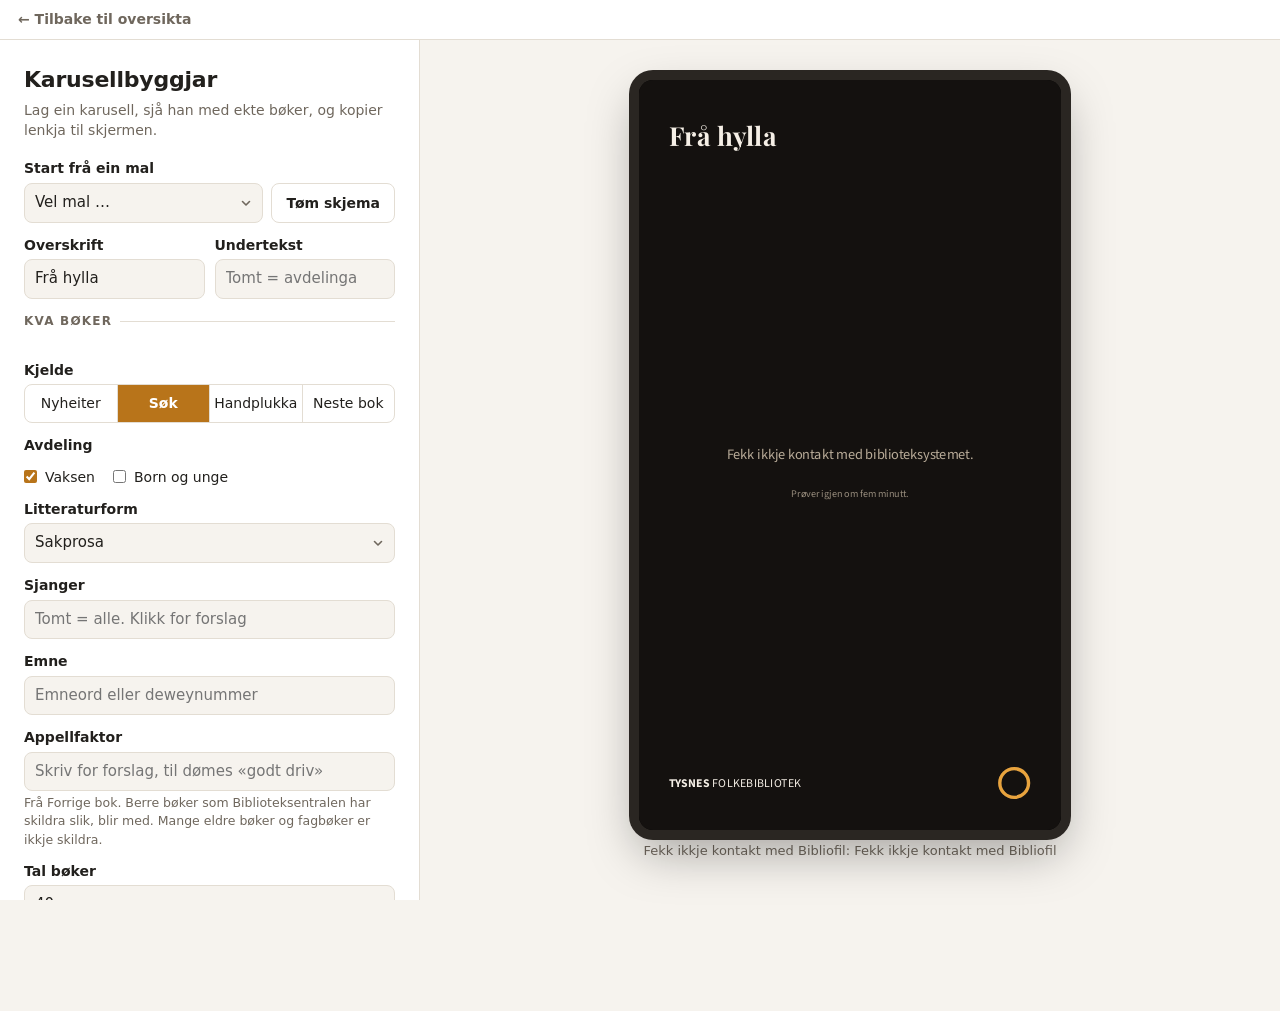
==== index.html @ da4ddf1c "Boklister: vis namna på dei digitale titlane under menyen Co-Authored-By: Claude Opus 5.5 <noreply@a" ====
<!doctype html>
<html lang="nn">
<head>
<meta charset="utf-8">
<meta name="viewport" content="width=device-width, initial-scale=1">
<!-- Same app som oversikta på mobilen (sjå manifest.webmanifest) -->
<link rel="manifest" href="manifest.webmanifest">
<link rel="apple-touch-icon" href="ikon/apple-touch-icon.png">
<link rel="icon" href="ikon/ikon.svg" type="image/svg+xml">
<meta name="apple-mobile-web-app-title" content="Infoskjerm">
<meta name="mobile-web-app-capable" content="yes">
<meta name="apple-mobile-web-app-capable" content="yes">
<title>Karusellbyggjar</title>
<!--
  Karusell for Tysnes folkebibliotek — pilot.

  Éi fil, to roller:
    karusell.html                 → byggjaren (skjema + førehandsvising)
    karusell.html#vis=1&…         → sjølve karusellen, slik skjermen viser han

  Alle innstillingane står i adressa etter #. Bøkene blir henta rett frå
  Bibliofil i nettlesaren (JSONP), så fila treng ingen server og kan opnast
  rett frå Nedlastingar.
-->
<style>
  :root {
    --bakgrunn: #14110f;
    --tekst: #f5efe6;
    --dempa: #b8ab98;
    --aksent: #e8a33d;
    --brikke: rgba(255,255,255,.10);
    --aksent-tekst: #1b140c;
    --skugge: 20,17,15;              /* bakgrunnsfargen som RGB, for overgangane */
    --spor: rgba(255,255,255,.12);
    --reserve-a: #3b2f25; --reserve-b: #1f1914;
    --bakteppe-lys: .45;
    --skrift: "Ubuntu", "DejaVu Sans", "Noto Sans", system-ui, -apple-system, "Segoe UI", sans-serif;

    /* Byggjaren */
    --b-bg: #f6f3ee;
    --b-flate: #ffffff;
    --b-tekst: #22201d;
    --b-dempa: #6f675d;
    --b-strek: #e3ddd3;
    --b-aksent: #b8741a;
    --b-aksent-tekst: #ffffff;
    --b-fokus: #e8a33d;
    --b-pil: url("data:image/svg+xml,%3Csvg xmlns='http://www.w3.org/2000/svg' viewBox='0 0 12 12'%3E%3Cpath d='M2.5 4.5 6 8l3.5-3.5' fill='none' stroke='%236f675d' stroke-width='1.6' stroke-linecap='round' stroke-linejoin='round'/%3E%3C/svg%3E");
  }
  /* Tema og sesongpynt ligg i tema.js */

  @media (prefers-color-scheme: dark) {
    :root:not([data-theme="light"]) {
      --b-bg: #171513; --b-flate: #211e1b; --b-tekst: #f1ebe2; --b-dempa: #a99f92;
      --b-strek: #36312b; --b-aksent: #e8a33d; --b-aksent-tekst: #1b140c;
      --b-pil: url("data:image/svg+xml,%3Csvg xmlns='http://www.w3.org/2000/svg' viewBox='0 0 12 12'%3E%3Cpath d='M2.5 4.5 6 8l3.5-3.5' fill='none' stroke='%23a99f92' stroke-width='1.6' stroke-linecap='round' stroke-linejoin='round'/%3E%3C/svg%3E");
    }
  }
  :root[data-theme="dark"] {
    --b-bg: #171513; --b-flate: #211e1b; --b-tekst: #f1ebe2; --b-dempa: #a99f92;
    --b-strek: #36312b; --b-aksent: #e8a33d; --b-aksent-tekst: #1b140c;
      --b-pil: url("data:image/svg+xml,%3Csvg xmlns='http://www.w3.org/2000/svg' viewBox='0 0 12 12'%3E%3Cpath d='M2.5 4.5 6 8l3.5-3.5' fill='none' stroke='%23a99f92' stroke-width='1.6' stroke-linecap='round' stroke-linejoin='round'/%3E%3C/svg%3E");
  }

  * { box-sizing: border-box; margin: 0; padding: 0; }
  [hidden] { display: none !important; }
  html, body { width: 100%; height: 100%; font-family: var(--skrift); }

  /* ================================================================== */
  /* VISNING                                                            */
  /* ================================================================== */
  body.vis { background: var(--bakgrunn); color: var(--tekst); overflow: hidden; cursor: none; }

  .bakteppe {
    position: fixed; inset: -10%;
    background-size: cover; background-position: center;
    filter: blur(60px) saturate(1.3) brightness(var(--bakteppe-lys));
    opacity: 0; transition: opacity 1.2s ease;
  }
  .bakteppe.synleg { opacity: 1; }
  /* ---- Bakgrunn (eige val, «bakgrunn=» i lenkja). Utan val: flat farge i alle tema. ---- */
  :root[data-bakgrunn="uskarp"] .bakteppe, :root[data-bakgrunn="svak"] .bakteppe,
  :root[data-bakgrunn="zoom"] .bakteppe, :root[data-bakgrunn="farge"] .bakteppe,
  :root[data-bakgrunn="uskarp"] .skugge, :root[data-bakgrunn="svak"] .skugge,
  :root[data-bakgrunn="zoom"] .skugge, :root[data-bakgrunn="farge"] .skugge { display: block; }
  :root[data-bakgrunn="flat"] .bakteppe, :root[data-bakgrunn="flat"] .skugge { display: none; }
  /* Svakt uskarpt: motivet kan kjennast att, men er dempa */
  :root[data-bakgrunn="svak"] .bakteppe { inset: -3%; filter: blur(14px) saturate(1.05) brightness(calc(var(--bakteppe-lys) * .85)); }
  /* Sakte zoom: omslaget glir og veks langsamt medan boka står */
  :root[data-bakgrunn="zoom"] .bakteppe { filter: blur(28px) saturate(1.2) brightness(var(--bakteppe-lys)); }
  :root[data-bakgrunn="zoom"] .bakteppe.synleg { animation: glid var(--sek, 20s) linear both; }
  @keyframes glid { from { transform: scale(1.05) translate(0, 0); } to { transform: scale(1.3) translate(-3%, -2%); } }
  /* Fargane frå omslaget: ein rolig fargeovergang i staden for biletet */
  :root[data-bakgrunn="farge"] .bakteppe.farga { inset: 0; filter: none; }
  .skugge {
    position: fixed; inset: 0;
    /* Tett øvst, så overskrifta og underlinja er lesbare same kva omslag som skin gjennom */
    background: linear-gradient(to bottom, rgba(var(--skugge),.88) 0%, rgba(var(--skugge),.8) 17%, rgba(var(--skugge),.15) 34%, rgba(var(--skugge),.85) 62%, var(--bakgrunn) 100%);
  }
  #visning { position: fixed; inset: 0; }
  #visning main { position: relative; height: 100%; display: flex; flex-direction: column; padding: 5vh 7vw 4vh; }
  #visning header { display: flex; flex-direction: column; gap: 1.2vh; }
  .overskrift { font-weight: var(--vekt-overskrift, 700); font-size: calc(6.2vw * var(--skala-overskrift, 1)); letter-spacing: .01em; font-family: var(--skrift-overskrift, var(--skrift)); }
  :root[data-versalar] .overskrift { text-transform: uppercase; letter-spacing: .05em; }
  /* «Neste bok»: omslaget til boka det heile tek utgangspunkt i, lite og til høgre for overskrifta */
  /* Plass til symbol øvst til høgre i nokre tema (flagg, logo): sjå --symbol-plass i tema.js */
  #visning header { padding-right: var(--symbol-plass, 0); }
  #visning header.med-kjelde { position: relative; padding-right: calc(19vw + var(--symbol-plass, 0px)); min-height: 13vh; }
  .kjeldeomslag { position: absolute; right: var(--symbol-plass, 0); top: 0; height: 13vh; max-width: 16vw; object-fit: cover;
                  border-radius: .5vw; box-shadow: 0 1vh 3vh rgba(0,0,0,.45); transform: rotate(3deg); }
  .avdeling { font-size: 3vw; color: var(--aksent-tekstfarge, var(--aksent)); text-transform: uppercase; letter-spacing: .1em; font-weight: 700; min-height: 1.2em; }

  .scene { flex: 1; position: relative; margin-top: 3.5vh; min-height: 0; }
  .bok {
    position: absolute; inset: 0; display: flex; flex-direction: column; align-items: center;
    opacity: 0; transform: translateY(2vh); transition: opacity .9s ease, transform .9s ease;
  }
  .bok.synleg { opacity: 1; transform: none; }
  /* ---- Rulletekst: alle bøkene etter kvarandre, med heile omtalen ---- */
  /* Rulleflata startar like under overskrifta, og bøkene tonar ut over ei kort strekning øvst */
  :root[data-visning="rull"] .scene { overflow: hidden; margin-top: 1vh;
    -webkit-mask-image: linear-gradient(to bottom, transparent 0, #000 4%, #000 93%, transparent 100%);
            mask-image: linear-gradient(to bottom, transparent 0, #000 4%, #000 93%, transparent 100%); }
  :root[data-visning="rull"] :is(.teljar, .framdrift) { visibility: hidden; }
  .rull-spor { position: absolute; left: 0; right: 0; top: 0; will-change: transform; }
  :root .rull-spor .bok.bok { position: relative; inset: auto; opacity: 1; transform: none; transition: none; padding: 6vh 0; }
  .rull-spor .omslag-ramme { flex: none; height: 40vh; }
  .rull-spor .omslag, .rull-spor .reserve { height: 100%; width: auto; max-width: 80vw; flex: none; object-fit: contain; }
  .rull-spor .omtale { display: block; -webkit-line-clamp: unset; overflow: visible; max-width: 78vw; }
  /* ---- Vifte: førre og neste bok ligg dempa og skråstilte bak den som blir vist ---- */
  /* Kvar bok har ein plass: pos-v (forrige), pos-m (midten), pos-h (neste), og        */
  /* pos-utv / pos-innh / pos-uth utanfor. Berre omslaget flyttar seg; teksten tonar. */
  :root[data-visning="vifte"] { --vifte-lys: .38; }
  :root[data-visning="vifte"] .bok.bok { opacity: 1; transform: none; transition: none; z-index: 1; }
  :root[data-visning="vifte"] .bok .omslag-ramme { transform-origin: 50% 60%; will-change: transform, opacity;
    transition: transform 1.4s cubic-bezier(.4, 0, .2, 1), opacity 1.4s ease, filter 1.4s ease; }
  :root[data-visning="vifte"] .bok .info { opacity: 0; transition: opacity .7s ease; }
  :root[data-visning="vifte"] .bok.pos-m { z-index: 3; }
  /* Boka som kjem fram i midten blir tett med ein gong, så dei andre ikkje skin gjennom */
  :root[data-visning="vifte"] .bok.pos-m .omslag-ramme { transition: transform 1.4s cubic-bezier(.4, 0, .2, 1), opacity .4s ease, filter .9s ease; }
  :root[data-visning="vifte"] .bok.pos-m .info { opacity: 1; transition-delay: .6s; }
  :root[data-visning="vifte"] .bok.pos-v, :root[data-visning="vifte"] .bok.pos-h { z-index: 2; }
  :root[data-visning="vifte"] .pos-v .omslag-ramme { transform: translate(-24vw, 1.5vh) rotate(-7deg) scale(.78); opacity: var(--vifte-lys); filter: saturate(.25); }
  :root[data-visning="vifte"] .pos-h .omslag-ramme { transform: translate(24vw, 1.5vh) rotate(7deg) scale(.78); opacity: var(--vifte-lys); filter: saturate(.25); }
  :root[data-visning="vifte"] .pos-utv .omslag-ramme { transform: translate(-44vw, 3vh) rotate(-12deg) scale(.62); opacity: 0; filter: saturate(.25); }
  :root[data-visning="vifte"] :is(.pos-innh, .pos-uth) .omslag-ramme { transform: translate(44vw, 3vh) rotate(12deg) scale(.62); opacity: 0; filter: saturate(.25); }
  :root[data-visning="vifte"] .bok:not(.pos-m) .omslag { box-shadow: 0 2vh 4vh rgba(0,0,0,.5); }
  /* ---- Overgangar mellom bøkene («overgang=» i lenkja). «.ut» er boka som går. ---- */
  :root[data-overgang="kryss"] .bok:not(.synleg) { transform: none; }
  :root[data-overgang="glid"] .bok:not(.synleg) { transform: translateX(14vw); }
  :root[data-overgang="glid"] .bok.ut { transform: translateX(-14vw); }
  :root[data-overgang="glid"] .bok { transition-duration: 1s; transition-timing-function: cubic-bezier(.4, 0, .2, 1); }
  :root[data-overgang="zoom"] .bok:not(.synleg) { transform: scale(.9); }
  :root[data-overgang="zoom"] .bok.ut { transform: scale(1.08); }
  :root[data-overgang="vend"] .bok { transform-origin: 50% 50%; transition-duration: 1s; }
  :root[data-overgang="vend"] .bok:not(.synleg) { transform: perspective(1400px) rotateY(-70deg); }
  :root[data-overgang="vend"] .bok.ut { transform: perspective(1400px) rotateY(70deg); }
  :root[data-overgang="ingen"] .bok { transition: none; }
  /* Bla som ei bokside: omslaget som går, blir snudd rundt venstre kant (bokryggen) med
     papirfarga bakside, og neste bok ligg klar under og lysnar etter kvart som sida opnar seg. */
  :root[data-overgang="bla"] .bok { opacity: 1; transform: none; transition: none; }
  :root[data-overgang="bla"] .bok .omslag-ramme { perspective: 160vw; transition: filter 1.2s ease; }
  :root[data-overgang="bla"] .bok:not(.synleg):not(.ut) .omslag-ramme { filter: brightness(.5); }
  :root[data-overgang="bla"] .bok .info { transition: opacity .6s ease .6s; }
  :root[data-overgang="bla"] .bok:not(.synleg) .info { opacity: 0; }
  :root[data-overgang="bla"] .bok.ut { z-index: 2; }
  :root[data-overgang="bla"] .bok.ut .info { transition: opacity .3s ease; }
  .blad { position: relative; flex: none; transform-style: preserve-3d; transform-origin: 0 50%; }
  .blad > * { position: absolute; inset: 0; backface-visibility: hidden; -webkit-backface-visibility: hidden; }
  .blad-bakside { transform: rotateY(180deg); background: #e8e2d6; border-radius: .6vw; box-shadow: inset -2vw 0 3vw rgba(0,0,0,.12); }
  .bok.ut .blad { animation: bla 1.4s cubic-bezier(.45, 0, .25, 1) forwards; }
  /* Opasitet på sjølve bladet ville flata ut 3D-en (og vist framsida gjennom baksida), så det er ramma som tonar ut */
  :root[data-overgang="bla"] .bok.ut .omslag-ramme { animation: bla-ut 1.4s ease forwards; }
  @keyframes bla { from { transform: rotateY(0); } to { transform: rotateY(-178deg); } }
  @keyframes bla-ut { 0%, 75% { opacity: 1; } 100% { opacity: 0; } }
  /* Brageprisen-merket (sjå brageMerke) */
  .omslag-ramme.med-merke { position: relative; }
  .brage-merke { position: absolute; z-index: 2; transform: rotate(12deg); filter: drop-shadow(0 .6vh 1.2vh rgba(0,0,0,.45)); pointer-events: none; }
  .brage-merke svg { width: 100%; height: 100%; display: block; }
  /* Kritikarfavorittar: terning på omslaget og sitat frå meldinga (sjå terningMerke) */
  .terning-merke { position: absolute; z-index: 2; transform: rotate(7deg); filter: drop-shadow(0 0 .5vh rgba(0,0,0,.45)) drop-shadow(0 .5vh 1.2vh rgba(0,0,0,.35)); pointer-events: none; }
  .terning-merke svg { width: 100%; height: 100%; display: block; }
  .sitat { position: relative; margin: 3.2vh auto 0; max-width: 80vw; font-family: var(--skrift-tittel, var(--skrift)); font-style: italic;
           font-size: 3.7vw; line-height: 1.4; color: var(--tekst); }
  .sitat::before { content: "\201C"; display: block; font-style: normal; font-size: 13vw; line-height: 1; height: 3.6vh; color: var(--aksent); }
  .sitat-tekst { display: -webkit-box; -webkit-line-clamp: 5; -webkit-box-orient: vertical; overflow: hidden; }
  .sitat-kjelde { display: block; margin-top: 1.6vh; font-family: var(--skrift); font-style: normal; font-size: 2.5vw; letter-spacing: .08em; text-transform: uppercase; color: var(--dempa); }
  /* Terningkast utan sitat: litt tydelegare enn kjelda under eit sitat, men ikkje raud */
  .terning-linje { margin-top: 2.4vh; font-size: 2.7vw; font-weight: 600; color: var(--tekst); }
  .omslag-ramme { flex: 1 1 auto; min-height: 0; max-height: 50vh; width: 100%; display: flex; align-items: center; justify-content: center; }
  .omslag { max-height: 100%; max-width: 80vw; border-radius: .6vw; box-shadow: 0 3vh 6vh rgba(0,0,0,.6), 0 0 0 1px rgba(255,255,255,.06); }
  .reserve {
    height: 100%; aspect-ratio: 2 / 3; border-radius: .6vw;
    background: linear-gradient(160deg, var(--reserve-a), var(--reserve-b)); box-shadow: 0 3vh 6vh rgba(0,0,0,.6);
    display: flex; align-items: center; justify-content: center; padding: 4vw; text-align: center;
    font-size: 4vw; line-height: 1.2; border-left: 1.2vw solid var(--aksent);
  }
  .info { width: 100%; margin-top: 4vh; text-align: center; flex: none; }
  /* Linjeavstanden må gje plass til halen på g, j, p og y: titlane blir klipte etter to linjer,
     og med tettare avstand blir halen skoren av i skrifter med lange understenger (t.d. Noto Sans, Oswald). */
  .tittel { font-family: var(--skrift-tittel, var(--skrift)); font-weight: var(--vekt-tittel, 700); font-size: calc(5.6vw * var(--skala-tittel, 1)); line-height: 1.25; display: -webkit-box; -webkit-line-clamp: 2; -webkit-box-orient: vertical; overflow: hidden; }
  .undertittel { font-style: italic; font-size: 3vw; color: var(--dempa); margin-top: .8vh; }
  .forfattar { font-size: 3.4vw; margin-top: 1.6vh; opacity: .92; }
  .brikker { display: flex; flex-wrap: wrap; justify-content: center; gap: 1.4vw; margin-top: 2.6vh; }
  .brikke { background: var(--brikke); border-radius: 99px; padding: .9vh 2.4vw; font-size: 2.5vw; }
  .brikke.hylle { background: var(--aksent); color: var(--aksent-tekst); font-weight: 700; }
  .brikke.pris { background: transparent; box-shadow: inset 0 0 0 .3vw var(--aksent); color: var(--aksent); font-weight: 700; }
  .brikke.appell { background: transparent; box-shadow: inset 0 0 0 .3vw var(--brikke); font-style: italic; }
  .omtale { font-size: 2.8vw; line-height: 1.5; color: var(--dempa); margin: 2.8vh auto 0; max-width: 82vw; display: -webkit-box; -webkit-line-clamp: 4; -webkit-box-orient: vertical; overflow: hidden; }
  #visning footer { display: flex; flex-wrap: wrap; align-items: center; justify-content: space-between; gap: 2vh 3vw; margin-top: 3vh; flex: none; }
  .botnmerke { display: flex; flex-direction: column; align-items: flex-start; gap: .4vh; flex: none; }
  .kjeldetekst { font-size: 1.6vw; color: var(--dempa); opacity: .8; }
  /* Biblioteknamnet nede til venstre og nedteljingshjulet til høgre, i alle tema */
  .botnnamn { font-size: 2.8vw; color: var(--tekst); text-transform: uppercase; letter-spacing: .02em; white-space: nowrap; }
  .botnnamn b { font-weight: 700; }
  /* Nedteljinga («teljar=» i lenkja): hjul (standard), hjul med sekund, sekund, linje eller ingen.
     Fargar og skrift kjem frå temaet. Linja blir animert med transform, så grafikkbrikka gjer jobben. */
  .teljar { position: relative; flex: none; display: flex; align-items: center; justify-content: center; min-width: 4.6vh; height: 4.6vh; }
  .hjul { display: block; width: 4.6vh; height: 4.6vh; flex: none; transform: rotate(-90deg); }
  .hjul circle { fill: none; stroke-width: 3.5; }
  .hjul .hjul-spor { stroke: var(--spor); }
  #hjul { stroke: var(--aksent); stroke-linecap: round; stroke-dasharray: 94.25px; stroke-dashoffset: 0px; }
  .teljar-tal { display: none; font-family: var(--skrift-tittel, var(--skrift)); font-weight: var(--vekt-tittel, 700);
                color: var(--aksent-tekstfarge, var(--aksent)); font-variant-numeric: tabular-nums; line-height: 1; white-space: nowrap; }
  :root[data-teljar="hjulsek"] .teljar-tal { display: flex; position: absolute; inset: 0; align-items: center; justify-content: center; font-size: 1.8vh; color: var(--tekst); }
  :root[data-teljar="sek"] .hjul { display: none; }
  :root[data-teljar="sek"] .teljar-tal { display: block; font-size: 3vh; }
  :root:is([data-teljar="linje"], [data-teljar="botn"], [data-teljar="ingen"]) .teljar { display: none; }
  /* Linja står på same line som biblioteknamnet og fyller plassen til høgre for det */
  .framdrift { display: none; order: 1; flex: 1 1 0; min-width: 10vw; height: .6vh; background: var(--spor); border-radius: 99px; overflow: hidden; }
  .framdrift > div { height: 100%; background: var(--aksent); border-radius: 99px; transform-origin: 0 50%; will-change: transform; }
  :root:is([data-teljar="linje"], [data-teljar="botn"]) .framdrift { display: block; }
  /* «Heilt nedst»: ei tynn linje langs nedre kant av skjermen */
  :root[data-teljar="botn"] .framdrift { position: fixed; left: 0; right: 0; bottom: 0; height: .5vh; border-radius: 0; }
  :root[data-teljar="botn"] .framdrift > div { border-radius: 0; }
  .melding {
    position: absolute; inset: 0; display: flex; flex-direction: column; gap: 3vh;
    align-items: center; justify-content: center; text-align: center;
    font-size: 3.4vw; color: var(--dempa); padding: 10vw; line-height: 1.4;
  }
  .melding .liten { font-size: 2.4vw; opacity: .8; }
  .snurr { width: 7vw; height: 7vw; border-radius: 50%; border: .7vw solid var(--spor); border-top-color: var(--aksent); animation: snurr 1s linear infinite; }
  @keyframes snurr { to { transform: rotate(360deg); } }
  /* ---- Julekalender (kjelde=kalender): 24 pakkar, éi luke opnar seg kvar dag i desember ---- */
  /* Pakkane er teikna med CSS. Alle mål inne i ein pakke er i cqmin, så same pakke kan vere   */
  /* liten i rutenettet og stor når han zoomar fram.                                          */
  .kalender { position: absolute; inset: 0; display: grid; grid-template: repeat(6, 1fr) / repeat(4, 1fr); gap: 1.2vh 2vw;
              transition: opacity .9s ease, filter .9s ease; }
  .kalender.dempa { opacity: .1; filter: saturate(.3); }
  .luke { position: relative; container-type: size; display: flex; align-items: center; justify-content: center; }
  .luke.borte > * { visibility: hidden; }
  .luke > .gave { width: 74cqmin; height: 74cqmin; margin-top: 12cqmin; }
  .gave { position: relative; container-type: size; flex: none; }
  .gave-skugge { position: absolute; inset: 0; border-radius: 3cqmin; box-shadow: 0 3cqmin 7cqmin rgba(0,0,0,.5); transition: opacity .6s ease; }
  .gave-papir { position: absolute; inset: 0; border-radius: 3cqmin; background: var(--papir); }
  /* To halvdelar med takka kant på midten, så papiret kan rivast i to */
  .gave-papir.v { clip-path: polygon(0 0, 52% 0, 47% 10%, 53% 20%, 47% 30%, 53% 40%, 47% 50%, 53% 60%, 47% 70%, 53% 80%, 47% 90%, 52% 100%, 0 100%); }
  .gave-papir.h { clip-path: polygon(52% 0, 100% 0, 100% 100%, 52% 100%, 47% 90%, 53% 80%, 47% 70%, 53% 60%, 47% 50%, 53% 40%, 47% 30%, 53% 20%, 47% 10%); }
  .gave-band { position: absolute; background: var(--band); box-shadow: 0 0 1.5cqmin rgba(0,0,0,.25); }
  .gave-band.loddrett { top: 0; bottom: 0; left: 50%; width: 13cqmin; transform: translateX(-50%); }
  .gave-band.vassrett { left: 0; right: 0; top: 50%; height: 13cqmin; transform: translateY(-50%); }
  .gave-sloyfe { position: absolute; left: 50%; top: 0; width: 58cqmin; transform: translate(-50%, -52%); color: var(--band);
                 filter: drop-shadow(0 1cqmin 1.2cqmin rgba(0,0,0,.35)); }
  .gave-sloyfe svg { display: block; width: 100%; height: auto; }
  .gave-nr { position: absolute; left: 50%; top: 50%; transform: translate(-50%, -50%); width: 36cqmin; height: 36cqmin; border-radius: 50%;
             background: #fbf6ec; color: #2b1d15; display: flex; align-items: center; justify-content: center;
             font: 700 20cqmin/1 var(--skrift-tittel, var(--skrift)); font-variant-numeric: tabular-nums; box-shadow: 0 1cqmin 2.5cqmin rgba(0,0,0,.4); }
  .gave[data-papir="0"] { --papir: radial-gradient(circle, rgba(255,214,120,.6) 0 9%, transparent 11%) 0 0 / 20cqmin 20cqmin, #b4232c; --band: #f1c24f; }
  .gave[data-papir="1"] { --papir: repeating-linear-gradient(45deg, #1d6a3b 0 6cqmin, #26804a 6cqmin 12cqmin); --band: #f5efe4; }
  .gave[data-papir="2"] { --papir: radial-gradient(circle, rgba(255,255,255,.55) 0 7%, transparent 9%) 0 0 / 17cqmin 17cqmin, #1f3a63; --band: #e3424d; }
  .gave[data-papir="3"] { --papir: repeating-linear-gradient(90deg, #c99a43 0 8cqmin, #ba8a34 8cqmin 16cqmin); --band: #8e1d2a; }
  /* Dagens luke pulserer svakt før ho blir opna */
  .luke.dagens > .gave { animation: puls 2.6s ease-in-out infinite; }
  @keyframes puls { 0%, 100% { transform: scale(1); } 50% { transform: scale(1.07); } }
  .luke.innpakka > .gave { animation: innpakka .8s cubic-bezier(.3, 1.4, .5, 1) both; }
  @keyframes innpakka { from { transform: scale(.4); opacity: 0; } to { transform: none; opacity: 1; } }
  .gave.rist { animation: rist .95s ease-in-out; }
  @keyframes rist { 0%, 100% { transform: rotate(0); } 12% { transform: rotate(-5deg); } 26% { transform: rotate(5deg); } 40% { transform: rotate(-4deg); }
                    54% { transform: rotate(4deg); } 68% { transform: rotate(-2deg); } 82% { transform: rotate(1.5deg); } }
  /* Opne luker: lite omslag med lukenummeret i hjørnet */
  .opna { position: relative; height: 86cqh; max-width: 94cqw; aspect-ratio: var(--r, .67); }
  .opna-omslag { display: block; width: 100%; height: 100%; object-fit: cover; border-radius: 1.6cqmin; box-shadow: 0 2cqmin 5cqmin rgba(0,0,0,.55); }
  .opna-tittel { display: flex; align-items: center; justify-content: center; text-align: center; padding: 6cqmin; font-size: 9cqmin; line-height: 1.2;
                 background: linear-gradient(160deg, var(--reserve-a), var(--reserve-b)); overflow: hidden; }
  .opna-nr { position: absolute; left: -7cqmin; top: -6cqmin; min-width: 22cqmin; height: 22cqmin; padding: 0 3cqmin; border-radius: 99px;
             background: #fbf6ec; color: #2b1d15; display: flex; align-items: center; justify-content: center;
             font: 700 13cqmin/1 var(--skrift-tittel, var(--skrift)); box-shadow: 0 1cqmin 2cqmin rgba(0,0,0,.4); }
  .luke.tom span { width: 40cqmin; height: 40cqmin; border-radius: 50%; border: 1.2cqmin dashed var(--spor); color: var(--dempa);
                   display: flex; align-items: center; justify-content: center; font: 700 18cqmin/1 var(--skrift-tittel, var(--skrift)); opacity: .6; }
  /* Den store pakken som zoomar fram. Storleiken blir animert, ikkje skalert, så kantane held seg skarpe. */
  .gave.stor { position: fixed; z-index: 5; margin: 0; }
  .gave-omslag { position: absolute; inset: 0; width: 100%; height: 100%; object-fit: cover; border-radius: 1.2cqmin; }
  .gave.stor.utan-papir > :not(.gave-omslag):not(.gave-skugge) { display: none; }
  /* Omslaget er skjult heilt til papiret blir rive, så hjørna aldri stikk fram under papiret */
  .gave.stor:not(.opnar):not(.utan-papir) > .gave-omslag { visibility: hidden; }
  .gave.opnar .gave-sloyfe { transition: transform .8s cubic-bezier(.3, 0, .2, 1), opacity .8s ease; transform: translate(-50%, -150%) scale(1.3) rotate(-10deg); opacity: 0; }
  .gave.opnar :is(.gave-band, .gave-nr) { transition: opacity .5s ease .2s; opacity: 0; }
  /* Papiret vippar rundt nedre kant, så øvre kant går ut til sida og ikkje nedover */
  .gave.opnar .gave-papir { transform-origin: 50% 100%; }
  .gave.opnar .gave-papir.v { transition: transform 1.2s cubic-bezier(.5, 0, .3, 1) .35s, opacity 1s ease .6s; transform: translate(-80%, 0) rotate(-16deg); opacity: 0; }
  .gave.opnar .gave-papir.h { transition: transform 1.2s cubic-bezier(.5, 0, .3, 1) .35s, opacity 1s ease .6s; transform: translate(80%, 0) rotate(14deg); opacity: 0; }
  .glitter { position: absolute; left: 50%; top: 45%; width: 3.5cqmin; height: 3.5cqmin; border-radius: 50%; background: #fff1c2;
             box-shadow: 0 0 2.5cqmin #ffd66b; opacity: 0; animation: glitter 1.6s ease-out .35s forwards; }
  @keyframes glitter { 0% { opacity: 0; transform: translate(-50%, -50%) scale(.3); } 15% { opacity: 1; }
                       100% { opacity: 0; transform: translate(calc(-50% + var(--dx)), calc(-50% + var(--dy))) scale(1); } }
  .luke-info { position: absolute; left: 0; right: 0; opacity: 0; transition: opacity .8s ease; }
  .luke-info.synleg { opacity: 1; }
  .luke-info .info { margin-top: 3vh; }

  @media (prefers-reduced-motion: reduce) { .snurr { animation-duration: 3s; } .bok, .bakteppe, .bok .omslag-ramme, .bok .info { transition-duration: .01s !important; } .bok.ut .blad, .bok.ut .omslag-ramme { animation-duration: .01s !important; } .bakteppe.synleg { animation: none !important; } }

  /* ================================================================== */
  /* BYGGJAR                                                            */
  /* ================================================================== */
  body.byggjar { background: var(--b-bg); color: var(--b-tekst); font-size: 15px; line-height: 1.45; }
  .b-ramme { display: grid; grid-template-columns: minmax(320px, 420px) 1fr; height: 100vh; }
  .b-skjema { overflow-y: auto; padding: 24px 24px 40px; border-right: 1px solid var(--b-strek); background: var(--b-flate); }
  .b-skjema h1 { font-size: 22px; font-weight: 700; letter-spacing: -.01em; }
  .b-skjema .ingress { color: var(--b-dempa); margin: 4px 0 18px; font-size: 14px; }


  /* min-width: 0: ein fieldset blir elles minst like brei som innhaldet, og lange boktitlar i søketreffa dytta skjemaet ut over kanten */
  fieldset { min-width: 0; border: 0; border-top: 1px solid var(--b-strek); padding: 18px 0 4px; margin-top: 14px; }
  legend { font-size: 12px; font-weight: 700; text-transform: uppercase; letter-spacing: .1em; color: var(--b-dempa); padding-right: 8px; }
  .felt { margin-top: 12px; }
  .felt > label, .felt > .etikett { display: block; font-weight: 600; font-size: 14px; margin-bottom: 4px; }
  .hjelp { color: var(--b-dempa); font-size: 12.5px; margin-top: 3px; }
  /* Hjelpetekst bak eit «?»: trykk for å vise, trykk igjen for å lukke */
  .hjelpknapp { margin-top: 4px; }
  .hjelpknapp > summary { list-style: none; display: inline-flex; align-items: center; justify-content: center;
    width: 22px; height: 22px; border-radius: 50%; border: 1px solid var(--b-strek); color: var(--b-dempa);
    font-size: 12.5px; font-weight: 700; line-height: 1; cursor: pointer; user-select: none; }
  .hjelpknapp > summary::-webkit-details-marker { display: none; }
  .hjelpknapp > summary::marker { content: ""; }
  .hjelpknapp > summary:hover, .hjelpknapp[open] > summary { color: var(--b-aksent); border-color: var(--b-aksent); }
  .hjelpknapp > .hjelp { margin-top: 4px; }
  input[type=text], textarea, input[type=search], input[type=number], select {
    width: 100%; font: inherit; padding: 8px 10px; border-radius: 8px;
    border: 1px solid var(--b-strek); background: var(--b-bg); color: var(--b-tekst);
  }
  /* Eiga pil på nedtrekkslistene, så ho ser lik ut i alle nettlesarar */
  select, .temaknapp { appearance: none; -webkit-appearance: none; background-image: var(--b-pil); background-repeat: no-repeat;
                       background-position: right 10px center; background-size: 12px 12px; padding-right: 30px; }
  input:disabled, select:disabled { opacity: .45; cursor: not-allowed; }
  /* Berre etiketten til eit felt som er slått av, blir grå – ikkje avkryssingar ved sida av */
  .felt:has(> input:disabled, > select:disabled) > label:not(.val) { opacity: .5; }
  .val:has(> input:disabled) { opacity: .5; }
  input:focus-visible, select:focus-visible, button:focus-visible { outline: 2px solid var(--b-fokus); outline-offset: 1px; }
  .rad { display: grid; grid-template-columns: 1fr 1fr; gap: 10px; }
  .malrad { display: flex; gap: 8px; align-items: stretch; }
  .malrad input { flex: 1; min-width: 0; }
  /* Søkjefelt med eige ✕ som tømmer det (Firefox har ikkje noko innebygd) */
  .sokeboks { position: relative; flex: 1; min-width: 0; display: flex; }
  .sokeboks input { width: 100%; padding-right: 34px; }
  .sokeboks input::-webkit-search-cancel-button { display: none; }
  .tomfelt { position: absolute; right: 6px; top: 50%; transform: translateY(-50%); width: 24px; height: 24px; border: 0; border-radius: 50%;
             background: transparent; color: var(--b-dempa); font-size: 14px; line-height: 1; cursor: pointer; }
  .tomfelt:hover { background: var(--b-strek); color: var(--b-tekst); }
  .utvaltreff, .utvalliste { list-style: none; margin-top: 8px; display: flex; flex-direction: column; gap: 6px; }
  .utvaltreff li, .utvalliste li { display: flex; gap: 10px; align-items: center; padding: 6px; border: 1px solid var(--b-strek); border-radius: 8px; background: var(--b-flate); }
  .utvaltreff img, .utvalliste img, .utval-utan { width: 34px; height: 50px; object-fit: cover; border-radius: 3px; flex: none; background: var(--b-strek); }
  .utval-tekst { flex: 1; min-width: 0; font-size: 13.5px; line-height: 1.3; }
  .utval-tekst b { display: block; overflow: hidden; text-overflow: ellipsis; white-space: nowrap; }
  .utval-tekst span { color: var(--b-dempa); }
  /* Kritikarfavorittar: omtalefelta under boka i lista */
  .utvalliste li.med-omtale { flex-wrap: wrap; }
  .omtaleboks { flex-basis: 100%; display: grid; gap: 10px; padding: 10px 4px 4px; border-top: 1px solid var(--b-strek); }
  .omtaleboks label { font-size: 13px; font-weight: 600; }
  .omtaleboks textarea, .omtaleboks input { width: 100%; margin-top: 4px; font: inherit; font-weight: 400; }
  .omtaleboks textarea { resize: vertical; min-height: 3.4em; }
  .terningval { display: flex; gap: 4px; margin-top: 4px; flex-wrap: wrap; }
  .terningval button { min-width: 38px; }
  .knapp.liten { padding: 4px 9px; font-size: 13px; }
  .appellbrikke { display: inline-flex; gap: 6px; align-items: center; margin-top: 8px; padding: 3px 4px 3px 10px; border-radius: 99px;
                  background: var(--b-aksent); color: var(--b-aksent-tekst); font-size: 13px; font-weight: 600; border: 0; cursor: pointer; }
  .appellbrikke span { opacity: .8; padding: 0 5px; }
  .brikkerad { gap: 0 6px; align-items: center; }
  .tilpassknapp { background: none; border: 0; padding: 4px 0; margin: 4px 0 0; font: inherit; font-weight: 600; color: var(--b-aksent); cursor: pointer; }
  .tilpassknapp span { display: inline-block; transition: transform .15s; }
  .tilpassknapp[aria-expanded="true"] span { transform: rotate(90deg); }
  /* «og»/«eller» mellom brikkene: klikk for å byte */
  .koplingsord { margin-top: 8px; padding: 2px 10px; border-radius: 99px; border: 1px dashed var(--b-dempa); background: transparent;
                 color: var(--b-dempa); font: inherit; font-size: 12.5px; cursor: pointer; }
  span.koplingsord { cursor: default; border-style: solid; border-color: transparent; padding: 2px 4px; }
  .koplingsord:hover { color: var(--b-tekst); border-color: var(--b-tekst); }
  .malrad select, .malrad .temaval { flex: 1; min-width: 0; }
  .malrad .knapp { flex: none; white-space: nowrap; }
  .val, .felt > label.val { display: flex; gap: 8px; align-items: flex-start; margin-top: 8px; margin-bottom: 0; font-size: 14px; font-weight: 400; cursor: pointer; }
  .val input { margin-top: 3px; accent-color: var(--b-aksent); }
  /* Temavalet: ei eiga nedtrekksliste med grupper som kan faldast saman */
  .temaval { position: relative; }
  .temaknapp { width: 100%; display: flex; align-items: center; gap: 8px; font: inherit; text-align: left; cursor: pointer;
               padding: 8px 30px 8px 10px; border-radius: 8px; border: 1px solid var(--b-strek); background-color: var(--b-bg); color: var(--b-tekst); }
  .temaknapp[aria-expanded="true"] { border-color: var(--b-aksent); }
  .temanamn { flex: 1; min-width: 0; overflow: hidden; text-overflow: ellipsis; white-space: nowrap; }
  .temaprikk { width: 15px; height: 15px; border-radius: 50%; flex: none; box-shadow: 0 0 0 1.5px color-mix(in srgb, var(--b-tekst) 30%, transparent); }
  .temameny { position: absolute; z-index: 20; top: calc(100% + 4px); left: 0; width: max(100%, 290px); max-height: min(60vh, 520px); overflow-y: auto;
              background: var(--b-flate); border: 1px solid var(--b-strek); border-radius: 10px; box-shadow: 0 10px 28px rgba(0,0,0,.18); padding: 4px 0; }
  .temagruppe + .temagruppe { border-top: 1px solid var(--b-strek); }
  .temagruppe > .gruppehovud { width: 100%; display: flex; align-items: center; gap: 8px; font: inherit; font-weight: 600; font-size: 14px; text-align: left;
                         background: none; border: 0; color: var(--b-tekst); padding: 8px 12px; cursor: pointer; }
  .temagruppe > .gruppehovud:hover { background: var(--b-bg); }
  .ikon { display: inline-block; flex: none; width: 12px; height: 12px; background: currentColor;
          -webkit-mask: var(--ikon) center / contain no-repeat; mask: var(--ikon) center / contain no-repeat; }
  .ikon.pil { --ikon: url("data:image/svg+xml,%3Csvg xmlns='http://www.w3.org/2000/svg' viewBox='0 0 12 12'%3E%3Cpath d='M2.5 4.5 6 8l3.5-3.5' fill='none' stroke='%23000' stroke-width='1.6' stroke-linecap='round' stroke-linejoin='round'/%3E%3C/svg%3E"); }
  .ikon.hake { --ikon: url("data:image/svg+xml,%3Csvg xmlns='http://www.w3.org/2000/svg' viewBox='0 0 12 12'%3E%3Cpath d='M2 6.4 4.8 9 10 3.2' fill='none' stroke='%23000' stroke-width='1.8' stroke-linecap='round' stroke-linejoin='round'/%3E%3C/svg%3E"); }
  .temagruppe .fald { color: var(--b-dempa); transition: transform .15s; }
  .temagruppe .gruppehovud[aria-expanded="false"] .fald { transform: rotate(-90deg); }
  .temagruppe .tal { margin-left: auto; font-weight: 400; font-size: 12px; color: var(--b-dempa); background: var(--b-bg); border-radius: 99px; padding: 1px 8px; }
  .temaalternativ { width: 100%; display: flex; align-items: center; gap: 9px; font: inherit; font-size: 14px; text-align: left; cursor: pointer;
                    background: none; border: 0; color: var(--b-tekst); padding: 6px 12px 6px 30px; font-weight: 400; }
  .temaalternativ > span:nth-child(2) { white-space: nowrap; flex: none; }
  .temaalternativ .temadato { min-width: 0; flex: 1; }
  .temaalternativ:hover { background: var(--b-bg); }
  #listemenyboks .temaalternativ > span:nth-child(2) { white-space: normal; flex: 1; }   /* lange listenamn kan bryte */
  #listemenyboks .temaalternativ .temadato { flex: none; }
  #skriftmeny { left: auto; right: 0; }   /* skriftvalet står i høgre kolonne: opne mot venstre */
  #skriftmeny .temaalternativ.utan-gruppe { padding-left: 12px; }
  #skriftmeny .utan-gruppe + .temagruppe { border-top: 1px solid var(--b-strek); }
  #skriftmeny .temaalternativ > span:first-child { font-size: 16px; }
  .temaalternativ[aria-checked="true"] { background: color-mix(in srgb, var(--b-aksent) 16%, transparent); }
  .temaalternativ .temadato { color: var(--b-dempa); font-size: 12.5px; white-space: nowrap; overflow: hidden; text-overflow: ellipsis; }
  .temaalternativ .hake { margin-left: auto; color: var(--b-aksent); }
  .segment { display: flex; border: 1px solid var(--b-strek); border-radius: 8px; overflow: hidden; }
  .segment label { flex: 1; text-align: center; padding: 8px 4px; white-space: nowrap; font-size: 14px; cursor: pointer; border-right: 1px solid var(--b-strek); }
  .segment label:last-child { border-right: 0; }
  .segment input { position: absolute; opacity: 0; pointer-events: none; }
  .segment label:has(input:checked) { background: var(--b-aksent); color: var(--b-aksent-tekst); font-weight: 600; }
  .segment label:has(input:focus-visible) { outline: 2px solid var(--b-fokus); outline-offset: -2px; }
  .vallinje { display: flex; gap: 6px 18px; flex-wrap: wrap; }
  .vallinje.kolonnar { display: grid; grid-template-columns: 1fr 1fr; gap: 0 12px; }
  .del { border-top: 1px solid var(--b-strek); margin-top: 18px; }
  .del > summary {
    list-style: none; display: flex; align-items: center; gap: 8px; padding: 14px 0 6px;
    font-size: 12px; font-weight: 700; text-transform: uppercase; letter-spacing: .1em;
    color: var(--b-dempa); cursor: pointer; user-select: none;
  }
  .del > summary::-webkit-details-marker { display: none; }
  .del > summary::before { content: ""; width: 12px; height: 12px; flex: none; background: currentColor; transform: rotate(-90deg); transition: transform .15s ease;
    -webkit-mask: url("data:image/svg+xml,%3Csvg xmlns='http://www.w3.org/2000/svg' viewBox='0 0 12 12'%3E%3Cpath d='M2.5 4.5 6 8l3.5-3.5' fill='none' stroke='%23000' stroke-width='1.6' stroke-linecap='round' stroke-linejoin='round'/%3E%3C/svg%3E") center / contain no-repeat;
            mask: url("data:image/svg+xml,%3Csvg xmlns='http://www.w3.org/2000/svg' viewBox='0 0 12 12'%3E%3Cpath d='M2.5 4.5 6 8l3.5-3.5' fill='none' stroke='%23000' stroke-width='1.6' stroke-linecap='round' stroke-linejoin='round'/%3E%3C/svg%3E") center / contain no-repeat; }
  .del[open] > summary::before { transform: none; }
  .del > summary:hover { color: var(--b-tekst); }
  .del[open] { padding-bottom: 6px; }
  .merke { background: var(--b-aksent); color: var(--b-aksent-tekst); border-radius: 99px; padding: 1px 8px;
           font-size: 11px; letter-spacing: 0; text-transform: none; font-weight: 600; }

  .b-lenkje { margin-top: 22px; padding: 14px; border-radius: 10px; background: var(--b-bg); border: 1px solid var(--b-strek); }
  .b-lenkje .etikett { font-weight: 700; font-size: 14px; }
  .b-lenkje code { display: block; margin: 8px 0 10px; font-size: 12px; word-break: break-all; color: var(--b-dempa); max-height: 6.5em; overflow: auto; }
  .knappar { display: flex; gap: 8px; flex-wrap: wrap; }
  .tilskjerm { margin-top: 14px; padding-top: 12px; border-top: 1px solid var(--b-strek); }
  .tilskjerm .etikett { margin-bottom: 8px; }
  .tilskjerm .knapp { text-decoration: none; }
  .knapp { font: inherit; font-size: 14px; font-weight: 600; padding: 8px 14px; border-radius: 8px; border: 1px solid var(--b-aksent); background: var(--b-aksent); color: var(--b-aksent-tekst); cursor: pointer; text-decoration: none; }
  .knapp.sekundær { background: transparent; color: var(--b-tekst); border-color: var(--b-strek); }

  .b-forhand { display: flex; flex-direction: column; align-items: center; justify-content: center; padding: 24px; gap: 12px; min-width: 0; }
  .b-skjerm { position: relative; height: min(calc(100vh - 110px), 1100px); aspect-ratio: 9 / 16; border-radius: 14px; overflow: hidden; background: #000; box-shadow: 0 0 0 10px #2a2622, 0 20px 50px rgba(0,0,0,.35); }
  .b-skjerm iframe { position: absolute; top: 0; left: 0; width: 1080px; height: 1920px; border: 0; transform-origin: 0 0; }
  .b-status { font-size: 13px; color: var(--b-dempa); text-align: center; min-height: 1.4em; }

  @media (max-width: 820px) {
    .b-ramme { grid-template-columns: 1fr; height: auto; }
    .b-skjema { border-right: 0; border-bottom: 1px solid var(--b-strek); padding: 20px 16px 28px; }
    .b-forhand { padding: 20px 16px 32px; }
    .b-skjerm { height: auto; width: min(100%, 360px); }
  }
</style>
<!-- Alle tema (fargar, CSS og pynt) ligg i tema.js -->
<script src="tema.js"></script>
<!-- Skriftene (Google Fonts) ligg i skrifter.js, som plakatane òg brukar -->
<script src="skrifter.js"></script>
</head>
<body>

<!-- ======================= VISNING ======================= -->
<div id="visning" hidden>
  <div class="bakteppe" id="bakteppe-a"></div>
  <div class="bakteppe" id="bakteppe-b"></div>
  <div class="skugge"></div>
  <div id="pynt" aria-hidden="true"></div>
  <main>
    <header>
      <h1 class="overskrift" id="overskrift"></h1>
      <div class="avdeling" id="avdeling"></div>
    </header>
    <section class="scene" id="scene"></section>
    <footer>
      <div class="framdrift"><div id="framdrift"></div></div>
      <div class="botnmerke">
        <span class="botnnamn"><b>Tysnes</b> folkebibliotek</span>
        <span class="kjeldetekst" id="kjeldetekst" hidden>Liknande bøker og merkelappar: Forrige bok, Biblioteksentralen</span>
      </div>
      <div class="teljar" aria-hidden="true">
        <svg class="hjul" viewBox="0 0 36 36"><circle class="hjul-spor" cx="18" cy="18" r="15"/><circle id="hjul" cx="18" cy="18" r="15"/></svg>
        <span class="teljar-tal" id="teljartal"></span>
      </div>
    </footer>
  </main>
</div>

<!-- ======================= BYGGJAR ======================= -->
<div id="byggjar" class="b-ramme" hidden>
  <form class="b-skjema" id="skjema" autocomplete="off">
    <h1>Karusellbyggjar</h1>
    <p class="ingress">Lag ein karusell, sjå han med ekte bøker, og kopier lenkja til skjermen.</p>

    <div class="felt">
      <label for="malknapp">Start frå ein mal</label>
      <div class="malrad">
      <div class="temaval" id="malval">
        <button type="button" class="temaknapp" id="malknapp" aria-haspopup="true" aria-expanded="false">
          <span class="temanamn">Vel mal …</span>
        </button>
        <div class="temameny" id="malmeny" hidden></div>
      </div>
        <button type="button" class="knapp sekundær" id="tom">Tøm skjema</button>
      </div>
    </div>

    <div class="rad">
      <div class="felt">
        <label for="tittel">Overskrift</label>
        <input type="text" id="tittel" name="tittel">
      </div>
      <div class="felt">
        <label for="namn">Undertekst</label>
        <input type="text" id="namn" name="namn" placeholder="Tomt = avdelinga">
      </div>
    </div>

    <fieldset>
      <legend>Kva bøker</legend>
      <div class="felt">
        <span class="etikett">Kjelde</span>
        <div class="segment" role="radiogroup">
          <label><input type="radio" name="kjelde" value="nyaste"> Nyheiter</label>
          <label><input type="radio" name="kjelde" value="sok"> Søk</label>
          <label><input type="radio" name="kjelde" value="utval"> Handplukka</label>
          <label><input type="radio" name="kjelde" value="likte"> Neste bok</label>
        </div>
      </div>
      <div class="felt">
        <span class="etikett">Avdeling</span>
        <div class="vallinje">
          <label class="val"><input type="checkbox" name="avd" value="tyfv"> Vaksen</label>
          <label class="val"><input type="checkbox" name="avd" value="tyfb"> Born og unge</label>
        </div>
      </div>

      <div class="felt" id="lffelt">
        <label for="lf">Litteraturform</label>
        <select id="lf" name="lf">
          <option value="">Alle</option>
          <option value="0">Sakprosa</option>
          <option value="1">Skjønnlitteratur</option>
        </select>
      </div>
      <input type="hidden" id="nobel" name="nobel">
      <p class="hjelp" id="nobelhjelp" hidden><b>Nobelprisen i litteratur:</b> Vinnarane blir henta frå Nobel sitt eige nettstad kvar gong lista blir oppdatert, så neste års vinnar kjem med av seg sjølv. Karusellen søkjer etter bøkene deira i avdelingane som er kryssa av, og viser to bøker per forfattar (trekte på nytt kvar gong), med årets vinnar først. Utlånte bøker er med. Vinnarar biblioteket ikkje har bøker av, blir hoppa over. Under Filter kan du velje berre bøker med omslag. Vel ein annan kjelde eller mal for å lage ein vanleg karusell.</p>
      <div id="sokefelt">
        <div class="felt" id="sjangerfelt">
          <label for="sjangersok">Sjanger</label>
          <input type="hidden" id="sjanger" name="sjanger">
          <input type="hidden" id="sjangermodus" name="sjangermodus">
          <input type="text" id="sjangersok" list="sjangrar" enterkeyhint="done" placeholder="Tomt = alle. Klikk for forslag">
          <datalist id="sjangrar">
            <option value="Fantasy"><option value="Krim"><option value="Spenning"><option value="Humor">
            <option value="Teikneseriar"><option value="Manga"><option value="Biografiar"><option value="Kokebøker">
          </datalist>
          <div class="vallinje brikkerad" id="sjangervalde"></div>
        </div>
        <div class="felt" id="emnefelt">
          <label for="emnesok">Emne</label>
          <input type="hidden" id="emne" name="emne">
          <input type="hidden" id="emnemodus" name="emnemodus">
          <input type="hidden" id="dewey" name="dewey">
          <input type="hidden" id="serie" name="serie">
          <input type="text" id="emnesok" list="emneliste" enterkeyhint="done" placeholder="Emneord eller deweynummer">
          <datalist id="emneliste"></datalist>
          <div class="vallinje brikkerad" id="emnevalde"></div>
          <p class="hjelp" id="forslagstatus"></p>
        </div>
      </div>


      <!-- Handplukka: søk opp bøker og legg dei til éi og éi -->
      <div id="utvalfelt" hidden>
        <input type="hidden" id="titlar" name="titlar">
        <input type="hidden" id="brage" name="brage">
        <input type="hidden" id="vinnarar" name="vinnarar">
        <input type="hidden" id="omtalar" name="omtalar">
        <datalist id="medieliste"><option value="Aftenposten"><option value="Bergens Tidende"><option value="Dagbladet"><option value="Dag og Tid"><option value="Dagens Næringsliv"><option value="Klassekampen"><option value="Morgenbladet"><option value="NRK"><option value="Stavanger Aftenblad"><option value="Adresseavisen"><option value="Fædrelandsvennen"><option value="Vårt Land"><option value="VG"><option value="Sunnhordland"><option value="Bok365"><option value="Biblioteket"></datalist>
        <p class="hjelp" id="bragehjelp" hidden><b>Brageprisen:</b> Legg til dei nominerte bøkene. Søket leitar i heile basen, så bøker som berre er bestilte, kjem òg med – dei får lappen «Bestilt – kan reserverast». Alle får merket «Nominert» med årstalet. Når vinnarane er kåra, trykkjer du «Vinnar» på dei, så får dei merket «Vinner».</p>
        <!-- Bøkene kan vere valde her, eller kome frå ei bokliste på tysnesbibliotek.no -->
        <div class="felt" id="utvalfrafelt">
          <span class="etikett">Bøkene kjem frå</span>
          <div class="segment" role="radiogroup">
            <label><input type="radio" name="utvalfra" value="eigne" checked> Eigne val</label>
            <label><input type="radio" name="utvalfra" value="nettside"> Liste på nettsida</label>
          </div>
        </div>
        <div id="nettlistefelt" hidden>
          <input type="hidden" id="liste" name="liste">
          <div class="felt">
            <span class="etikett">Boklista</span>
            <div class="temaval" id="listevalboks">
              <button type="button" class="temaknapp" id="listeknapp" aria-haspopup="true" aria-expanded="false"><span class="temanamn">Hentar boklistene …</span></button>
              <div class="temameny" id="listemenyboks" hidden></div>
            </div>
            <p class="hjelp" id="listestatus">Boklistene blir henta frå tysnesbibliotek.no.</p>
          </div>
          <label class="val"><input type="checkbox" name="listetekst" value="1"> Vis teksten de har skrive om kvar bok</label>
          <details class="hjelpknapp"><summary title="Forklaring" aria-label="Forklaring">?</summary><p class="hjelp">Karusellen hentar lista på nytt frå nettsida når han oppdaterer seg, så endringar i lista kjem med av seg sjølv. Filmar og anna digitalt innhald blir hoppa over. Med teksten på kjem det de har skrive om boka på nettsida i staden for omtalen frå katalogen (bøker utan tekst får katalogomtalen som vanleg).</p></details>
        </div>
        <div id="eignevalfelt">
        <div class="felt">
          <label for="utvalsok">Finn bøker</label>
          <div class="malrad">
            <span class="sokeboks">
              <input type="search" id="utvalsok" placeholder="Tittel, forfattar eller begge">
              <button type="button" class="tomfelt" id="utvaltom-felt" aria-label="Tøm søkjefeltet" title="Tøm" hidden>✕</button>
            </span>
            <button type="button" class="knapp sekundær" id="utvalknapp">Søk</button>
          </div>
          <p class="hjelp" id="utvalstatus">Søkjer i avdelingane som er kryssa av ovanfor.</p>
          <ul class="utvaltreff" id="utvaltreff"></ul>
        </div>
        <div class="felt">
          <span class="etikett"><span id="utvaletikett">Valde bøker</span> (<span id="utvaltal">0</span>)</span>
          <details class="hjelpknapp" id="kritikkrad"><summary title="Forklaring" aria-label="Forklaring">?</summary><p class="hjelp"><b>Sitat og terningkast:</b> Trykk «+ Sitat» på ei bok for å gje ho eit sitat frå ei bokmelding, eit terningkast eller begge. Skriv kvar det kjem frå (avis, NRK – eller «Biblioteket» når det er vår eiga bokmelding), så står det under sitatet. Hald sitatet kort. Bøker utan sitat blir viste som vanleg.</p></details>
          <ol class="utvalliste" id="utvalliste"></ol>
          <p class="hjelp" id="utvaltom">Ingen bøker valde enno.</p>
        </div>
        </div><!-- /eignevalfelt -->
        <!-- Julekalender: same liste, men kvar bok er ei luke -->
        <div class="felt" id="kalenderfelt" hidden>
          <p class="hjelp">Den første boka i lista er luke 1, den andre luke 2, og så vidare. Ei ny luke opnar seg kvar dag frå 1. desember. Før det står alle pakkane attlatne. Utlånte bøker er med.</p>
          <label for="testdato" style="margin-top:10px">Test: sjå kalenderen som om det var</label>
          <input type="date" id="testdato">
          <details class="hjelpknapp"><summary title="Forklaring" aria-label="Forklaring">?</summary><p class="hjelp">Gjeld berre førehandsvisinga og «Opne». Lenkja til skjermane brukar alltid dagens dato.</p></details>
        </div>
      </div>

      <!-- Neste bok: liknande bøker frå Forrige bok (Biblioteksentralen) -->
      <div id="liktefelt" hidden>
        <input type="hidden" id="likte" name="likte">
        <input type="hidden" id="liktenamn" name="liktenamn">
        <input type="hidden" id="liktebilete" name="liktebilete">
        <div class="felt">
          <label for="liktesok">Ei bok som lesaren likte</label>
          <div class="malrad">
            <span class="sokeboks"><input type="search" id="liktesok" placeholder="Tittel, forfattar eller ISBN"></span>
            <button type="button" class="knapp sekundær" id="likteknapp">Søk</button>
          </div>
          <p class="hjelp" id="liktestatus">Søkjer i Forrige bok frå Biblioteksentralen. Karusellen viser opptil 20 liknande bøker som finst hos oss.</p>
          <ul class="utvaltreff" id="liktetreff"></ul>
        </div>
        <div class="felt" id="liktevald" hidden>
          <span class="etikett">Vald bok</span>
          <ul class="utvalliste" id="liktevaldliste"></ul>
        </div>
      </div>

      <div class="felt" id="appellfelt">
        <label for="appellsok">Appellfaktor</label>
        <input type="hidden" id="appell" name="appell">
        <input type="hidden" id="appellmodus" name="appellmodus">
        <input type="text" id="appellsok" list="appelltermar" placeholder="Skriv for forslag, til dømes «godt driv»">
        <datalist id="appelltermar"></datalist>
        <div class="vallinje brikkerad" id="appellvalde"></div>
        <p class="hjelp" id="appellhjelp">Frå Forrige bok. Berre bøker som Biblioteksentralen har skildra slik, blir med. Mange eldre bøker og fagbøker er ikkje skildra.</p>
      </div>

      <div class="felt" id="antalfelt">
        <label for="antal">Tal bøker</label>
        <input type="number" id="antal" name="antal" min="5" max="60" step="1">
        <label class="val" id="allerad"><input type="checkbox" name="alle" value="1"> Alle bøker som passar (opptil 500)</label>
        <p class="hjelp" id="allehjelp" hidden></p>
      </div>

      <div class="felt" id="rekkjefelt">
        <span class="etikett">Rekkjefølgje</span>
        <div class="segment" role="radiogroup">
          <label><input type="radio" name="rekkje" value="tilfeldig"> Tilfeldig</label>
          <label><input type="radio" name="rekkje" value="nyaste"> Nyaste utgjeving</label>
          <label><input type="radio" name="rekkje" value="reservert"> Mest reservert</label>
        </div>
      </div>

    </fieldset>



    <details class="del" id="del-krav" data-felt="omslag,hylla,perforf,kulturfond,aarfra,aartil,aarsiste,alder,spraak">
      <summary>Filter <span class="merke" hidden>endra</span></summary>
      <label class="val" id="omslagrad"><input type="checkbox" name="omslag" value="1"> Berre bøker med omslagsbilete</label>
      <label class="val" id="hyllarad"><input type="checkbox" name="hylla" value="1"> Berre bøker som står på hylla</label>
      <label class="val"><input type="checkbox" name="perforf" value="1"> Maks éi bok per forfattar</label>
      <div class="felt" id="kulturfondfelt">
        <label class="val"><input type="checkbox" name="kulturfond" value="1"> Berre bøker frå Kulturfondet</label>
        <details class="hjelpknapp"><summary title="Forklaring" aria-label="Forklaring">?</summary><p class="hjelp">Bøker som biblioteket har fått gjennom innkjøpsordningane til Norsk kulturfond (pre=kulturfond i Bibliofil).</p></details>
      </div>
      <div class="felt">
        <label for="aarval">Utgjeve</label>
        <select id="aarval">
          <option value="">Alle år</option>
          <option value="1">I år</option>
          <option value="2">I fjor og i år</option>
          <option value="3">Dei siste 3 åra</option>
          <option value="5">Dei siste 5 åra</option>
          <option value="10">Dei siste 10 åra</option>
          <option value="eige">Eige spenn …</option>
        </select>
        <input type="hidden" id="aarsiste" name="aarsiste">
        <p class="hjelp" id="aarhjelp" hidden>Rekna frå inneverande år, så utvalet flyttar seg av seg sjølv ved nyttår.</p>
      </div>
      <div class="rad" id="aarspenn" hidden>
        <div class="felt">
          <label for="aarfra">Frå år</label>
          <input type="number" id="aarfra" name="aarfra" min="1800" max="2100" placeholder="2020">
        </div>
        <div class="felt">
          <label for="aartil">Til og med år</label>
          <input type="number" id="aartil" name="aartil" min="1800" max="2100" placeholder="i dag">
        </div>
      </div>
      <div class="felt">
        <span class="etikett">Aldersgruppe</span>
        <div class="vallinje kolonnar">
          <label class="val" data-avd="b"><input type="checkbox" name="alder" value="aa"> 0–3 år</label>
          <label class="val" data-avd="b"><input type="checkbox" name="alder" value="a"> 3–6 år</label>
          <label class="val" data-avd="b"><input type="checkbox" name="alder" value="b"> 6–9 år</label>
          <label class="val" data-avd="b"><input type="checkbox" name="alder" value="bu"> 9–11 år</label>
          <label class="val" data-avd="b"><input type="checkbox" name="alder" value="u"> 11–13 år</label>
          <label class="val" data-avd="bv"><input type="checkbox" name="alder" value="mu"> 13–16 år</label>
          <label class="val" data-avd="bv"><input type="checkbox" name="alder" value="vu"> Unge vaksne</label>
          <label class="val" data-avd="v"><input type="checkbox" name="alder" value="v"> Vaksne</label>
        </div>
      </div>
      <div class="felt">
        <label for="spraaksok">Språk i boka</label>
        <input type="hidden" id="spraak" name="spraak">
        <input type="text" id="spraaksok" list="spraakliste" enterkeyhint="done" placeholder="Tomt = alle. Klikk for forslag">
        <datalist id="spraakliste"></datalist>
        <div class="vallinje brikkerad" id="spraakvalde"></div>
      </div>
    </details>


    <details class="del" id="del-vis" data-felt="tema,skrift,bakgrunn,overgang,visning,fart,sek,teljar,omtale,merkelapp">
      <summary>Utsjånad og visning <span class="merke" hidden>endra</span></summary>
      <div class="rad">
        <div class="felt">
          <label for="temaknapp">Tema</label>
          <!-- Den skjulte lista held verdien for skjemaet; temavalet under er det ein ser og klikkar i -->
          <select id="tema" name="tema" hidden></select>
          <div class="temaval" id="temaval">
            <button type="button" class="temaknapp" id="temaknapp" aria-haspopup="true" aria-expanded="false">
              <span class="temaprikk"></span><span class="temanamn"></span>
            </button>
            <div class="temameny" id="temameny" hidden></div>
          </div>
        </div>
        <div class="felt">
          <label for="skriftknapp">Skrift</label>
          <select id="skrift" name="skrift" hidden></select>
          <div class="temaval" id="skriftval">
            <button type="button" class="temaknapp" id="skriftknapp" aria-haspopup="true" aria-expanded="false">
              <span class="temanamn"></span>
            </button>
            <div class="temameny" id="skriftmeny" hidden></div>
          </div>
        </div>
      </div>
      <div class="rad">
        <div class="felt">
          <label for="visingsmate">Visingsmåte</label>
          <select id="visingsmate" name="visning">
            <option value="">Éi bok om gongen</option>
            <option value="vifte">Vifte (førre og neste bok bak)</option>
            <option value="rull">Rulletekst</option>
            <option value="kalender">Julekalender (berre handplukka)</option>
          </select>
        </div>
        <div class="felt" id="sekfelt">
          <label for="sek">Sekund per bok</label>
          <input type="number" id="sek" name="sek" min="4" max="60">
        </div>
      </div>
      <div class="felt" id="fartfelt">
        <label for="fart">Fart på rulleteksten</label>
        <select id="fart" name="fart">
            <option value="sakte">Sakte</option>
            <option value="">Middels</option>
            <option value="rask">Rask</option>
          </select>
      </div>
      <button type="button" class="tilpassknapp" id="tilpassknapp" aria-expanded="false">Tilpass utsjånaden <span>▸</span></button>
      <p class="hjelp" id="tilpassinfo"></p>
      <div id="tilpass" hidden>
        <div class="rad">
          <div class="felt">
            <label for="bakgrunn">Bakgrunn</label>
            <select id="bakgrunn" name="bakgrunn">
          <option value="">Som temaet</option>
          <option value="flat">Flat farge</option>
          <option value="uskarp">Uskarpt omslag</option>
          <option value="svak">Svakt uskarpt omslag</option>
          <option value="zoom">Omslag med sakte zoom</option>
          <option value="farge">Fargane frå omslaget</option>
        </select>
          </div>
          <div class="felt">
            <label for="overgang">Overgang</label>
            <select id="overgang" name="overgang">
          <option value="">Som temaet</option>
          <option value="ton">Ton og løft</option>
          <option value="kryss">Krysstoning</option>
          <option value="glid">Glid frå sida</option>
          <option value="zoom">Zoom</option>
          <option value="bla">Bla som ei bokside</option>
          <option value="vend">Vend</option>
          <option value="ingen">Ingen (direkte byte)</option>
        </select>
          </div>
        </div>
        <div class="felt">
          <label for="teljar">Nedteljing</label>
          <select id="teljar" name="teljar">
            <option value="">Som temaet</option>
            <option value="hjul">Hjul</option>
            <option value="hjulsek">Hjul med sekund</option>
            <option value="sek">Sekund</option>
            <option value="linje">Linje ved biblioteknamnet</option>
            <option value="botn">Linje heilt nedst</option>
            <option value="ingen">Ingen</option>
          </select>
        </div>
      </div>
      <label class="val"><input type="checkbox" name="omtale" value="1"> Vis omtale</label>
      <label class="val"><input type="checkbox" name="merkelapp" value="1"> Merkelappar frå Forrige bok (til dømes «Lett» og «Godt driv»)</label>
      <details class="hjelpknapp"><summary title="Forklaring" aria-label="Forklaring">?</summary><p class="hjelp">Vifte viser førre og neste bok dempa bak boka i midten. Rulletekst viser alle bøkene etter kvarandre med heile omtalen. Julekalender opnar éi luke om dagen i desember (vel malen «Julekalender» for å kome i gang).</p></details>
    </details>

    <details class="del" id="del-avansert" data-felt="plass,utan,oppdater,ccl">
      <summary>Avanserte innstillingar <span class="merke" hidden>endra</span></summary>
      <div class="felt">
        <label for="oppdaterval">Hent oppdatert bokliste</label>
        <select id="oppdaterval">
          <option value="60">Kvar time</option>
          <option value="180">Kvar 3. time</option>
          <option value="360">Kvar 6. time (standard)</option>
          <option value="720">Kvar 12. time</option>
          <option value="1440">Ein gong i døgnet</option>
        </select>
        <input type="hidden" id="oppdater" name="oppdater">
        <details class="hjelpknapp"><summary title="Forklaring" aria-label="Forklaring">?</summary><p class="hjelp">Kor ofte skjermen spør Bibliofil om bøkene på nytt, til dømes for å fjerne bøker som er lånte ut. Sjeldnare henting skåner biblioteksystemet.</p></details>
      </div>
      <div id="plassfelt">
        <div class="felt">
          <label for="plass">Berre plasseringar som inneheld</label>
          <input type="text" id="plass" name="plass" placeholder="fantasy, kriminal">
        </div>
        <div class="felt">
          <label for="utan">Hopp over plasseringar som inneheld</label>
          <input type="text" id="utan" name="utan" placeholder="magasin, nærmag">
        </div>
        <details class="hjelpknapp"><summary title="Forklaring" aria-label="Forklaring">?</summary><p class="hjelp">Skil fleire ord med komma. Orda blir samanlikna med plasseringa i Bibliofil, til dømes «Krim» eller «Nærmagasin».</p></details>
      </div>
      <!-- Eige CCL-krav frå eldre lenkjer. Blir vist når det finst, så ingen krav er usynlege. -->
      <div class="felt" id="cclfelt" hidden>
        <span class="etikett">Ekstra søkjekrav (Bibliofil-CCL)</span>
        <input type="hidden" id="ccl" name="ccl">
        <div class="vallinje brikkerad" id="cclvalde"></div>
        <details class="hjelpknapp"><summary title="Forklaring" aria-label="Forklaring">?</summary><p class="hjelp">Kjem frå ei eldre lenkje og gjeld i tillegg til alt anna i skjemaet. Klikk for å fjerne.</p></details>
      </div>
    </details>

    <div class="b-lenkje">
      <div class="etikett">Lenkje til skjermen</div>
      <code id="lenkje"></code>
      <div class="knappar">
        <button type="button" class="knapp" id="kopier">Kopier lenkje</button>
        <a class="knapp sekundær" id="opne" target="_blank" rel="noopener">Opne i ny fane</a>
      </div>
      <!-- Berre synleg for den som har lagra ein nøkkel på oversiktssida -->
      <div class="tilskjerm" id="tilskjerm" hidden>
        <div class="etikett">Til skjermane</div>
        <div class="knappar" id="tilskjermknappar"></div>
        <details class="hjelpknapp"><summary title="Forklaring" aria-label="Forklaring">?</summary><p class="hjelp">Opnar oversikta med karusellen fylt ut. Ingenting blir endra på skjermane før du klikkar Lagre der.</p></details>
      </div>
    </div>
  </form>

  <section class="b-forhand" aria-label="Førehandsvising">
    <div class="b-skjerm" id="skjerm"><iframe id="forhand" title="Førehandsvising av karusellen"></iframe></div>
    <p class="b-status" id="b-status">Førehandsvisinga hentar ekte bøker frå Bibliofil. Første gong kan det ta litt tid.</p>
  </section>
</div>

<script>
"use strict";

// =====================================================================
// FELLES: innstillingar i adressa
// =====================================================================

const SERVER = "https://strdbib.bib.no";
const AVD_NAMN = { tyfv: "For vaksne", tyfb: "For born og unge" };

const STANDARD = {
  kjelde: "sok", avd: "tyfv", lf: "0", sjanger: "", sjangermodus: "eitt", plass: "", emne: "", emnemodus: "eitt", dewey: "", serie: "", ccl: "", rekkje: "tilfeldig",
  omslag: "1", hylla: "1", perforf: "1", utan: "magasin, nærmag", antal: "40",
  aarfra: "", aartil: "", aarsiste: "", alder: "", spraak: "", alle: "0", titlar: "", kulturfond: "0",
  brage: "0", vinnarar: "",   // Brageprisen-merke på omslaga, og tittelnummera til vinnarane
  nobel: "0",                 // Nobelprisen i litteratur: vinnarane blir henta frå Nobel (sjå hentNobel)
  omtalar: "",  // Handplukka: sitat, terningkast og kjelde per bok, som JSON {tittelnr: {s, t, m}}
  liste: "",       // Handplukka: id til ei bokliste på tysnesbibliotek.no (tomt = eigne val i «titlar»)
  listetekst: "0", // Boklista: vis teksten biblioteket har skrive om kvar bok («teaser»)
  tittel: "Frå hylla", tema: "kveld", skrift: "standard", bakgrunn: "", overgang: "", visning: "", fart: "", teljar: "", namn: "", sek: "20", oppdater: "360", omtale: "1",
  likte: "", liktenamn: "", liktebilete: "", appell: "", appellmodus: "eitt", merkelapp: "0",
  omtalelengd: "",  // tal teikn i omtalen; tomt = standard (220). Brukt av skule.html
  aldermodus: "",   // "yngst": den yngste aldersgruppa til boka må vere ei av dei valde (brukt av skule.html)
};

const MALAR = {
  // Mest reservert: dei nyaste bøkene med flest i kø. Reserverte bøker er
  // som regel utlånte, så «står på hylla» er av.
  reservert: { kjelde: "sok", avd: "tyfv,tyfb", lf: "", sjanger: "", plass: "", emne: "", emnemodus: "eitt", dewey: "", serie: "", ccl: "", rekkje: "reservert",
               omslag: "1", hylla: "0", perforf: "0", utan: "", antal: "20", aarfra: "", aartil: "", alder: "", spraak: "", alle: "0",
               tittel: "Mest reservert akkurat no", namn: "", sek: "20", oppdater: "240", omtale: "1" },
  // Julebøker: plasseringa «jul». Står i det synlege plasseringsfeltet (Avanserte
  // innstillingar), så ein ser kravet og kan ta det bort.
  jul: { kjelde: "sok", avd: "tyfv,tyfb", lf: "", sjanger: "", plass: "jul", emne: "", emnemodus: "eitt", dewey: "", serie: "", ccl: "",
         rekkje: "tilfeldig", omslag: "1", hylla: "1", perforf: "1", utan: "", antal: "40", aarfra: "", aartil: "", alder: "", spraak: "", alle: "1",
         tittel: "Julebøker", namn: "", sek: "20", oppdater: "360", omtale: "1" },
  // Julekalender: 24 handplukka bøker, éi ny luke kvar dag i desember
  julekalender: { kjelde: "utval", avd: "tyfv,tyfb", lf: "", sjanger: "", plass: "", emne: "", emnemodus: "eitt", dewey: "", serie: "", ccl: "", rekkje: "tilfeldig",
                  omslag: "0", hylla: "0", perforf: "0", utan: "", antal: "24", aarfra: "", aartil: "", alder: "", spraak: "", alle: "0",
                  tittel: "Julekalenderen", namn: "", sek: "20", oppdater: "360", omtale: "1", visning: "kalender", tema: "advent" },
  // Brageprisen: dei nominerte bøkene, handplukka. Bøker som berre er bestilte, er med.
  // Kvar bok får merket «Nominert <år>», og vinnarane (valde i lista) får «Vinner <år>».
  brageprisen: { kjelde: "utval", avd: "tyfv,tyfb", lf: "", sjanger: "", plass: "", emne: "", emnemodus: "eitt", dewey: "", serie: "", ccl: "", rekkje: "tilfeldig",
                 omslag: "0", hylla: "0", perforf: "0", utan: "", antal: "40", aarfra: "", aartil: "", alder: "", spraak: "", alle: "0",
                 tittel: "Nominert til Brageprisen", namn: "", sek: "20", oppdater: "360", omtale: "1", brage: "1" },
  // Kritikarfavorittar: handplukka bøker med sitat frå meldinga, terningkast og medium.
  // Omtalen frå katalogen blir berre vist på bøker utan sitat.
  kritikar: { kjelde: "utval", avd: "tyfv,tyfb", lf: "", sjanger: "", plass: "", emne: "", emnemodus: "eitt", dewey: "", serie: "", ccl: "", rekkje: "tilfeldig",
              omslag: "0", hylla: "0", perforf: "0", utan: "", antal: "40", aarfra: "", aartil: "", alder: "", spraak: "", alle: "0",
              tittel: "Kritikarfavorittar", namn: "", sek: "20", oppdater: "360", omtale: "1" },
  // Nobelprisen i litteratur: alle vinnarane frå Nobel sitt API, to bøker per forfattar.
  // Utlånte bøker er med. Neste års vinnar kjem med av seg sjølv.
  nobel: { kjelde: "sok", nobel: "1", avd: "tyfv,tyfb", lf: "", sjanger: "", plass: "", emne: "", emnemodus: "eitt", dewey: "", serie: "", ccl: "", rekkje: "tilfeldig",
           omslag: "0", hylla: "0", perforf: "0", utan: "", antal: "40", aarfra: "", aartil: "", aarsiste: "", alder: "", spraak: "", alle: "0",
           tittel: "Nobelprisen i litteratur", namn: "", sek: "20", oppdater: "1440", omtale: "1" },
  // Nynorsk for born og unge. Biletbøker blir funne på sjanger, dei andre på aldersgruppe.
  biletbok_nn: { kjelde: "sok", lf: "", plass: "", emne: "", emnemodus: "eitt", dewey: "", serie: "", ccl: "", rekkje: "tilfeldig", omslag: "1", hylla: "1", perforf: "1", utan: "magasin, nærmag", antal: "40", aarfra: "", aartil: "", spraak: "nno", alle: "0", namn: "", sek: "20", oppdater: "360", omtale: "1", avd: "tyfb", sjanger: "Biletbøker|Bildebøker|Biletbok|Bildebok", alder: "", tittel: "Biletbøker på nynorsk" },
  born_nn:     { kjelde: "sok", lf: "", plass: "", emne: "", emnemodus: "eitt", dewey: "", serie: "", ccl: "", rekkje: "tilfeldig", omslag: "1", hylla: "1", perforf: "1", utan: "magasin, nærmag", antal: "40", aarfra: "", aartil: "", spraak: "nno", alle: "0", namn: "", sek: "20", oppdater: "360", omtale: "1", avd: "tyfb", lf: "1", sjanger: "Romanar|Romaner|Roman", alder: "a,b,bu", tittel: "Barnebøker på nynorsk" },
  ungdom_nn:   { kjelde: "sok", lf: "", plass: "", emne: "", emnemodus: "eitt", dewey: "", serie: "", ccl: "", rekkje: "tilfeldig", omslag: "1", hylla: "1", perforf: "1", utan: "magasin, nærmag", antal: "40", aarfra: "", aartil: "", spraak: "nno", alle: "0", namn: "", sek: "20", oppdater: "360", omtale: "1", avd: "tyfb,tyfv", lf: "1", sjanger: "Romanar|Romaner|Roman", alder: "u,mu,vu", tittel: "Ungdomsbøker på nynorsk" },
  // Morsmålsdagen: bøker på andre språk enn norsk og engelsk. Utlånte er med, sidan samlinga er lita.
  morsmal: { kjelde: "sok", avd: "tyfv,tyfb", lf: "", sjanger: "", plass: "", emne: "", emnemodus: "eitt", dewey: "", serie: "", ccl: "", rekkje: "tilfeldig",
             omslag: "0", hylla: "0", perforf: "1", utan: "", antal: "40", aarfra: "", aartil: "", alder: "", spraak: "sme,ukr,pol,ara,lit,rus,ger,fre,spa,som,tir", alle: "1",
             tittel: "Bøker på mange språk", namn: "Den internasjonale morsmålsdagen", sek: "20", oppdater: "360", omtale: "1" },
  // Barnebokdagen: skjønnlitteratur for born (0–11 år) i barneavdelinga, biletbøker og romanar. Ungdomsbøker er ikkje med.
  barnebok: { kjelde: "sok", avd: "tyfb", lf: "1", sjanger: "", plass: "", emne: "", emnemodus: "eitt", dewey: "", serie: "", ccl: "", rekkje: "tilfeldig",
              omslag: "1", hylla: "1", perforf: "1", utan: "magasin, nærmag", antal: "40", aarfra: "", aartil: "", alder: "aa,a,b,bu", spraak: "", alle: "0",
              tittel: "Gode barnebøker", namn: "Den internasjonale barnebokdagen", sek: "20", oppdater: "360", omtale: "1" },
  // Blankt skjema: begge avdelingane, ingen avgrensingar og ingen krav
  blank: { kjelde: "sok", avd: "tyfv,tyfb", lf: "", sjanger: "", plass: "", emne: "", emnemodus: "eitt", dewey: "", serie: "", ccl: "", rekkje: "tilfeldig",
           omslag: "0", hylla: "0", perforf: "0", utan: "", antal: "40", aarfra: "", aartil: "", alder: "", spraak: "", alle: "0",
           tittel: "", namn: "", sek: "20", oppdater: "360", omtale: "1" },
  nyheiter: { kjelde: "nyaste", avd: "tyfv,tyfb", lf: "", sjanger: "", plass: "", emne: "", emnemodus: "eitt", ccl: "", rekkje: "tilfeldig",
              omslag: "1", hylla: "0", perforf: "0", utan: "", antal: "20", aarfra: "", aartil: "", alder: "", alle: "0",
              tittel: "Nyheiter", tema: "kveld", namn: "", sek: "20", oppdater: "720", omtale: "1" },
  sakprosa: { ...STANDARD },
  fantasy:  { kjelde: "sok", avd: "tyfb", lf: "1", sjanger: "Fantasy", plass: "", emne: "", emnemodus: "eitt", ccl: "", rekkje: "tilfeldig",
              omslag: "1", hylla: "1", perforf: "1", utan: "magasin, nærmag", antal: "30", aarfra: "", aartil: "", alder: "", alle: "0",
              tittel: "Fantasy", tema: "kveld", namn: "For born og unge", sek: "20", oppdater: "360", omtale: "1" },
  krim: { kjelde: "sok", avd: "tyfv", lf: "1", sjanger: "Krim|Kriminal", plass: "", emne: "", emnemodus: "eitt", ccl: "", rekkje: "tilfeldig", omslag: "1", hylla: "1", perforf: "1", utan: "magasin, nærmag", antal: "40", aarfra: "", aartil: "", alder: "", alle: "0", tittel: "Krim", tema: "kveld", namn: "", sek: "20", oppdater: "360", omtale: "1" },
  fotball: { kjelde: "sok", avd: "tyfb", lf: "", sjanger: "", plass: "", emne: "fotball", emnemodus: "eitt", dewey: "796.334", ccl: "", rekkje: "tilfeldig", omslag: "1", hylla: "1", perforf: "0", utan: "magasin, nærmag", antal: "40", aarfra: "", aartil: "", alder: "", alle: "1", tittel: "Fotball", tema: "kveld", namn: "", sek: "20", oppdater: "360", omtale: "1" },
  lokal: { kjelde: "sok", avd: "tyfv", lf: "0", sjanger: "", plass: "", emne: "tysnes, sunnhordland", emnemodus: "eitt", ccl: "", rekkje: "tilfeldig", omslag: "0", hylla: "1", perforf: "0", utan: "", antal: "40", aarfra: "", aartil: "", alder: "", alle: "1", tittel: "Lokalhistorie", tema: "kveld", namn: "", sek: "20", oppdater: "360", omtale: "1" },
  teikne: { kjelde: "sok", avd: "tyfb", lf: "", sjanger: "Teikneseriar", plass: "", emne: "", emnemodus: "eitt", ccl: "", rekkje: "tilfeldig", omslag: "1", hylla: "1", perforf: "1", utan: "magasin, nærmag", antal: "40", aarfra: "", aartil: "", alder: "", alle: "0", tittel: "Teikneseriar", tema: "kveld", namn: "", sek: "20", oppdater: "360", omtale: "1" },
  biografi: { kjelde: "sok", avd: "tyfv", lf: "0", sjanger: "Biografiar", plass: "", emne: "", emnemodus: "eitt", ccl: "", rekkje: "tilfeldig", omslag: "1", hylla: "1", perforf: "1", utan: "magasin, nærmag", antal: "40", aarfra: "", aartil: "", alder: "", alle: "0", tittel: "Biografiar", tema: "kveld", namn: "", sek: "20", oppdater: "360", omtale: "1" },
  natur: { kjelde: "sok", avd: "tyfv", lf: "0", sjanger: "", plass: "", emne: "natur, friluftsliv", emnemodus: "eitt", ccl: "", rekkje: "tilfeldig", omslag: "1", hylla: "1", perforf: "1", utan: "magasin, nærmag", antal: "40", aarfra: "", aartil: "", alder: "", alle: "0", tittel: "Natur og friluftsliv", tema: "kveld", namn: "", sek: "20", oppdater: "360", omtale: "1" },
  klima: { kjelde: "sok", avd: "tyfv,tyfb", lf: "0", sjanger: "", plass: "", emne: "klima, miljø", emnemodus: "eitt", ccl: "", rekkje: "tilfeldig", omslag: "1", hylla: "1", perforf: "0", utan: "magasin, nærmag", antal: "40", aarfra: "", aartil: "", alder: "", alle: "1", tittel: "Klima og miljø", tema: "kveld", namn: "", sek: "20", oppdater: "360", omtale: "1" },
  // Kulturfondet: bøker frå innkjøpsordningane, utgjevne i fjor og i år
  kulturfond: { kjelde: "sok", avd: "tyfv", lf: "", sjanger: "", plass: "", emne: "", emnemodus: "eitt", dewey: "", serie: "", ccl: "", rekkje: "tilfeldig",
                omslag: "1", hylla: "1", perforf: "1", utan: "magasin, nærmag", antal: "40", aarfra: "", aartil: "", aarsiste: "2", alder: "", spraak: "", alle: "0",
                kulturfond: "1", tittel: "Ny norsk litteratur", namn: "Frå Kulturfondet", sek: "20", oppdater: "360", omtale: "1" },
  handarbeid: { kjelde: "sok", avd: "tyfv", lf: "0", sjanger: "", plass: "", emne: "strikking, søm, hekling, handarbeid, håndarbeid", emnemodus: "eitt", dewey: "746.4, 646.2", ccl: "", rekkje: "tilfeldig", omslag: "1", hylla: "1", perforf: "0", utan: "magasin, nærmag", antal: "40", aarfra: "", aartil: "", alder: "", alle: "1", tittel: "Sy og strikk", tema: "kveld", namn: "", sek: "20", oppdater: "360", omtale: "1" },
};

// Temaet som følgjer med kvar mal. Det kan endrast etterpå som vanleg.
const MALTEMA = {
  nyheiter: "lys", reservert: "natt", kulturfond: "kveld",
  sakprosa: "kveld", krim: "krim", biografi: "kveld", lokal: "fjord", natur: "skog", klima: "klima", handarbeid: "hobby",
  fantasy: "fantasy", fotball: "sport", teikne: "manga", biletbok_nn: "biletbok", born_nn: "lys", ungdom_nn: "natt",
  jul: "jul", julekalender: "advent", brageprisen: "brage", nobel: "nobel", kritikar: "kritikar",
  morsmal: "morsmal", barnebok: "barnebok",
};
for (const [mal, tema] of Object.entries(MALTEMA)) if (MALAR[mal]) MALAR[mal] = { ...MALAR[mal], tema };

const NØKLAR = Object.keys(STANDARD);

function lesAdresse() {
  const p = new URLSearchParams(location.hash.slice(1));
  const cfg = { ...STANDARD };
  for (const k of NØKLAR) if (p.has(k)) cfg[k] = p.get(k);
  // Julekalenderen var ei eiga kjelde ei kort stund. No er han Handplukka med visingsmåten «kalender».
  if (cfg.kjelde === "kalender") { cfg.kjelde = "utval"; cfg.visning = "kalender"; }
  // Jul-malen la før «plass=jul» i eit usynleg CCL-felt, så kravet vart med
  // utan at ein såg det. No blir det flytta over i det synlege plasseringsfeltet.
  const ccl = (cfg.ccl || "").trim().match(/^plass\s*=\s*([^\s*"]+)\*?$/i);
  if (ccl && !(cfg.plass || "").trim()) { cfg.plass = ccl[1]; cfg.ccl = ""; }
  return { cfg, vis: p.get("vis") === "1" };
}

// Julekalender: handplukka bøker med visingsmåten «kalender»
const erKalenderCfg = cfg => cfg.kjelde === "utval" && cfg.visning === "kalender";

function lagHash(cfg, vis) {
  const p = new URLSearchParams();
  if (vis) p.set("vis", "1");
  for (const k of NØKLAR) p.set(k, cfg[k] ?? "");
  return p.toString();
}

// Kritikarfavorittar: omtalane står som JSON i «omtalar=»: {"tittelnr": {s: sitat, t: terningkast, m: medium}}
function lesOmtalar(tekst) {
  try { const o = JSON.parse(tekst || "{}"); return o && typeof o === "object" && !Array.isArray(o) ? o : {}; }
  catch (e) { return {}; }
}




// =====================================================================
// VISNING
// =====================================================================

// ---- Pynt for sesongtema ------------------------------------------------
// Enkle, svake former teikna med SVG, bak bøkene. Skal ikkje ta merksemd.
function lagPynt(tema) {
  const pynt = document.getElementById("pynt");
  if (!pynt) return;
  const ns = "http://www.w3.org/2000/svg";
  const svg = (viewBox, stil, innhald) => {
    const s = document.createElementNS(ns, "svg");
    s.setAttribute("viewBox", viewBox); s.setAttribute("style", stil);
    s.innerHTML = innhald; return s;
  };
  const tilf = (a, b) => a + Math.random() * (b - a);
  const vel = liste => liste[Math.floor(Math.random() * liste.length)];
  // Snøfall: små kvite prikkar
  const snøfall = (n, opasitet) => {
    for (let i = 0; i < n; i++) {
      const f = document.createElement("div"), d = tilf(0.25, 0.8);
      f.className = "snø";
      f.style.cssText = `left:${tilf(0, 100)}vw; width:${d}vw; height:${d}vw; opacity:${tilf(opasitet * 0.5, opasitet)};` +
        `animation-duration:${tilf(16, 34)}s; animation-delay:${-tilf(0, 30)}s;`;
      pynt.append(f);
    }
  };
  // Ting som stig sakte opp over skjermen (hjarte, ringar)
  const stigande = (n, viewBox, innhald, [minB, maksB], [minO, maksO]) => {
    for (let i = 0; i < n; i++) {
      const d = document.createElement("div");
      d.className = "boble";
      d.style.cssText = `left:${tilf(0, 94)}vw; width:${tilf(minB, maksB)}vw; height:auto; border-radius:0; opacity:${tilf(minO, maksO)};` +
        `animation-duration:${tilf(26, 44)}s; animation-delay:${-tilf(0, 44)}s;`;
      const s = svg(viewBox, "position:static; width:100%; height:auto; display:block;", typeof innhald === "function" ? innhald(i) : innhald);
      d.append(s); pynt.append(d);
    }
  };
  // Ting som dalar ned og roterer: lauv, blomsterblad
  const dalande = (n, viewBox, form, fargar, [minB, maksB], [minO, maksO]) => {
    for (let i = 0; i < n; i++) {
      const d = document.createElement("div");
      d.className = "dalar";
      d.style.cssText = `left:${tilf(0, 96)}vw; width:${tilf(minB, maksB)}vw; opacity:${tilf(minO, maksO)};` +
        `animation-duration:${tilf(20, 36)}s; animation-delay:${-tilf(0, 36)}s;`;
      d.append(svg(viewBox, "", form.replace("FARGE", vel(fargar))));
      pynt.append(d);
    }
  };
  const t = TEMA[tema];
  if (t && t.pynt) t.pynt({ pynt, svg, tilf, vel, snøfall, stigande, dalande });
}

// Temaa ligg i tema.js. Manglar den fila, blir standardtemaet brukt.
const TEMA = typeof TEMA_ETTER_ID !== "undefined" ? TEMA_ETTER_ID : {};

function startVisning(cfg) {
  document.body.className = "vis";
  const tema = TEMA[cfg.tema];
  if (tema && tema.id !== "kveld") document.documentElement.dataset.tema = cfg.tema;
  lagPynt(cfg.tema);
  // Nokre tema har eiga skrift (t.d. Libry content), med mindre ei anna er valt
  brukSkrift(tema && tema.skrift && (!cfg.skrift || cfg.skrift === "standard") ? tema.skrift : cfg.skrift);
  document.getElementById("visning").hidden = false;
  document.title = cfg.tittel || "Karusell";
  document.getElementById("overskrift").textContent = cfg.tittel;
  if (cfg.kjelde === "likte" && cfg.liktebilete) {
    const img = Object.assign(document.createElement("img"), { className: "kjeldeomslag", alt: "" });
    img.onerror = () => { img.remove(); document.querySelector("#visning header").classList.remove("med-kjelde"); };
    img.src = cfg.liktebilete;
    const hovud = document.querySelector("#visning header");
    hovud.classList.add("med-kjelde"); hovud.append(img);
  }

  // Byggjaren endrar adressa når du redigerer. Då startar vi på nytt.
  window.addEventListener("hashchange", () => location.reload());

  const scene = document.getElementById("scene");
  const avdelingFelt = document.getElementById("avdeling");
  const framdrift = document.getElementById("framdrift");
  const hjul = document.getElementById("hjul");
  const teljartal = document.getElementById("teljartal");
  let hjulAnim = null;
  // Bakgrunn, overgang og nedteljing: eige val, elles det temaet har valt, elles standard.
  // «flat», «ton» og «hjul» er standardane valde med vilje (overstyrer temaet).
  const temaVal = k => cfg[k] || (TEMA[cfg.tema] || {})[k] || "";
  const TELJAR = ["hjulsek", "sek", "linje", "botn", "ingen"].includes(temaVal("teljar")) ? temaVal("teljar") : "";
  if (TELJAR) document.documentElement.dataset.teljar = TELJAR;
  const bakteppe = [document.getElementById("bakteppe-a"), document.getElementById("bakteppe-b")];
  let aktivtBakteppe = 0;

  const SEK = Math.max(4, Number(cfg.sek) || 20);
  document.documentElement.style.setProperty("--sek", SEK + "s");
  // Utan eige val (eller med eit ukjent) blir bakgrunnen flat farge i alle tema.
  const BAKGRUNN = ["uskarp", "svak", "zoom", "farge", "flat"].includes(temaVal("bakgrunn")) ? temaVal("bakgrunn") : "flat";
  document.documentElement.dataset.bakgrunn = BAKGRUNN;
  // Vifta har si eiga rørsle: overgangen til temaet (t.d. «glid» i Spel og Manga) skal ikkje gjelde der,
  // elles blir boka i midten liggjande forskyvd til sides (bøkene i vifta får aldri klassen «synleg»).
  const VIFTE_VAL = cfg.visning === "vifte" && !erKalenderCfg(cfg);
  const OVERGANG = VIFTE_VAL ? "" : ["kryss", "glid", "zoom", "vend", "bla", "ingen"].includes(temaVal("overgang")) ? temaVal("overgang") : "";
  if (OVERGANG) document.documentElement.dataset.overgang = OVERGANG;
  const OPPDATER_MIN = Math.max(15, Number(cfg.oppdater) || 120);
  const nøkkel = "karusell3:" + datanøkkel(cfg);   // auk talet når lagra lister må hentast på nytt (3: mest reservert med 1500 kandidatar)
  ryddLager(nøkkel);
  // Namngjeving som lisensen til Forrige bok krev (CC BY-NC)
  const brukarForrigebok = cfg.kjelde === "likte" || cfg.merkelapp === "1" || (!!cfg.appell && (cfg.kjelde === "sok" || cfg.kjelde === "nyaste"));
  document.getElementById("kjeldetekst").hidden = !brukarForrigebok;
  if (brukarForrigebok) {
    const kva = [cfg.kjelde === "likte" ? "Liknande bøker" : "", cfg.merkelapp === "1" || cfg.appell ? "merkelappar" : ""].filter(Boolean).join(" og ");
    document.getElementById("kjeldetekst").textContent = `${storForbokstav(kva)}: Forrige bok, Biblioteksentralen`;
  }

  // Julekalender: eiga visning med pakkar i staden for éi bok om gongen
  const KALENDER = erKalenderCfg(cfg);
  const VINNARAR = new Set((cfg.vinnarar || "").split(",").map(x => x.trim()).filter(Boolean));
  const OMTALAR = KALENDER ? {} : lesOmtalar(cfg.omtalar);
  if (cfg.brage === "1") {
    // Skrifta på Brageprisen-merket
    const l = document.createElement("link"); l.rel = "stylesheet";
    l.href = "https://fonts.googleapis.com/css2?family=Montserrat:wght@600&display=swap";
    document.head.append(l);
  }
  if (KALENDER) document.documentElement.dataset.visning = "kalender";

  let titlar = [];
  let i = 0, førre = null, tidtakar = null, gjeldande = null, køyrer = false;
  const iRotasjon = window.parent !== window && !new URLSearchParams(location.hash.slice(1)).has("forhand");

  // ---- hugse kvar vi slapp -------------------------------------------
  const lesSist = () => { try { return localStorage.getItem(nøkkel + ":sist"); } catch (e) { return null; } };
  const lagreSist = id => { try { localStorage.setItem(nøkkel + ":sist", id); } catch (e) {} };

  // ---- teikning -------------------------------------------------------
  function el(tag, klasse, tekst) {
    const e = document.createElement(tag);
    if (klasse) e.className = klasse;
    if (tekst) e.textContent = tekst;
    return e;
  }

  function visMelding(hovud, liten, snurr) {
    scene.replaceChildren();
    const m = el("div", "melding");
    if (snurr) m.append(el("div", "snurr"));
    m.append(el("div", "", hovud));
    if (liten) m.append(el("div", "liten", liten));
    scene.append(m);
    førre = null;
  }

  function lagBok(t, heil) {
    const bok = el("article", "bok");
    const ramme = el("div", "omslag-ramme");
    const reserve = () => ramme.replaceChildren(el("div", "reserve", t.tittel));
    const img = el("img", "omslag");
    img.alt = "";
    if (t.omslag && bilete.get(t.omslag) === "ok") {
      img.src = t.omslag; img.onerror = reserve;
      ramme.append(img);
    } else {
      // Omslaget er ikkje klart: vis tittelkort, og byt til omslaget om det kjem
      reserve();
      if (t.omslag) { img.onload = () => ramme.replaceChildren(img); img.src = t.omslag; }
    }

    const info = el("div", "info");
    info.append(el("h2", "tittel", t.tittel));
    if (t.undertittel) info.append(el("div", "undertittel", t.undertittel));
    if (t.forfattar) info.append(el("div", "forfattar", t.forfattar));
    const brikker = el("div", "brikker");
    if (t.nobel) brikker.append(el("span", "brikke pris", `Nobelprisen ${t.nobel}`));
    if (cfg.rekkje === "reservert" && t.kø) brikker.append(el("span", "brikke", `${t.kø} i kø`));
    if (t.bestilt) brikker.append(el("span", "brikke", "Bestilt – kan reserverast"));
    else if ((KALENDER || cfg.brage === "1" || cfg.nobel === "1") && t.ledig === false) brikker.append(el("span", "brikke", "Utlånt – kan reserverast"));
    if (t.hylle) brikker.append(el("span", "brikke hylle", t.hylle));
    if (t.alder) brikker.append(el("span", "brikke", t.alder));
    const appell = cfg.merkelapp === "1" ? (t.appell || []) : [];
    for (const s of (t.sjanger || []).slice(0, appell.length ? 1 : 2)) brikker.append(el("span", "brikke", s));
    for (const a of appell) brikker.append(el("span", "brikke appell", a));
    if (brikker.childElementCount) info.append(brikker);
    // omtalelengd (brukt av skule.html): lengre omtale enn standard, til liggjande skjermar med meir plass
    const lengd = Number(cfg.omtalelengd) || 0;
    // Boklister frå nettsida: teksten biblioteket har skrive om boka kjem i staden for katalogomtalen
    const eigen = cfg.listetekst === "1" && cfg.liste ? (t.listetekst || "") : "";
    const omtale = eigen ? (heil ? eigen : lengd ? setningsOmtale(eigen, lengd) : kortOmtale(eigen))
      : heil ? (t.omtaleHeil || t.omtale) : lengd ? setningsOmtale(t.omtaleHeil || t.omtale || "", lengd) : (t.omtale || kortOmtale(t.omtaleHeil || ""));
    const k0 = OMTALAR[String(t.id)];
    const kritikk = k0 ? { s: String(k0.s || "").trim(), t: k0.t, m: String(k0.m || "").trim() } : null;
    if (kritikk && kritikk.s) {
      // Sitat frå meldinga, med mediet under. Kjem i staden for omtalen frå katalogen.
      const sitat = el("blockquote", "sitat");
      sitat.append(el("span", "sitat-tekst", kritikk.s));
      if (kritikk.m) sitat.append(el("cite", "sitat-kjelde", kritikk.m));
      info.append(sitat);
    } else {
      if (kritikk && kritikk.t && kritikk.m) info.append(el("p", "sitat-kjelde terning-linje", `Terningkast ${kritikk.t} · ${kritikk.m}`));
      if ((cfg.omtale === "1" || eigen) && omtale) info.append(el("p", "omtale", omtale));
    }
    bok.append(ramme, info);
    if (cfg.brage === "1") brageMerke(ramme, VINNARAR.has(String(t.id)));
    if (kritikk && kritikk.t) terningMerke(ramme, kritikk.t);
    return bok;
  }

  // Terningen øvst til høgre på omslaget: raud med kvite auge i alle tema (kan overstyrast med --terning-farge / --terning-auge), litt på skrå
  function terningMerke(ramme, verdi) {
    const n = Math.min(6, Math.max(1, Number(verdi) || 0));
    const AUGE = { 1: [[50, 50]], 2: [[28, 28], [72, 72]], 3: [[28, 28], [50, 50], [72, 72]], 4: [[28, 28], [72, 28], [28, 72], [72, 72]],
                   5: [[28, 28], [72, 28], [50, 50], [28, 72], [72, 72]], 6: [[28, 26], [72, 26], [28, 50], [72, 50], [28, 74], [72, 74]] };
    const m = document.createElement("div");
    m.className = "terning-merke";
    m.innerHTML = `<svg viewBox="0 0 100 100" aria-hidden="true">
      <rect x="2" y="2" width="96" height="96" rx="12" fill="var(--terning-farge, #b3261e)"/>
      ${AUGE[n].map(([x, y]) => `<circle cx="${x}" cy="${y}" r="8" fill="var(--terning-auge, #ffffff)"/>`).join("")}</svg>`;
    m.setAttribute("role", "img"); m.setAttribute("aria-label", `Terningkast ${n}`);
    festMerke(ramme, m, 0.26, 0.75, 0.25);
  }

  // Brageprisen-merket øvst til høgre på omslaget: «Nominert <år>», eller
  // «Vinner <år>» for vinnarane. Logoen er ei fil (bilete/brage-logo.svg), og
  // teksten blir laga her, så merket kan brukast att neste år.
  function brageMerke(ramme, vinnar) {
    const år = new Date().getFullYear();
    const farge = vinnar ? "#907249" : "#ee3166";
    const tekst = (vinnar ? "VINNER " : "NOMINERT ") + år;
    const m = document.createElement("div");
    m.className = "brage-merke";
    m.innerHTML = `<svg viewBox="0 0 1500 1500" aria-hidden="true">
      <defs><path id="brage-boge" d="M 172 840 A 590 590 0 0 0 1328 840"/></defs>
      <circle cx="750" cy="750" r="740" fill="${farge}"/>
      <image href="bilete/brage-logo.svg" x="208" y="${vinnar ? 250 : 270}" width="1174" height="${vinnar ? 690 : 690}" preserveAspectRatio="xMidYMid meet"/>
      <text fill="#fff" font-family="Montserrat, 'Ubuntu', sans-serif" font-weight="600" font-size="${vinnar ? 135 : 125}" letter-spacing="6" text-anchor="middle">
        <textPath href="#brage-boge" startOffset="50%">${tekst}</textPath></text></svg>`;
    m.setAttribute("role", "img"); m.setAttribute("aria-label", vinnar ? `Vinnar av Brageprisen ${år}` : `Nominert til Brageprisen ${år}`);
    festMerke(ramme, m, 0.42, 0.72, 0.22);
  }

  // Set eit merke på hjørnet øvst til høgre på omslaget (Brageprisen, terningkast).
  // del: storleiken som del av omslagsbreidda; inn/opp: kor mykje av merket som går
  // inn over omslaget og opp over kanten, som del av merket.
  function festMerke(ramme, m, del, inn, opp) {
    ramme.classList.add("med-merke");
    ramme.append(m);
    // Merket følgjer hjørnet på omslaget (eller tittelkortet), same kor stort det blir
    const plasser = () => {
      const o = ramme.querySelector(".omslag, .reserve");
      if (!o || !o.offsetWidth) return;
      const str = Math.max(o.offsetWidth * del, 60);
      m.style.width = m.style.height = str + "px";
      m.style.left = (o.offsetLeft + o.offsetWidth - str * inn) + "px";
      m.style.top = (o.offsetTop - str * opp) + "px";
      m.hidden = false;
    };
    m.hidden = true;
    const ro = new ResizeObserver(plasser);
    ro.observe(ramme);
    // Når tittelkortet blir bytt ut med omslaget (replaceChildren), forsvinn merket: set det inn att
    new MutationObserver(() => {
      if (!m.isConnected || m.parentNode !== ramme) ramme.append(m);
      const o = ramme.querySelector(".omslag, .reserve");
      if (o) { ro.observe(o); if (o.tagName === "IMG") o.addEventListener("load", plasser, { once: true }); }
      plasser();
    }).observe(ramme, { childList: true });
    const o = ramme.querySelector(".omslag, .reserve"); if (o) { ro.observe(o); if (o.tagName === "IMG") o.addEventListener("load", plasser); }
  }

  // Gjennomsnittsfargen i eit omslag. Krev at biletserveren tillèt det (CORS);
  // gjer han ikkje det, får vi null, og det uskarpe omslaget blir ståande.
  const fargeCache = new Map();
  function omslagsfarge(url) {
    if (fargeCache.has(url)) return fargeCache.get(url);
    const lova = new Promise(ferdig => {
      const img = new Image();
      img.crossOrigin = "anonymous";
      img.onload = () => {
        try {
          const c = document.createElement("canvas"); c.width = c.height = 12;
          const x = c.getContext("2d"); x.drawImage(img, 0, 0, 12, 12);
          const d = x.getImageData(0, 0, 12, 12).data;
          let r = 0, g = 0, b = 0, n = 0;
          for (let i = 0; i < d.length; i += 4) { r += d[i]; g += d[i + 1]; b += d[i + 2]; n++; }
          ferdig([r / n, g / n, b / n].map(Math.round));
        } catch (e) { ferdig(null); }
      };
      img.onerror = () => ferdig(null);
      img.src = url;
    });
    fargeCache.set(url, lova);
    return lova;
  }

  function visBakteppe(url) {
    const neste = bakteppe[1 - aktivtBakteppe];
    neste.classList.remove("farga");
    neste.style.backgroundImage = url ? `url("${url.replace(/"/g, "%22")}")` : "none";
    if (BAKGRUNN === "farge" && url) {
      omslagsfarge(url).then(f => {
        if (!f || !neste.classList.contains("synleg") || !neste.style.backgroundImage.includes(url.slice(-20))) return;
        const [r, g, b] = f;
        neste.style.backgroundImage = `radial-gradient(ellipse at 50% 30%, rgba(${r},${g},${b},.95) 0%, rgba(${r},${g},${b},.55) 45%, var(--bakgrunn) 85%)`;
        neste.classList.add("farga");
      });
    }
    neste.classList.add("synleg");
    bakteppe[aktivtBakteppe].classList.remove("synleg");
    aktivtBakteppe = 1 - aktivtBakteppe;
  }

  // Nedteljinga byrjar full og tømmer seg, slik som hjulet på kanalsidene på
  // tysnesbibliotek.no. Berre det valde symbolet blir animert.
  function startFramdrift() {
    const ms = SEK * 1000;
    if (hjulAnim) hjulAnim.cancel();
    hjulAnim = null;
    if (TELJAR === "linje" || TELJAR === "botn")
      hjulAnim = framdrift.animate([{ transform: "scaleX(1)" }, { transform: "scaleX(0)" }],
        { duration: ms, easing: "linear", fill: "forwards" });
    else if (TELJAR === "" || TELJAR === "hjulsek")
      hjulAnim = hjul.animate([{ strokeDashoffset: "0px" }, { strokeDashoffset: "94.25px" }],
        { duration: ms, easing: "linear", fill: "forwards" });
    if (TELJAR === "sek" || TELJAR === "hjulsek") startSekund(ms);
  }

  // Sekunda: talet blir skrive om éin gong i sekundet, rett etter kvart heile sekund.
  let sekTidtakar = null;
  function startSekund(ms) {
    clearTimeout(sekTidtakar);
    const slutt = performance.now() + ms;
    const tikk = () => {
      const att = slutt - performance.now();
      teljartal.textContent = Math.max(0, Math.ceil(att / 1000));
      if (att > 0) sekTidtakar = setTimeout(tikk, (att % 1000) + 20);
    };
    tikk();
  }

  // ---- forlasting av omslag ------------------------------------------
  // Biletserveren kan vere treig. Alle omslag blir difor henta i bakgrunnen
  // med ein gong, og karusellen viser berre bøker der omslaget er ferdig.
  const bilete = new Map();   // adresse → "lastar" | "ok" | "feil"
  const forhold = new Map();  // adresse → breidd/høgd på omslaget (til julekalenderen)
  const PRØV_IGJEN_MIN = 2;

  function forlast(url) {
    if (!url || bilete.has(url)) return;
    bilete.set(url, "lastar"); lastarSidan.set(url, Date.now());
    const img = new Image();
    img.onload = () => { bilete.set(url, "ok"); if (img.naturalHeight) forhold.set(url, img.naturalWidth / img.naturalHeight); if (ventarPåBilete) { ventarPåBilete = false; clearTimeout(tidtakar); tidtakar = null; fortset(); } };
    img.onerror = () => { bilete.set(url, "feil"); setTimeout(() => bilete.delete(url), PRØV_IGJEN_MIN * 60000); };
    img.src = url;
  }

  // Krev vi omslag, må biletet vere lasta. Elles kan boka visast med tittelkort.
  // Ei bok er klar når omslaget er lasta, har feila, eller har brukt meir enn
  // MAKS_VENT_SEK. Då får ho tittelkort, så karusellen aldri stoppar opp.
  const MAKS_VENT_SEK = 15;
  const lastarSidan = new Map();
  // Lastar dei fleste omslag fint, hoppar vi over dei som feilar eller er treige.
  // Lastar få (til dømes når biletserveren slit), viser vi tittelkort.
  const klar = t => {
    if (!t.omslag) return true;
    const st = bilete.get(t.omslag);
    if (st === "ok") return true;
    // Hoppar berre over når mange nok omslag lastar. Slit biletserveren,
    // er det betre å vise bøkene med tittelkort enn å vise berre nokre få.
    const talOk = titlar.filter(b => b.omslag && bilete.get(b.omslag) === "ok").length;
    const mangeOk = talOk >= Math.min(8, Math.ceil(titlar.length / 2));
    if (mangeOk) return false;
    if (st === "feil") return true;
    return Date.now() - (lastarSidan.get(t.omslag) || Date.now()) > MAKS_VENT_SEK * 1000;
  };

  let ventarPåBilete = false, gjeldandeIdx = 0;
  // Nobel: opningsbøkene (årets vinnar) som skal visast før karusellen held fram der han slapp
  let introKø = [], introVent = 0;
  const startIntro = () => { introVent = 0; introKø = cfg.nobel === "1" && !KALENDER && !RULL ? titlar.filter(t => t.først) : []; };

  function neste() {
    if (!titlar.length) return;
    if (KALENDER) return kalenderSteg();
    if (RULL) return startRull();
    titlar.forEach(t => forlast(t.omslag));          // nye forsøk på omslag som feila for lenge sidan
    // Nobel: bøkene til årets vinnar kjem alltid først kvar gong karusellen kjem fram.
    // Vi ventar inntil 8 sekund på omslaget, så dei ikkje blir hoppa over fordi biletet er treigt.
    if (introKø.length) {
      const kand = introKø[0];
      if (!klar(kand) && introVent++ < 8) {
        if (!førre) visMelding("Hentar omslag …", "", true);
        tidtakar = setTimeout(() => { tidtakar = null; neste(); }, 1000);
        return;
      }
      introKø.shift(); introVent = 0;
      return visBok(kand, Math.max(0, titlar.indexOf(kand)), true);
    }
    // Finn neste bok som er klar, frå der vi er. Bøkene til årets vinnar
    // (Nobel) er alt viste i opninga og blir hoppa over her.
    const hopp = t => t.først && titlar.some(x => !x.først);
    let funnen = -1;
    for (let n = 0; n < titlar.length; n++) {
      const kand = titlar[(i + n) % titlar.length];
      if (!hopp(kand) && klar(kand)) { funnen = (i + n) % titlar.length; break; }
    }
    if (funnen < 0) {
      // Ingen omslag er klare enno. Vent, og prøv igjen om litt.
      ventarPåBilete = true;
      if (!førre) visMelding("Hentar omslag …", "Biletserveren er treig akkurat no.", true);
      tidtakar = setTimeout(() => { tidtakar = null; ventarPåBilete = false; neste(); }, 3000);
      return;
    }
    i = funnen;
    visBok(titlar[funnen], funnen, false);
  }

  // Vis éi bok. «intro»: ei av opningsbøkene til Nobel, som ikkje flyttar
  // på kvar karusellen er i lista (i) og ikkje blir hugsa som sist vist.
  function visBok(t, funnen, intro) {
    if (!intro) { gjeldandeIdx = funnen; gjeldande = t; } else gjeldande = null;
    if (VIFTE) visVifte(funnen);
    else {
      const bok = lagBok(t);
      scene.append(bok);
      requestAnimationFrame(() => requestAnimationFrame(() => bok.classList.add("synleg")));
      if (førre) { const g = førre; if (BLA) lagBlad(g); g.classList.remove("synleg"); g.classList.add("ut"); setTimeout(() => g.remove(), BLA ? 1600 : 1200); }
      else scene.querySelectorAll(".melding").forEach(m => m.remove());
      førre = bok;
    }
    avdelingFelt.textContent = t.etikett || "";
    visBakteppe(t.omslag);
    startFramdrift();
    if (!intro) i++;
    tidtakar = setTimeout(() => { if (!intro) lagreSist(String(t.id)); neste(); }, SEK * 1000);
  }

  // ---- vifte -----------------------------------------------------------
  // Boka i midten blir vist som vanleg. Forrige bok ligg dempa til venstre og
  // neste bok til høgre. Ved bytte glir heile vifta eitt hakk mot venstre.
  // ---- bla som ei bokside ------------------------------------------------
  // Omslaget til boka som går, får ei papirfarga bakside og blir snudd rundt
  // venstre kant. Storleiken blir låst til det omslaget er no, sidan biletet
  // elles reknar storleiken sin ut frå ramma.
  const BLA = OVERGANG === "bla";
  function lagBlad(bok) {
    const framside = bok.querySelector(".omslag-ramme > .omslag, .omslag-ramme > .reserve");
    if (!framside || !framside.offsetWidth) return;
    const blad = el("div", "blad");
    blad.style.width = framside.offsetWidth + "px";
    blad.style.height = framside.offsetHeight + "px";
    framside.replaceWith(blad);
    Object.assign(framside.style, { width: "100%", height: "100%", maxWidth: "none", maxHeight: "none" });
    blad.append(framside, el("div", "blad-bakside"));
  }

  const VIFTE = cfg.visning === "vifte" && !KALENDER;
  if (VIFTE) document.documentElement.dataset.visning = "vifte";
  const PLASSAR = ["pos-v", "pos-m", "pos-h", "pos-utv", "pos-innh", "pos-uth"];
  const plasser = (bok, plass) => { bok.classList.remove(...PLASSAR); bok.classList.add(plass); };
  const viftebok = (t, plass) => { const b = lagBok(t); b.dataset.id = String(t.id); plasser(b, plass); scene.append(b); return b; };
  const gåUt = (bok, plass) => { plasser(bok, plass); setTimeout(() => bok.remove(), 1500); };
  // Neste eller forrige bok frå idx som er klar (-1 om det ikkje finst nokon annan)
  function klarFrå(idx, steg) {
    for (let n = 1; n < titlar.length; n++) {
      const k = ((idx + steg * n) % titlar.length + titlar.length) % titlar.length;
      if (klar(titlar[k])) return k;
    }
    return -1;
  }
  // Legg til nabobøker som mangla då vifta vart bygd, med ei rolig inntoning
  function fyllVifte(funnen, m) {
    if (!m.isConnected || !m.classList.contains("pos-m") || !titlar[funnen] || String(titlar[funnen].id) !== m.dataset.id) return;
    let v = scene.querySelector(".bok.pos-v");
    if (!v) {
      const f = klarFrå(funnen, -1);
      if (f >= 0) { v = viftebok(titlar[f], "pos-utv"); v.offsetWidth; plasser(v, "pos-v"); }
    }
    if (!scene.querySelector(".bok.pos-h")) {
      const n = klarFrå(funnen, 1);
      if (n >= 0 && (!v || String(titlar[n].id) !== v.dataset.id)) { const h = viftebok(titlar[n], "pos-innh"); h.offsetWidth; plasser(h, "pos-h"); }
    }
  }
  function visVifte(funnen) {
    const t = titlar[funnen], id = String(t.id);
    scene.querySelectorAll(".melding").forEach(m => m.remove());
    let v = scene.querySelector(".bok.pos-v"), m = scene.querySelector(".bok.pos-m"), h = scene.querySelector(".bok.pos-h");
    if (!m) {
      // Første bok (eller etter ei melding): byggjer vifta utan rørsle
      scene.querySelectorAll(".bok").forEach(b => b.remove());
      m = viftebok(t, "pos-m");
      const f = klarFrå(funnen, -1);
      if (f >= 0) v = viftebok(titlar[f], "pos-v");
      const n = klarFrå(funnen, 1);
      if (n >= 0 && n !== f) viftebok(titlar[n], "pos-h");
      førre = m;
      // Omslaga til nabobøkene er kanskje ikkje lasta enno: prøv att om litt
      if (f < 0 || n < 0) setTimeout(() => fyllVifte(funnen, m), 1500);
      return;
    }
    if (m.dataset.id !== id) {
      // Vifta glir eitt hakk: forrige går ut, midten blir forrige, neste kjem fram
      if (v) gåUt(v, "pos-utv");
      plasser(m, "pos-v"); v = m;
      if (h && h.dataset.id === id) { plasser(h, "pos-m"); m = h; }
      else {
        // Lista er endra, så boka til høgre er ikkje den neste: hent ny inn frå høgre
        if (h) gåUt(h, "pos-uth");
        m = viftebok(t, "pos-innh"); m.offsetWidth; plasser(m, "pos-m");
      }
      h = null;
    }
    // Ny bok til høgre (ikkje når ho alt ligg til venstre, til dømes med to bøker)
    if (!h) {
      const n = klarFrå(funnen, 1);
      if (n >= 0 && n !== funnen && (!v || String(titlar[n].id) !== v.dataset.id)) {
        const ny = viftebok(titlar[n], "pos-innh"); ny.offsetWidth; plasser(ny, "pos-h");
      }
    }
    førre = m;
  }

  // ---- julekalender ----------------------------------------------------
  // Luke 1 er den første boka i lista (t.luke). Kvar dag i desember opnar éi
  // luke til. Dagens luke blir pakka opp kvar gong turen kjem til henne; dei
  // som alt er opna, zoomar berre fram. «dato=ÅÅÅÅ-MM-DD» i lenkja lèt deg
  // sjå kalenderen som om det var ein annan dag (til førehandsvising).
  const LUKEPLASS = [7, 15, 2, 21, 11, 18, 4, 24, 13, 1, 9, 20, 16, 6, 23, 3, 12, 19, 8, 14, 22, 5, 17, 10];
  const SLØYFE = `<svg viewBox="0 0 120 74" aria-hidden="true"><g fill="currentColor">
    <path d="M60 42C42 6 6 4 10 28c3 20 32 22 50 14z"/><path d="M60 42c18-36 54-38 50-14-3 20-32 22-50 14z"/>
    <path d="M55 44 38 74l10-4 5 6 7-30z"/><path d="M65 44l17 30-10-4-5 6-7-30z"/></g>
    <g fill="rgba(0,0,0,.2)"><path d="M58 40C46 18 24 14 24 28c0 10 18 14 34 12z"/><path d="M62 40c12-22 34-26 34-12 0 10-18 14-34 12z"/></g>
    <circle cx="60" cy="42" r="9" fill="currentColor"/></svg>`;
  let kalEl = null, kalDag = -1, kalRunde = 0, kalAktiv = false, kalByggPåNytt = false;
  let dagensOpna = false, runde = null;
  const lukeEl = new Map();

  function kalenderdag() {
    const m = (new URLSearchParams(location.hash.slice(1)).get("dato") || "").match(/^(\d{4})-(\d{2})-(\d{2})$/);
    const d = m ? new Date(+m[1], m[2] - 1, +m[3]) : new Date();
    if (d.getMonth() === 11) return d.getDate();   // desember: så mange luker som datoen
    if (d.getMonth() === 0) return 25;              // januar: alle opna
    return 0;                                       // før desember: alle attlatne
  }
  const bokForLuke = n => titlar.find(t => t.luke === n);
  const dagensLuke = () => kalDag >= 1 && kalDag <= 24 ? kalDag : 0;
  const erOpna = n => n <= Math.min(kalDag, 24) && !(n === dagensLuke() && !dagensOpna);
  const forholdFor = t => Math.min(1, Math.max(.5, (t && t.omslag && forhold.get(t.omslag)) || .67));

  function lagGave(n, t) {
    const g = el("div", "gave");
    g.dataset.papir = String(n % 4);
    if (t) {
      if (t.omslag) { const img = el("img", "gave-omslag"); img.alt = ""; img.src = t.omslag; g.append(img); }
      else g.append(el("div", "gave-omslag opna-tittel", t.tittel));
    }
    const sløyfe = el("div", "gave-sloyfe"); sløyfe.innerHTML = SLØYFE;
    g.append(el("div", "gave-skugge"), el("div", "gave-papir v"), el("div", "gave-papir h"),
             el("div", "gave-band loddrett"), el("div", "gave-band vassrett"), sløyfe, el("div", "gave-nr", String(n)));
    return g;
  }

  function teiknLuke(n) {
    const l = lukeEl.get(n);
    if (!l) return;
    const t = bokForLuke(n);
    l.className = "luke";
    l.replaceChildren();
    if (!erOpna(n)) {
      l.append(lagGave(n));
      if (n === dagensLuke() && t) l.classList.add("dagens");
    } else if (t) {
      l.classList.add("er-opna");
      const o = el("div", "opna");
      o.style.setProperty("--r", forholdFor(t));
      if (t.omslag) { const img = el("img", "opna-omslag"); img.alt = ""; img.src = t.omslag; o.append(img); }
      else o.append(el("div", "opna-omslag opna-tittel", t.tittel));
      o.append(el("span", "opna-nr", String(n)));
      l.append(o);
    } else {
      l.classList.add("tom");
      l.append(el("span", "", String(n)));
    }
  }

  function byggKalender() {
    kalDag = kalenderdag();
    kalByggPåNytt = false;
    lukeEl.clear();
    kalEl = el("div", "kalender");
    for (const n of LUKEPLASS) { const l = el("div", "luke"); lukeEl.set(n, l); kalEl.append(l); teiknLuke(n); }
    document.querySelectorAll(".gave.stor").forEach(g => g.remove());
    scene.replaceChildren(kalEl);
    førre = null;
    avdelingFelt.textContent = kalDag === 0 ? "Første luke opnar 1. desember" : (cfg.namn || "Ei ny bok kvar dag fram til jul");
  }

  function stoppKalender() {
    kalRunde++;
    kalAktiv = false;
    document.querySelectorAll(".gave.stor").forEach(g => g.remove());
    scene.querySelectorAll(".luke-info").forEach(b => b.remove());
    if (kalEl) { kalEl.classList.remove("dempa"); kalEl.querySelectorAll(".borte").forEach(l => l.classList.remove("borte")); }
  }

  const kalVent = ms => new Promise(ferdig => setTimeout(ferdig, ms));
  const px = r => ({ left: r.left + "px", top: r.top + "px", width: r.width + "px", height: r.height + "px" });

  // Ein runde er dagens luke og opptil ELDRE_PER_RUNDE eldre luker. Etterpå seier
  // kalenderen «ferdig» til rotasjonen, som går vidare til neste side med ein gong.
  // Dei eldre lukene går i ring på tvers av rundane (lagreSist), så alle blir viste.
  const ELDRE_PER_RUNDE = 5;
  function nyRunde() {
    const dagens = dagensLuke();
    const eldre = [];   // opna luker med bok, utan dagens, nyaste først
    for (let n = Math.min(kalDag, 24); n >= 1; n--) if (n !== dagens && bokForLuke(n)) eldre.push(n);
    const ut = [];
    if (dagens && bokForLuke(dagens)) ut.push(dagens);
    if (!ut.length && !eldre.length) return [0, 0];   // før 1. desember: to pakkar ristar, så er runden ferdig
    const tal = Math.min(eldre.length, ut.length ? ELDRE_PER_RUNDE : ELDRE_PER_RUNDE + 1);
    const ix = eldre.indexOf(Number(lesSist()));
    for (let k = 1; k <= tal; k++) ut.push(eldre[(ix + k) % eldre.length]);
    return ut;
  }

  function rundeFerdig() {
    runde = null;
    // Ny rotasjon.html går vidare til neste side. Ein gammal skjønar ikkje
    // meldinga, og då startar vi berre ein ny runde etter ein kort pause.
    if (iRotasjon) try { window.parent.postMessage({ nyheiter: "ferdig" }, "*"); } catch (e) {}
    tidtakar = setTimeout(() => { tidtakar = null; if (køyrer) neste(); }, 3000);
  }

  function kalenderSteg() {
    tidtakar = "kalender";   // så fortset() ikkje startar eit steg til medan dette går
    if (!kalEl || !kalEl.isConnected || kalByggPåNytt || kalenderdag() !== kalDag) {
      if (kalenderdag() !== kalDag) { dagensOpna = false; runde = null; }
      byggKalender();
    }
    if (runde === null) runde = nyRunde();
    if (!runde.length) return rundeFerdig();
    startFramdrift();
    const n = runde.shift();
    if (n === 0) {
      // Før 1. desember: ein tilfeldig pakke ristar litt, så skjermen ikkje står heilt still
      const gåver = [...kalEl.querySelectorAll(".luke > .gave")];
      const g = gåver[Math.floor(Math.random() * gåver.length)];
      if (g) { g.classList.remove("rist"); g.offsetWidth; g.classList.add("rist"); }
      tidtakar = setTimeout(() => { tidtakar = null; neste(); }, Math.min(SEK, 8) * 1000);
      return;
    }
    const dagens = dagensLuke();
    if (n !== dagens) lagreSist(String(n));
    visLuke(n, n === dagens, kalRunde);
  }

  async function visLuke(n, pakkUt, r) {
    kalAktiv = true;
    const ferdig = () => r === kalRunde;
    const t = bokForLuke(n);
    let l = lukeEl.get(n);
    // Dagens luke er alt opna (andre runde): pakk henne inn att først
    if (pakkUt && dagensOpna) {
      dagensOpna = false; teiknLuke(n); l.classList.add("innpakka");
      await kalVent(1000); if (!ferdig()) return;
    }
    const frå = (l.querySelector(".gave, .opna") || l).getBoundingClientRect();
    // Målet: omslaget øvst i scena, med plass til teksten under
    const sc = scene.getBoundingClientRect();
    const f = forholdFor(t);
    let h = sc.height * .5, w = h * f;
    if (w > sc.width * .8) { w = sc.width * .8; h = w / f; }
    const til = { left: sc.left + (sc.width - w) / 2, top: sc.top + sc.height * .02, width: w, height: h };
    const g = lagGave(n, t);
    g.classList.add("stor");
    if (!pakkUt) g.classList.add("utan-papir");
    Object.assign(g.style, px(frå));
    document.getElementById("visning").append(g);
    l.classList.remove("dagens", "innpakka");
    l.classList.add("borte");
    const lukeTekst = pakkUt ? `Dagens luke: ${n}` : dagensLuke() ? `Tidlegare luke: ${n}` : `Luke ${n}`;
    avdelingFelt.textContent = lukeTekst;
    kalEl.classList.add("dempa");
    g.animate([px(frå), px(til)], { duration: 1300, easing: "cubic-bezier(.4, 0, .2, 1)", fill: "forwards" });
    await kalVent(1400); if (!ferdig()) return;
    if (pakkUt) {
      g.classList.add("rist");
      await kalVent(1000); if (!ferdig()) return;
      g.classList.remove("rist");
      for (let k = 0; k < 18; k++) {
        const v = Math.random() * Math.PI * 2, d = 45 + Math.random() * 40;
        const s = el("span", "glitter");
        s.style.setProperty("--dx", (Math.cos(v) * d).toFixed(1) + "cqmin");
        s.style.setProperty("--dy", (Math.sin(v) * d).toFixed(1) + "cqmin");
        s.style.animationDelay = (.3 + Math.random() * .3).toFixed(2) + "s";
        g.append(s);
      }
      g.classList.add("opnar");
      await kalVent(1700); if (!ferdig()) return;
    }
    // Tittel, forfattar, hylle og omtale under omslaget
    const info = lagBok(t).querySelector(".info");
    const boks = el("div", "luke-info");
    boks.style.top = (til.top - sc.top + h) + "px";
    boks.append(info);
    scene.append(boks);
    requestAnimationFrame(() => requestAnimationFrame(() => boks.classList.add("synleg")));
    avdelingFelt.textContent = lukeTekst;
    visBakteppe(t.omslag);
    const brukt = 1400 + (pakkUt ? 2700 : 0) + 1300 + 400;
    await kalVent(Math.max(5000, SEK * 1000 - brukt)); if (!ferdig()) return;
    // Tilbake til plassen sin i kalenderen, no som opna luke
    boks.classList.remove("synleg");
    if (pakkUt) dagensOpna = true;
    teiknLuke(n);
    l = lukeEl.get(n);
    l.classList.add("borte");
    g.classList.add("utan-papir");
    const mål = (l.querySelector(".opna") || l).getBoundingClientRect();
    g.animate([px(til), px(mål)], { duration: 1200, easing: "cubic-bezier(.4, 0, .2, 1)", fill: "forwards" });
    kalEl.classList.remove("dempa");
    avdelingFelt.textContent = cfg.namn || "Ei ny bok kvar dag fram til jul";
    await kalVent(1300); if (!ferdig()) return;
    l.classList.remove("borte");
    g.remove(); boks.remove();
    await kalVent(400); if (!ferdig()) return;
    kalAktiv = false;
    tidtakar = null;
    if (køyrer) neste();
  }

  // ---- rulletekst ------------------------------------------------------
  const RULL = cfg.visning === "rull" && !KALENDER;
  if (RULL) document.documentElement.dataset.visning = "rull";
  const FART = { sakte: 2.2, rask: 6 }[cfg.fart] || 3.6;      // skjermhøgder i hundredelar per sekund
  let rullSpor = null, rullAnim = null, rullY = 0, rullSist = 0, rullSjekk = 0, rullMidt = null;
  let rullMål = null;   // { høgd, bøker: [{ id, midt }] } for første kopi, målt éin gong
  // Mål høgda og midtpunktet til kvar bok éin gong (og på nytt når eit omslag
  // har lasta), så vi slepp å måle under sjølve rullinga.
  function målRull() {
    const sett = rullSpor && rullSpor.firstElementChild;
    if (!sett) return;
    rullMål = { høgd: sett.offsetHeight, bøker: [...sett.children].map(b => ({ id: b.dataset.id, midt: b.offsetTop + b.offsetHeight / 2 })) };
  }

  // Tre kopiar av lista etter kvarandre, så løkka aldri går tom
  function byggRull() {
    rullSpor = el("div", "rull-spor");
    for (let k = 0; k < 3; k++) {
      const sett = el("div", "rull-sett");
      for (const t of titlar) { const b = lagBok(t, true); b.dataset.id = t.id; b.classList.add("synleg"); sett.append(b); }
      rullSpor.append(sett);
    }
    scene.replaceChildren(rullSpor);
    rullY = 0; rullMidt = null;
    målRull();
    // Omslag som lastar etterpå, endrar høgdene: mål på nytt
    rullSpor.querySelectorAll("img").forEach(img => img.addEventListener("load", målRull));
  }
  function startRull() {
    if (!titlar.length || rullAnim) return;
    titlar.forEach(t => forlast(t.omslag));
    if (!rullSpor) byggRull();
    rullSist = performance.now();
    const steg = no => {
      const dt = Math.min(100, no - rullSist); rullSist = no;
      const høgd = rullMål ? rullMål.høgd : 0;
      rullY -= FART * innerHeight / 100 * dt / 1000;
      if (høgd && -rullY >= høgd) rullY += høgd;          // hopp tilbake éin kopi: ser ut som ei endelaus løkke
      rullSpor.style.transform = `translate3d(0, ${rullY.toFixed(1)}px, 0)`;
      // Bakgrunn og avdeling følgjer boka som er nærast midten av skjermen
      // Rekna ut frå måla, utan å måle sidene på nytt
      if (rullMål && rullMål.høgd && no - rullSjekk > 500) {
        rullSjekk = no;
        const midt = (scene.clientHeight / 2 - rullY) % rullMål.høgd;
        let best = null, avstand = Infinity;
        for (const b of rullMål.bøker) {
          const a = Math.abs(b.midt - midt);
          if (a < avstand) { avstand = a; best = b; }
        }
        if (best && best.id !== rullMidt) {
          rullMidt = best.id;
          const t = titlar.find(x => String(x.id) === rullMidt);
          if (t) { visBakteppe(t.omslag); avdelingFelt.textContent = t.etikett || ""; }
        }
      }
      rullAnim = requestAnimationFrame(steg);
    };
    rullAnim = requestAnimationFrame(steg);
  }
  function stoppRull() { if (rullAnim) cancelAnimationFrame(rullAnim); rullAnim = null; }

  function pause() { stoppRull(); if (KALENDER) stoppKalender(); clearTimeout(tidtakar); tidtakar = null; if (gjeldande) i = gjeldandeIdx; gjeldande = null; ventarPåBilete = false; }
  function fortset() { if (!tidtakar && køyrer && titlar.length) neste(); }

  // Byt til ny liste utan å hoppe tilbake til første bok
  let heileLista = [];   // lista slik ho vart henta, før svartelista bøker er tekne bort
  function brukListe(nye) {
    const varTom = !titlar.length;
    heileLista = nye;
    titlar = nye.filter(t => !svartelista(t.id));
    if (!titlar.length) { pause(); visMelding("Fann ingen bøker som passar.", "Prøv å slakke på krava."); return; }
    if (RULL) { const gjekk = !!rullAnim; stoppRull(); rullSpor = null; if (gjekk || (varTom && køyrer)) startRull(); return; }
    titlar.forEach(t => forlast(t.omslag));
    if (KALENDER) {
      // Teikn kalenderen på nytt med ein gong, eller når pakken som er framme, har gått tilbake
      if (kalAktiv) kalByggPåNytt = true; else byggKalender();
      if (varTom && køyrer) fortset();
      return;
    }
    const sist = titlar.findIndex(t => String(t.id) === lesSist());
    i = sist >= 0 ? sist + 1 : 0;
    if (varTom) startIntro();
    if (varTom && køyrer) fortset();
  }

  // ---- henting og mellomlagring --------------------------------------
  function lesLager() {
    try { return JSON.parse(localStorage.getItem(nøkkel) || "null"); } catch (e) { return null; }
  }
  function skrivLager(liste) {
    const verdi = JSON.stringify({ tid: Date.now(), titlar: liste });
    try { localStorage.setItem(nøkkel, verdi); }
    catch (e) {
      // Fullt: slett alle andre lagra lister og prøv éin gong til
      ryddLager(nøkkel, true);
      try { localStorage.setItem(nøkkel, verdi); } catch (e2) {}
    }
  }

  let hentar = false, prøvIgjen = null;
  async function oppdater() {
    if (hentar) return;
    hentar = true;
    clearTimeout(prøvIgjen); prøvIgjen = null;
    const t0 = Date.now();
    try {
      const nye = await hentBøker(cfg, (funne, mål) => {
        if (!titlar.length) visMelding("Hentar bøker frå biblioteket …", mål ? `${funne} av ${mål} funne` : funne ? `${funne} funne så langt` : "", true);
        meldTilByggjar({ status: "hentar", funne, mål });
      });
      if (nye.length) { skrivLager(nye); brukListe(nye); }
      else if (!titlar.length) visMelding("Fann ingen bøker som passar.", "Prøv å slakke på krava.");
      meldTilByggjar({ status: "ferdig", tal: nye.length, utelatne, nåddeGrense, alle: cfg.alle === "1" || (!!cfg.appell && cfg.kjelde === "sok"), appell: !!cfg.appell && (cfg.kjelde === "sok" || cfg.kjelde === "nyaste"), appellalle: cfg.appellmodus !== "eitt" && (cfg.appell || "").includes(",") && (cfg.kjelde === "sok" || cfg.kjelde === "nyaste"), sek: Math.round((Date.now() - t0) / 1000) });
    } catch (e) {
      if (!titlar.length) visMelding(e && e.nobel ? "Fekk ikkje kontakt med Nobel." : "Fekk ikkje kontakt med biblioteksystemet.", "Prøver igjen om fem minutt.");
      meldTilByggjar({ status: "feil", melding: e.message });
      prøvIgjen = setTimeout(oppdater, 5 * 60 * 1000);
    } finally { hentar = false; meldTilRotasjon(); }
  }

  // ---- 4: seie frå til rotasjonen om karusellen har bøker å vise ----------
  // Har han ingen (ingen treff, eller ingen kontakt og inga lagra liste),
  // kan rotasjonen hoppe over han i staden for å vise ei melding.
  function meldTilRotasjon() {
    if (iRotasjon) try { window.parent.postMessage({ nyheiter: titlar.length ? "har" : "tom" }, "*"); } catch (e) {}
  }

  function meldTilByggjar(m) {
    if (window.parent !== window) try { window.parent.postMessage({ karusell: m }, "*"); } catch (e) {}
  }

  // ---- start ----------------------------------------------------------
  const lagra = lesLager();
  if (lagra && lagra.titlar && lagra.titlar.length) brukListe(lagra.titlar);
  else {
    visMelding("Hentar bøker frå biblioteket …", "", true);
    // Første henting (ingen lagra liste) kan ta eit par minutt, til dømes for Nobel.
    // Sei frå til rotasjonen at vi ikkje har bøker enno, så skjermen hoppar over
    // karusellen i staden for å vise «Hentar bøker». Hentinga held fram i bakgrunnen,
    // og når ho er ferdig, seier oppdater() «har», så karusellen er med att neste runde.
    meldTilRotasjon();
  }

  const forGammal = !lagra || Date.now() - lagra.tid > OPPDATER_MIN * 60000;
  if (forGammal) oppdater();
  setInterval(oppdater, OPPDATER_MIN * 60000);

  // Svartelista: hent ho på nytt kvart tiande minutt og når karusellen skal
  // visast att, og ta bort bøker som har kome på lista sidan sist.
  async function sjekkSvarteliste(maksAlder) {
    if (await lastSvarteliste(maksAlder) && heileLista.length) { brukListe(heileLista); meldTilRotasjon(); }
  }
  if (!forGammal) sjekkSvarteliste(0);
  setInterval(() => sjekkSvarteliste(0), 10 * 60 * 1000);

  // Inne i rotasjonssida ventar vi på beskjed; åleine startar vi sjølv.
  // (Same beskjedar som Nyheiter-sida brukar i dag.)
  if (iRotasjon) {
    window.addEventListener("message", e => {
      if (e.data && e.data.nyheiter === "vis") {
        // Julekalender: dagens luke blir pakka inn att og opna først kvar gong karusellen kjem fram
        if (KALENDER && titlar.length) { dagensOpna = false; runde = null; byggKalender(); }
        startIntro();
        køyrer = true; fortset(); sjekkSvarteliste(5 * 60 * 1000); }
      if (e.data && e.data.nyheiter === "skjul") {
        køyrer = false; pause();
        // «vidare»: boka som står no, er ferdigvist, så neste gong byrjar vi på den neste (skule.html)
        if (e.data.vidare && titlar.length) {
          i = (i + 1) % titlar.length;
          // Ta bort boka når ramma er tona ut, så ho ikkje skimtar fram att når vi held fram
          setTimeout(() => { if (!køyrer && førre && !VIFTE) { førre.remove(); førre = null; } }, 1500);
        }
      }
    });
    window.parent.postMessage({ nyheiter: "klar" }, "*");
  } else {
    køyrer = true; fortset();
  }
}

// ---- Opprydding i nettlesaren --------------------------------------------
// Kvar karusell lagrar boklista si. Når innstillingane blir endra, får lista
// ny nøkkel, og den gamle blir liggjande. Vi slettar lister som ikkje er
// oppdaterte på LAGER_DAGAR dagar, og lister frå gamle versjonar.
// «alt» slettar alle lister unnateke den vi brukar no (når lagringa er full).
const LAGER_DAGAR = 30;
function ryddLager(behald, alt = false) {
  try {
    const no = Date.now();
    // Hent alle nøklane først: rekkjefølgja kan endre seg når vi slettar
    const nøklar = [];
    for (let n = 0; n < localStorage.length; n++) nøklar.push(localStorage.key(n));
    for (const k of nøklar) {
      if (!k || k === behald || k === behald + ":sist") continue;
      if (/^karusell\d*:/.test(k)) {
        if (alt || !k.startsWith("karusell3:")) { localStorage.removeItem(k); continue; }
        if (k.endsWith(":sist")) { if (localStorage.getItem(k.slice(0, -5)) === null) localStorage.removeItem(k); continue; }
        let tid = 0;
        try { tid = JSON.parse(localStorage.getItem(k)).tid || 0; } catch (e) {}
        if (no - tid > LAGER_DAGAR * 864e5) localStorage.removeItem(k);
      } else if (/^forslag\d*:/.test(k)) localStorage.removeItem(k);     // gamle emneforslag (no i emneord.json)
      else if (k === "forrigebok-tnr" || k === "forrigebok-tnr2") localStorage.removeItem(k);    // gamle oppslag per bok (no i forrigebok.json)
    }
  } catch (e) {}
}

// Kva innstillingar påverkar sjølve boklista (resten er utsjånad)
function datanøkkel(cfg) {
  return ["kjelde","avd","lf","sjanger","sjangermodus","plass","emne","emnemodus","dewey","serie","ccl","rekkje","omslag","hylla","perforf","utan","antal","aarfra","aartil","aarsiste","kulturfond","alder","spraak","alle","titlar","namn"]
    .concat(["likte", "appell", "merkelapp", "aldermodus", "brage", "nobel", "liste"].filter(k => cfg[k] && cfg[k] !== "0"))
    .concat(cfg.appell ? ["appellmodus"] : [])
    .concat(erKalenderCfg(cfg) ? ["visning"] : [])
    .map(k => k + "=" + (cfg[k] || "")).join("&");
}


// =====================================================================
// HENTING FRÅ BIBLIOFIL (JSONP)
// =====================================================================
//
// Nettlesaren får ikkje lese data frå andre nettstader med vanlege
// førespurnader. Med JSONP kjem dataa i staden som eit lite skript som
// kallar ein funksjon vi har laga: callback({...}).
//
// SRU brukar alltid funksjonsnamnet «callback», så SRU-førespurnader må gå
// éin om gongen (ein kø). copies let oss velje namn, så dei får unike namn.

function jsonp(url, namn, ms) {
  return new Promise((ok, feil) => {
    const s = document.createElement("script");
    let ferdig = false;
    const slutt = (fn, v) => { if (ferdig) return; ferdig = true; clearTimeout(t); s.remove(); try { delete window[namn]; } catch (e) { window[namn] = undefined; } fn(v); };
    const t = setTimeout(() => slutt(feil, Object.assign(new Error("Bibliofil svarte ikkje i tide"), { tidsavbrot: true })), ms);
    window[namn] = data => slutt(ok, data);
    s.onerror = () => slutt(feil, new Error("Fekk ikkje kontakt med Bibliofil"));
    s.onload = () => setTimeout(() => slutt(feil, new Error("Uventa svar frå Bibliofil")), 0);
    s.src = url;
    document.head.append(s);
  });
}

function sruUrl(param) {
  const alle = { operation: "searchRetrieve", recordSchema: "bsdc", responseType: "text/javascript", ...param };
  // Kolon blir ståande ukoda, slik Bibliofil viser i dokumentasjonen
  return SERVER + "/cgi-bin/sru?" + Object.entries(alle)
    .map(([k, v]) => k + "=" + encodeURIComponent(String(v)).replace(/%3A/gi, ":")).join("&");
}

// SRU svarar alltid til funksjonen «callback». Kjem eit svar etter at vi har
// gitt opp, kunne det ha blitt teke for svaret på neste søk. Etter eit
// tidsavbrot ventar vi difor litt med ein funksjon som kastar seine svar.
let sruKø = Promise.resolve();
function sru(param, ms = 60000) {
  const jobb = sruKø.then(() => jsonp(sruUrl(param), "callback", ms));
  sruKø = jobb.catch(e => {
    if (!e || !e.tidsavbrot) return;
    window.callback = () => {};
    return new Promise(ok => setTimeout(ok, 30000));
  });
  return jobb;
}

let kopiTeljar = 0;
async function hentEksemplar(idar) {
  // copies let oss velje funksjonsnamn, så alle porsjonane kan hentast samstundes
  const bitar = [];
  for (let n = 0; n < idar.length; n += 25) bitar.push(idar.slice(n, n + 25));
  const svar = await Promise.all(bitar.map(bit => {
    const namn = "kopiar" + (++kopiTeljar) + "_" + Date.now();
    const url = `${SERVER}/cgi-bin/rest_service/copies/1.0/data/${bit.map(encodeURIComponent).join(",")}?fields=full&exfields=full&jsoncallback=${namn}`;
    return jsonp(url, namn, 30000);
  }));
  const ut = {};
  for (const d of svar) Object.assign(ut, (d && d.elements) || {});
  return ut;
}

// ---- rydding (same reglar som Python-skripta) -----------------------

const storForbokstav = s => s ? s[0].toUpperCase() + s.slice(1) : "";

function snuNamn(namn) {
  if (!namn) return "";
  if (namn.includes(",")) { const [e, f] = namn.split(/,(.*)/s); return `${f.trim()} ${e.trim()}`; }
  return namn.trim();
}

function kortOmtale(tekst, maks = 220) {
  if (!tekst) return "";
  tekst = tekst.replace(/<[^>]+>/g, " ").replace(/\s+/g, " ").trim();
  if (tekst.length <= maks) return tekst;
  const kutt = tekst.slice(0, maks);
  const siste = Math.max(kutt.lastIndexOf(". "), kutt.lastIndexOf("! "), kutt.lastIndexOf("? "));
  if (siste > maks * 0.5) return kutt.slice(0, siste + 1);
  return kutt.replace(/\s+\S*$/, "") + " …";
}

// Omtale som sluttar ved slutten av ei setning (brukt med omtalelengd).
// Heile setningar så nær «maks» som mogleg. Berre når første setninga åleine
// er lengre enn maks, blir ho kutta midt i, og då med «…».
function setningsOmtale(tekst, maks) {
  if (!tekst) return "";
  tekst = tekst.replace(/<[^>]+>/g, " ").replace(/\s+/g, " ").trim();
  if (tekst.length <= maks) return tekst;
  const slutt = [...tekst.matchAll(/[.!?…](?=\s|$)/g)].map(m => m.index + 1);
  const innanfor = slutt.filter(i => i <= maks);
  if (innanfor.length) return tekst.slice(0, innanfor[innanfor.length - 1]);
  return tekst.slice(0, maks).replace(/\s+\S*$/, "") + " …";
}

function ryddTittel(t) {
  if (t.includes(" : ")) {
    const [hovud, ...resten] = t.split(" : ");
    let under = resten.join(" : ").trim();
    if (under.split(/\s+/).length === 1) under = "";   // «kriminalroman», «roman» osb.
    return [hovud.trim(), storForbokstav(under)];
  }
  return [t.trim(), ""];
}

const forfattarFrå = d => {
  let c = d.bsdc_creator || {};
  if (Array.isArray(c)) c = c[0] || {};
  return c.name || "";
};

const påHylla = e => !!e && !!e.in && !e.rdy;

function finnEksemplar(eks, id, avd) {
  const kopiar = ((eks[String(id)] || {}).copies || []).filter(k => k.loc === avd);
  return kopiar.find(påHylla) || kopiar[0] || null;
}

const SKJØNNSJANGRAR = new Set(["romanar", "romaner", "noveller", "dikt", "skodespel", "skuespill"]);
function serUtSomFag(d) {
  if (d.bs_littform === "R") return false;
  if ((d.bs_genre || []).some(g => SKJØNNSJANGRAR.has(g.toLowerCase()))) return false;
  const id = d.bsdc_identifier || {};
  return !!(id.dewey || id.hylle);
}

// Behald berre deweynummer og forfattarkode: «q a,b 363.73 D» → «363.73 D»,
// «SOL bu,u» → «SOL», «q641.5 GRA» → «641.5 GRA». Små bokstavar er format- og
// alderskodar som ikkje hjelper publikum å finne boka.
function ryddSignatur(sig) {
  return (sig || "").split(/\s+/)
    .map(b => b.replace(/^[a-zæøå]+(?=\d)/, ""))
    .filter(b => /^\d/.test(b) || (/[A-ZÆØÅ]/.test(b) && b === b.toUpperCase() && !b.includes(",")))
    .join(" ");
}

// Format- og alderskodar som kan stå i signaturen, men ikkje er ordningsord
const IKKJE_ORDNINGSORD = new Set(["q", "aa", "a", "b", "bu", "u", "mu", "vu", "v", "n", "f", "s"]);

// Ordningsordet (til dømes «MUN») når signaturen manglar det eller har det med
// små bokstavar: først eit ord frå signaturen, elles dei tre første bokstavane
// i etternamnet til forfattaren, elles i tittelen.
function finnOrdningsord(sig, d) {
  const iSig = (sig || "").split(/\s+/).find(b => /^[\p{L}]{2,}$/u.test(b) && !IKKJE_ORDNINGSORD.has(b.toLowerCase()));
  if (iSig) return iSig.toUpperCase();
  let c = d.bsdc_creator; if (Array.isArray(c)) c = c[0];
  const namn = ((c && c.name) || "").trim();
  const kjelde = namn ? namn.split(",")[0] : (d.bsdc_title || "").replace(/^(the|a|an|en|ei|et|eit|den|det|de|dei)\s+/i, "");
  const bokstavar = kjelde.replace(/[^\p{L}]/gu, "");
  return bokstavar.slice(0, 3).toUpperCase();
}

function lagHylle(d, e) {
  const plassering = storForbokstav(((e && e.plc) || "").trim());
  const rå = ((e && e.sign) || d.bs_hyllesignatur || d.bs_hylle || "").trim();
  let signatur = ryddSignatur(rå);
  const id = d.bsdc_identifier || {};
  const dewey = id.hylle || id.dewey || "";
  // Engelsk litteratur har signaturen «82», ofte med første bokstav i
  // etternamnet («82 R»). Bøkene står på etternamn, så vi viser berre
  // ordningsordet laga frå etternamnet («ROW»).
  const er82 = rå.split(/\s+/).some(b => /^82\p{L}?$/u.test(b));
  if (er82) signatur = finnOrdningsord("", d);
  else if (d.bs_lf === "0" && dewey && !/\d/.test(signatur)) signatur = `${dewey} ${signatur}`.trim();
  // Manglar ordningsordet (ingen del med store bokstavar), legg vi det til
  if (!signatur.split(" ").some(b => /^\p{Lu}+$/u.test(b))) signatur = `${signatur} ${finnOrdningsord(rå, d)}`.trim();
  return [plassering, signatur].filter(Boolean).join(" · ");
}

// Aldersgrupper etter Biblioteksentralen. Teksten blir laga frå kodane, så han
// alltid følgjer tabellen: «a,b» → «3–9 år», «bu,u» → «9–13 år», «vu» → «Frå 16 år».
const ALDER = { aa: [0, 3], a: [3, 6], b: [6, 9], bu: [9, 11], u: [11, 13], mu: [13, 16], vu: [16, null] };
function alderstekst(kodar) {
  const g = (kodar || "").split(",").map(k => k.trim()).filter(k => ALDER[k]);
  if (!g.length) return "";                       // berre «v» (vaksne) eller ukjende kodar
  const frå = Math.min(...g.map(k => ALDER[k][0]));
  const opent = g.some(k => ALDER[k][1] === null);
  const til = Math.max(...g.map(k => ALDER[k][1] ?? 0));
  return opent ? `Frå ${frå} år` : `${frå}–${til} år`;
}
const bibliofilAlder = t => (t && /\d/.test(t)) ? t : "";   // reserve viss kodane manglar

// Førehandssjekk på katalogposten, før vi spør etter eksemplar
// Tel kvifor bøker fell bort, så byggjaren kan fortelje det
let utelatne = {};
let nåddeGrense = false;   // stoppa fordi «Tal bøker» var nådd, før alle treff var sjekka
const utelat = grunn => { utelatne[grunn] = (utelatne[grunn] || 0) + 1; return false; };
// Ei bok som blir prøvd i fleire avdelingar, skal berre teljast som utelaten éin gong,
// og ikkje i det heile om ho blir funnen i ei av dei. fn gjer forsøka og returnerer boka eller null.
function éiTeljing(fn) {
  const før = { ...utelatne };
  const t = fn();
  const første = Object.keys(utelatne).find(k => (utelatne[k] || 0) > (før[k] || 0));
  utelatne = før;
  if (!t && første) utelat(første);
  return t;
}

// ---- Svartelista (svarteliste.json) ----------------------------------------
// Bøker som aldri skal visast på skjermane, til dømes på grunn av omslaget.
// Lista blir endra på oversiktssida. Karusellane hoppar over bøkene både når
// dei hentar nye bøker og i lister dei alt har lagra, og hentar lista på nytt
// jamleg, så ei bok forsvinn frå skjermen utan at karusellen må hente alt.
// Siste kjende liste blir hugsa i nettlesaren i tilfelle GitHub er nede.
const SVART_LAGER = "infoskjerm-svarteliste";
let svarte = new Set(), svartHenta = 0, svartLasting = null;
try { svarte = new Set(JSON.parse(localStorage.getItem(SVART_LAGER) || "[]").map(String)); } catch (e) {}
const svartelista = id => svarte.has(String(id));
// Gir true om lista vart endra. «maksAlder» (ms): ikkje hent om lista er ferskare
function lastSvarteliste(maksAlder = 0) {
  if (svartHenta && Date.now() - svartHenta < maksAlder) return Promise.resolve(false);
  if (!svartLasting) svartLasting = (async () => {
    try {
      const svar = await fetch(new URL("svarteliste.json", location.href).href + "?t=" + Date.now(),
        { cache: "no-store", signal: AbortSignal.timeout(10000) });
      let nye;
      if (svar.status === 404) nye = new Set();                // fila finst ikkje enno
      else if (!svar.ok) throw new Error("HTTP " + svar.status);
      else nye = new Set(((await svar.json()).bøker || []).map(b => String(b.id)));
      svartHenta = Date.now();
      const endra = nye.size !== svarte.size || [...nye].some(id => !svarte.has(id));
      svarte = nye;
      try { localStorage.setItem(SVART_LAGER, JSON.stringify([...nye])); } catch (e) {}
      return endra;
    } catch (e) {
      console.warn("Fekk ikkje henta svartelista:", e.message);   // brukar den vi har
      return false;
    } finally { svartLasting = null; }
  })();
  return svartLasting;
}

// Årsspennet karusellen skal ha: { fra, til } (0 = ope), eller null.
// «Dei siste N åra» går framfor faste årstal og blir rekna frå i år.
function årsspenn(cfg) {
  const siste = Math.floor(Number(cfg.aarsiste) || 0);
  if (siste > 0) return { fra: new Date().getFullYear() - siste + 1, til: 0, relativ: siste };
  const fra = Number(cfg.aarfra) || 0, til = Number(cfg.aartil) || 0;
  return fra || til ? { fra, til } : null;
}

const ALDERSREKKJE = ["aa", "a", "b", "bu", "u", "mu", "vu", "v"];   // yngst først
function førehand(post, cfg) {
  if (svartelista(post.id)) return utelat("svartelista");
  const d = post.sru_recordData || {};
  // Utgjevingsår: «2026», «[2025]» og «c2019» gir alle eit årstal
  const spenn = årsspenn(cfg);
  if (spenn) {
    const { fra, til } = spenn;
    const år = Number(((d.bsdc_date || "").match(/\d{4}/) || [])[0] || 0);
    if (!år || (fra && år < fra) || (til && år > til)) return utelat("utanfor utgjevingsåra");
  }
  // Aldersgruppe: boka må ha minst éi av gruppene som er valde
  const ønskt = (cfg.alder || "").split(",").filter(Boolean);
  if (ønskt.length) {
    const har = (d.bs_aldersgruppe || "").split(",").map(x => x.trim());
    if (cfg.aldermodus === "yngst") {
      // Berre den yngste gruppa tel, så ei bok for 3–16 år ikkje kjem med som ungdomsbok,
      // og ei bok ikkje høyrer til to karusellar som byter på å visast
      const yngst = ALDERSREKKJE.find(a => har.includes(a));
      if (!yngst || !ønskt.includes(yngst)) return utelat("anna aldersgruppe");
    } else if (!ønskt.some(a => har.includes(a))) return utelat("anna aldersgruppe");
  }
  // Språk: Bibliofil gir språket som ein kode (nob, nno, eng …). Har boka
  // ein kode som ikkje er vald, fell ho bort. Manglar koden, får ho berre
  // vere med når Bibliofil sjølv har filtrert på språk i søket.
  const språk = (cfg.spraak || "").split(",").filter(Boolean);
  if (språk.length) {
    const har = [].concat(d.bsdc_language || []).map(x => String(x).trim().toLowerCase());
    if (har.length ? !språk.some(s => har.includes(s)) : cfg._språkLokalt !== false) return utelat("anna språk");
  }
  if (cfg.omslag === "1" && !d.bs_krydderbildeurl) return utelat("utan omslag");
  if (cfg.lf === "0" && !serUtSomFag(d)) return utelat("ser ut som skjønnlitteratur");   // tryggingsnett mot feilkatalogiserte romanar
  if (cfg.lf === "1" && String(d.bs_lf) === "0") return utelat("sakprosa");              // for Nyheiter, der søket ikkje filtrerer
  return true;
}

// Full vurdering med eksemplarinfo. Gir ei rydda bok, eller null.
function vurder(post, avd, eks, cfg) {
  if (svartelista(post.id)) return utelat("svartelista") || null;
  const d = post.sru_recordData || {};
  const e = finnEksemplar(eks, post.id, avd);
  // Boka må ha eit fysisk eksemplar i avdelinga. Det sorterer ut e-bøker, men
  // tek med papirbøker som ved ein feil er katalogiserte som «elektronisk ressurs».
  // Unntak: i Brageprisen-malen er bøker som berre er bestilte (katalogpost utan
  // eksemplar) med. Dei får lappen «Bestilt – kan reserverast».
  const bestilt = !e && cfg.brage === "1";
  if (!e && !bestilt) return utelat("ingen eksemplar i avdelinga (til dømes e-bok)") || null;
  if (cfg.hylla === "1" && !påHylla(e)) return utelat("ikkje på hylla (utlånt eller reservert)") || null;
  const ord = f => (f || "").split(",").map(s => s.trim().toLowerCase()).filter(Boolean);
  const plc = ((e && e.plc) || "").toLowerCase();
  const berre = ord(cfg.plass);
  if (berre.length && !berre.some(o => plc.includes(o))) return utelat("anna plassering") || null;   // plasseringa må innehalde eitt av orda
  if (ord(cfg.utan).some(o => plc.includes(o))) return utelat("utelaten plassering") || null;

  const [tittel, undertittel] = ryddTittel(d.bsdc_title || "");
  if (!tittel) return null;
  const alder = alderstekst(d.bs_aldersgruppe) || bibliofilAlder(d.bs_aldersgruppetekst);
  const plcLåg = plc.trim();
  // Sjangrar står ofte både på bokmål og nynorsk. Vi tek dei nynorske når dei finst.
  const emnar = Array.isArray(d.bsdc_subject) ? d.bsdc_subject : [];
  const nynorske = emnar.filter(e => e.id === "genre" && e.lang === "nno").map(e => e.name);
  const sjanger = [...new Set(nynorske.length ? nynorske : (d.bs_genre || []))]
    .filter(g => g !== "Romaner" && g.toLowerCase() !== plcLåg).slice(0, 3);
  return {
    id: post.id, tittel, undertittel,
    forfattar: snuNamn(forfattarFrå(d)),
    forfattarNøkkel: (forfattarFrå(d) || "").trim().toLowerCase() || "utan-" + post.id,
    omslag: d.bs_krydderbildeurl || "",
    hylle: bestilt ? "" : lagHylle(d, e), alder, sjanger,
    ledig: påHylla(e), bestilt,
    // Berre den lange omtalen blir lagra. Den korte blir laga ved visning.
    omtaleHeil: kortOmtale(d.bsdc_description || "", 4000),
    etikett: cfg.namn || AVD_NAMN[bestilt ? avdFråAlder(d, avd) : avd] || avd,
  };
}

// Bestilte bøker (Brageprisen) har inga avdeling å gå etter, så etiketten
// (For vaksne / For born og unge) blir gjetta frå aldersgruppa i katalogposten:
// barne- og ungdomskodar utan «v» → born og unge, «v» eller berre «vu» → vaksne.
// Utan aldersgruppe blir avdelinga brukt som før.
const BARNEKODAR = ["aa", "a", "b", "bu", "u", "mu"];
function avdFråAlder(d, avd) {
  const kodar = (d.bs_aldersgruppe || "").split(",").map(k => k.trim()).filter(Boolean);
  if (!kodar.length) return avd;
  return kodar.some(k => BARNEKODAR.includes(k)) && !kodar.includes("v") ? "tyfb" : "tyfv";
}

function stokk(a) {
  for (let i = a.length - 1; i > 0; i--) { const j = Math.floor(Math.random() * (i + 1)); [a[i], a[j]] = [a[j], a[i]]; }
  return a;
}

function flett(lister) {
  const ut = [];
  for (let i = 0; lister.some(l => i < l.length); i++) for (const l of lister) if (i < l.length) ut.push(l[i]);
  return ut;
}

// ---- dei to kjeldene -------------------------------------------------

const TAK_ALLE = 500;
async function hentBøker(cfg, framdrift) {
  utelatne = {}; nåddeGrense = false;
  // Nyaste har ikkje appellfaktor (feltet er gøymt i byggjaren)
  if (cfg.kjelde === "nyaste" && cfg.appell) cfg = { ...cfg, appell: "" };
  await lastSvarteliste(60 * 1000);
  const avdar = (cfg.avd || "").split(",").filter(Boolean);
  if (cfg.nobel === "1") return forrigebokBerik(await hentNobel(cfg, avdar.length ? avdar : ["tyfv", "tyfb"], framdrift), { ...cfg, appell: "" });
  if (erKalenderCfg(cfg)) return forrigebokBerik(await hentKalender(cfg, framdrift), cfg);
  if (cfg.kjelde === "utval") return forrigebokBerik(await hentUtval(cfg, avdar.length ? avdar : ["tyfv", "tyfb"], framdrift), cfg);
  if (cfg.kjelde === "likte") return forrigebokBerik(await hentLikte(cfg, avdar.length ? avdar : ["tyfv", "tyfb"], framdrift), cfg);
  if (!avdar.length) return [];
  const antal = Math.min(60, Math.max(5, Number(cfg.antal) || 40));
  // Med appellfaktor hentar vi heile trefflista og filtrerer, sidan berre ein del av bøkene er skildra
  const appell = !!cfg.appell;
  const visAlle = cfg.alle === "1" && cfg.kjelde === "sok";
  if (appell) {
    // Appellfaktorane står i forrigebok.json. Bøker utan dei blir hoppa over
    // med ein gong, så dei ikkje tel mot taket på 500.
    const ix = await forrigebokIndeks();
    cfg = { ...cfg, _fbSjekk: fbSjekk(ix, cfg) };
    // Er appellfaktor det einaste innhaldskravet, hentar vi bøkene rett på
    // tittelnummera i indeksen i tilfeldig rekkjefølgje. Då er heile samlinga med.
    if (berreAppell(cfg)) return forrigebokBerik(await hentFråIndeks(cfg, ix, avdar, visAlle ? TAK_ALLE : antal, visAlle, framdrift), cfg);
  }
  const alle = (visAlle || appell) && cfg.kjelde === "sok";     // hent heile trefflista
  const lister = [];
  for (const avd of avdar) {
    // Nyaste med appellfaktor: hent fleire, sidan berre nokre av dei er skildra
    const mål = alle ? Infinity : cfg.kjelde === "nyaste" ? (appell ? Math.min(200, antal * 4) : antal) : Math.ceil(antal / avdar.length);
    const funneFør = lister.reduce((s, l) => s + l.length, 0);
    const meld = n => framdrift(funneFør + n, alle ? 0 : cfg.kjelde === "nyaste" ? antal * avdar.length : antal);
    lister.push(cfg.kjelde === "nyaste" ? await hentNyaste(cfg, avd, mål, meld)
      : cfg.kjelde === "begge" ? await hentBegge(cfg, avd, antal, mål, meld)
      : await hentSøk(cfg, avd, mål, meld));
  }
  const reservert = cfg.kjelde === "sok" && cfg.rekkje === "reservert";
  let ut = reservert ? lister.flat().sort((a, b) => b.kø - a.kø)
    : cfg.kjelde === "nyaste" || cfg.kjelde === "begge" ? flett(lister) : (cfg.rekkje === "nyaste" ? flett(lister) : stokk(lister.flat()));
  ut = await forrigebokBerik(ut, cfg);
  if (reservert) ut = ut.slice(0, visAlle ? TAK_ALLE : antal);
  else if (appell && !visAlle) ut = ut.slice(0, antal);
  return ut;
}

// ---- Forrige bok (Biblioteksentralen) ----------------------------------
// Appellfaktorar («Lett», «Godt driv» …) og liknande bøker. Fritt for
// bibliotek (CC BY-NC 4.0), men kjelda må nemnast: sjå «kjeldetekst» nedst
// på karusellen. «Neste bok» koplar bøkene til Bibliofil på ISBN.
// Appellfaktorar og merkelappar for andre bøker kjem frå forrigebok.json
// (sjå forrigebokIndeks nedanfor).
const FORRIGEBOK = "https://forrigebok.no/api/v2023-01-12";
const FORRIGEBOK_ID = "Tysnes folkebibliotek infoskjerm (biblioteket@tysnes.kommune.no)";
async function forrigebok(sti, ms = 20000) {
  const ctl = new AbortController();
  const t = setTimeout(() => ctl.abort(), ms);
  try {
    const svar = await fetch(FORRIGEBOK + sti, { headers: { "client-identifier": FORRIGEBOK_ID }, signal: ctl.signal });
    if (!svar.ok) throw new Error("Forrige bok svarte " + svar.status);
    return await svar.json();
  } catch (e) {
    throw new Error(e.name === "AbortError" ? "Forrige bok svarte ikkje i tide" : e.message.startsWith("Forrige") ? e.message : "Fekk ikkje kontakt med Forrige bok");
  } finally { clearTimeout(t); }
}

// ISBN-10 og ISBN-13 med eller utan bindestrek, gjort om til ISBN-13. Kontrollsiffer må stemme.
function isbn13(tekst) {
  const s = String(tekst || "").replace(/[^\dXx]/g, "").toUpperCase();
  if (/^97[89]\d{10}$/.test(s)) {
    let sum = 0; for (let i = 0; i < 12; i++) sum += Number(s[i]) * (i % 2 ? 3 : 1);
    return (10 - sum % 10) % 10 === Number(s[12]) ? s : null;
  }
  if (/^\d{9}[\dX]$/.test(s)) {
    let sum = 0; for (let i = 0; i < 10; i++) sum += (s[i] === "X" ? 10 : Number(s[i])) * (10 - i);
    if (sum % 11) return null;
    const k = "978" + s.slice(0, 9);
    let s13 = 0; for (let i = 0; i < 12; i++) s13 += Number(k[i]) * (i % 2 ? 3 : 1);
    return k + (10 - s13 % 10) % 10;
  }
  return null;
}
// Appellfaktorar for bøkene i samlinga ligg i forrigebok.json, som blir laga
// med knappen på oversikt.html: heile Forrige bok-katalogen kopla til
// tittelnummera våre på tittel og forfattar. Då treng ikkje karusellen slå
// opp kvar bok. Fila blir henta på nytt når ho er over ein time gammal.
let fbIndeks = null, fbIndeksTid = 0;
function forrigebokIndeks() {
  if (fbIndeks && Date.now() - fbIndeksTid < 36e5) return fbIndeks;
  fbIndeksTid = Date.now();
  fbIndeks = fetch(new URL("forrigebok.json", location.href), { cache: "no-cache" })
    .then(svar => { if (!svar.ok) throw new Error(); return svar.json(); })
    .then(d => { if (!d || !Array.isArray(d.termar) || !d.bok) throw new Error(); return d; })
    .catch(() => { fbIndeks = null; throw new Error("Fann ikkje Forrige bok-indeksen (forrigebok.json)"); });
  return fbIndeks;
}
// Utdrag for ei bok i indeksen, i same form som verkUtdrag
function fbFråIndeks(ix, id) {
  const nr = ix.bok[String(id)];
  if (!nr) return null;
  const l = nr.map(i => ix.termar[i]).filter(Boolean);
  return { t: l.map(([id]) => id), l };
}
// Kort utdrag av eit verk («Neste bok» har verket med seg): appelltermar (id) og merkelappar
const verkUtdrag = w => ({ w: w.id, t: (w.appealTerms || []).filter(a => (a.averageWeight ?? 0) >= 0.5).map(a => a.term.id), a: appellMerke(w),
  l: appellMerke(w, 12, true) });
// Kvifor ei bok ikkje passar appellfilteret, eller null når ho passar
function fbGrunn(v, ønskte, modus, ix, id) {
  const passar = v && (modus === "eitt" ? [...ønskte].some(a => v.t.includes(a)) : [...ønskte].every(a => v.t.includes(a)));
  if (passar) return null;
  if (v) return "manglar appellfaktoren";
  // Tittelnummer som er nyare enn indeksen, har ikkje vore prøvde enno
  return ix && ix.nyasteTnr && Number(id) > ix.nyasteTnr ? "nyare enn Forrige bok-indeksen" : "ikkje skildra i Forrige bok";
}
function fbSjekk(ix, cfg) {
  const ønskte = new Set((cfg.appell || "").split(",").filter(Boolean));
  return id => fbGrunn(fbFråIndeks(ix, id), ønskte, cfg.appellmodus, ix, id);
}
// Hoppar over bøker som ikkje har appellfaktoren, før vi slår opp eksemplar
function fbOk(p, cfg) {
  if (!cfg._fbSjekk) return true;
  const grunn = cfg._fbSjekk(String(p.id));
  return grunn ? utelat(grunn) : true;
}

// Søk der appellfaktor er det einaste innhaldskravet (ikkje sjanger, emne,
// dewey, serie eller eige CCL-søk), i tilfeldig rekkjefølgje
function berreAppell(cfg) {
  return cfg.kjelde === "sok" && !!cfg.appell && (cfg.rekkje || "tilfeldig") === "tilfeldig"
    && !["sjanger", "emne", "dewey", "serie", "ccl"].some(k => String(cfg[k] || "").trim());
}
// Hentar bøker rett på tittelnummera i indeksen som har appellfaktorane.
// Kandidatane blir stokka og henta 25 om gongen til vi har nok.
async function hentFråIndeks(cfg, ix, avdar, mål, visAlle, meld) {
  const kandidatar = stokk(Object.keys(ix.bok).filter(id => !cfg._fbSjekk(id)));
  // Bibliofil har ikkje filtrert noko på språk, så førehand() må gjere det
  const kfg = { ...cfg, _språkLokalt: true };
  const ut = [], forfattarar = new Set();
  meld(0, visAlle ? 0 : mål);
  for (let n = 0; n < kandidatar.length && ut.length < mål; n += 25) {
    const poster = (await hentPostar(kandidatar.slice(n, n + 25))).filter(p => førehand(p, kfg));
    if (!poster.length) continue;
    const eks = await hentEksemplar(poster.map(p => String(p.id)));
    for (const p of poster) {
      const avd = avdar.find(a => finnEksemplar(eks, p.id, a));
      if (!avd) { utelat("ingen eksemplar i avdelinga"); continue; }
      const t = vurder(p, avd, eks, kfg);
      if (!t) continue;
      if (cfg.perforf === "1" && forfattarar.has(t.forfattarNøkkel)) { utelat("same forfattar"); continue; }
      forfattarar.add(t.forfattarNøkkel); ut.push(t);
      if (ut.length >= mål) break;
    }
    meld(ut.length, visAlle ? 0 : mål);
  }
  if (visAlle && ut.length >= mål) nåddeGrense = true;
  return ut;
}

// Hentar fleire katalogpostar på tittelnummer i eitt søk («tnr=1 or tnr=2 …»).
// Gir det ingenting, prøver vi dei éin og éin med hentPost, og finn vi noko då,
// hugsar vi at «or» ikkje verkar.
let tnrEller = null;      // null: ikkje prøvd, true: verkar, false: verkar ikkje
async function hentPostar(idar) {
  idar = idar.map(id => String(id).replace(/\D/g, "")).filter(Boolean);
  const ut = [], manglar = [];
  for (const id of idar) (postCache.has(id) ? ut : manglar).push(postCache.get(id) || id);
  if (!manglar.length) return ut.filter(Boolean);
  if (tnrEller !== false) {
    try {
      const d = await sru({ query: manglar.map(id => `bibliofil.ccl="tnr=${id}"`).join(" or "), startRecord: 1, maximumRecords: manglar.length * 2 });
      const ønskt = new Set(manglar);
      const funne = ((d && d.feed && d.feed.entry) || []).filter(p => ønskt.has(String(p.id)));
      if (funne.length) {
        tnrEller = true;
        for (const p of funne) { postCache.set(String(p.id), p); ut.push(p); }
        return ut.filter(Boolean);       // dei som mangla i svaret, finst ikkje lenger
      }
    } catch (e) {}
  }
  for (const id of manglar) {
    const p = await hentPost(id);
    if (p) { ut.push(p); if (tnrEller === null) tnrEller = false; }
  }
  return ut.filter(Boolean);
}

// Dei tydelegaste appellfaktorane for eit verk, som korte merkelappar
function appellMerke(w, maks = 3, medId = false) {
  return (w.appealTerms || [])
    .filter(a => a.term && a.term.label && (a.averageWeight ?? 0) >= 0.5)
    .sort((a, b) => (b.globalWeight ?? b.averageWeight) - (a.globalWeight ?? a.averageWeight))
    .slice(0, maks).map(a => medId ? [a.term.id, storForbokstav(a.term.label)] : storForbokstav(a.term.label));
}

// Legg på merkelappar og filtrerer på appellfaktor
async function forrigebokBerik(liste, cfg) {
  // Appellfilteret gjeld berre Søk og Nyaste. For Handplukka og «Neste bok»
  // er bøkene valde på førehand, og feltet er gøymt, så ein gammal verdi skal ikkje telje.
  const filtrer = cfg.kjelde === "sok" || cfg.kjelde === "nyaste";
  const ønskte = new Set(filtrer ? (cfg.appell || "").split(",").filter(Boolean) : []);
  const merkelapp = cfg.merkelapp === "1";
  if (!liste.length || (!ønskte.size && !merkelapp)) { liste.forEach(t => delete t.forrigebok); return liste; }
  // Bøker frå «Neste bok» har verket med seg frå før. Dei andre finn vi i indeksen.
  let ix = null;
  if (liste.some(t => !t.forrigebok)) {
    try { ix = await forrigebokIndeks(); }
    catch (e) {
      if (ønskte.size) throw e;          // utan indeksen kan vi ikkje filtrere: behald den gamle lista
    }
  }
  const ut = [];
  for (const t of liste) {
    const v = t.forrigebok ? verkUtdrag(t.forrigebok) : ix ? fbFråIndeks(ix, t.id) : null;
    delete t.forrigebok;
    if (ønskte.size) {
      const grunn = fbGrunn(v, ønskte, cfg.appellmodus, ix, t.id);
      if (grunn) { utelat(grunn); continue; }
    }
    // Merkelappar: dei valde appellfaktorane først, så dei tydelegaste andre
    if (v && merkelapp) t.appell = v.l ? [...v.l.filter(([id]) => ønskte.has(id)), ...v.l.filter(([id]) => !ønskte.has(id))].slice(0, 3).map(([, l]) => l) : v.a;
    ut.push(t);
  }
  return ut;
}

// Finn katalogpostar på ISBN (dc.identifier). Alle ISBN-ane høyrer til same
// verk, så eitkvart treff er rett bok. Vi prøver først alle ISBN-ane i eitt
// søk med «or». Gir det ingenting, prøver vi dei éin og éin, og fann vi noko
// då, hugsar vi at «or» ikkje verkar.
let isbnEinOgEin = false;
async function finnPåIsbn(isbnar) {
  if (!isbnar.length) return [];
  const treff = d => (d && d.feed && d.feed.entry) || [];
  if (!isbnEinOgEin && isbnar.length > 1) {
    const poster = treff(await sru({ query: isbnar.map(i => `dc.identifier=${i}`).join(" or "), startRecord: 1, maximumRecords: 10 }));
    if (poster.length) return poster;
  }
  for (const i of isbnar.slice(0, isbnEinOgEin ? 8 : 4)) {
    const poster = treff(await sru({ query: `dc.identifier=${i}`, startRecord: 1, maximumRecords: 5 }));
    if (poster.length) { if (isbnar.length > 1) isbnEinOgEin = true; return poster; }
  }
  return [];
}

// Kva tittelnummer eit verk har i samlinga, lagra per verk: funne i 30 dagar,
// «ikkje i samlinga» i 7 dagar (nye bøker kan kome inn). Sparer mange søk.
const LIKTE_LAGER = "likte-tnr";
async function posterForVerk(verkId, isbnar) {
  let lager = {};
  try { lager = JSON.parse(localStorage.getItem(LIKTE_LAGER) || "{}"); } catch (e) {}
  const no = Date.now(), l = lager[verkId];
  let poster = null;
  if (l && no - l.tid < (l.idar.length ? 30 : 7) * 864e5) {
    if (!l.idar.length) return [];
    poster = (await Promise.all(l.idar.map(hentPost))).filter(Boolean);
    if (!poster.length) poster = null;            // tittelnummera finst ikkje lenger: søk på nytt
  }
  if (!poster) {
    poster = await finnPåIsbn(isbnar);
    lager[verkId] = { tid: no, idar: poster.map(p => String(p.id)).slice(0, 5) };
    for (const k of Object.keys(lager)) if (no - lager[k].tid > 30 * 864e5) delete lager[k];
    try { localStorage.setItem(LIKTE_LAGER, JSON.stringify(lager)); } catch (e) {}
  }
  return poster;
}

// Neste bok: liknande bøker frå Forrige bok som finst i samlinga
async function hentLikte(cfg, avdar, meld) {
  if (!cfg.likte) return [];
  const d = await forrigebok(`/readalikes?language=nn&limit=20&workId=${encodeURIComponent(cfg.likte)}`);
  const verk = d.readalikes || [];
  // Som handplukka: berre «står på hylla» og omslag gjeld
  const kfg = { ...cfg, lf: "", alder: "", spraak: "", aarfra: "", aartil: "", omslag: "0", perforf: "0", plass: "", utan: "" };
  const ut = [];
  for (const [n, w] of verk.entries()) {
    meld(ut.length, verk.length);
    // Utgåvetypen kan heite «bok», «Bok», «Book», «lydbok», «E-bok» … Vi tek alt som ikkje er lyd, e-bok, film eller spel.
    const isbnar = (w.publications || []).filter(p => !/lyd|audio|e-?bo|film|movie|spel|spill|game/i.test(p.type || "")).map(p => isbn13(p.isbn)).filter(Boolean).slice(0, 12);
    const poster = await posterForVerk(w.id, isbnar);
    if (!poster.length) { utelat("finst ikkje i samlinga"); continue; }
    const eks = await hentEksemplar(poster.map(p => String(p.id)));
    const t = éiTeljing(() => {
      for (const p of poster) {
        if (!førehand(p, kfg)) continue;
        for (const avd of avdar) { const t = vurder(p, avd, eks, kfg); if (t) return t; }
      }
      return null;
    });
    if (t) {
      // Manglar Bibliofil omslag eller omtale, brukar vi dei frå Forrige bok
      const m = w.simplifiedPresentationMetadata || {};
      if (!t.omslag && m.coverImage) t.omslag = m.coverImage;
      if (!t.omtaleHeil && m.summary) t.omtaleHeil = kortOmtale(m.summary, 4000);
      t.forrigebok = w; ut.push(t);
    }
  }
  meld(ut.length, verk.length);
  return ut;
}

// Ordlista over appellfaktorar, på nynorsk. Blir lagra i ei veke.
async function forrigebokOrd() {
  const nøkkel = "forrigebok-ord";
  try {
    const lagra = JSON.parse(localStorage.getItem(nøkkel) || "null");
    if (lagra && Date.now() - lagra.tid < 7 * 864e5) return lagra.ord;
  } catch (e) {}
  const d = await forrigebok("/vocabulary?language=nn");
  const faktor = Object.fromEntries((d.factors || []).map(f => [f.id, f.name]));
  const ord = (d.terms || []).map(t => ({ id: t.id, namn: t.name, faktor: faktor[t.factorId] || "", syn: t.synonyms || [], def: t.definition || "" }));
  try { localStorage.setItem(nøkkel, JSON.stringify({ tid: Date.now(), ord })); } catch (e) {}
  return ord;
}

// ---- handplukka bøker ------------------------------------------------

// Hentar éin katalogpost på tittelnummer. Bibliofil har fleire moglege
// indeksar; vi prøver dei etter tur, hugsar den som verka, og sjekkar at
// posten som kjem tilbake, faktisk har det tittelnummeret vi bad om.
const ID_INDEKSAR = [id => `bibliofil.ccl="tnr=${id}"`, id => `dc.identifier=${id}`];
let idIndeks = null;
const postCache = new Map();
async function hentPost(id) {
  id = String(id).replace(/\D/g, "");
  if (!id) return null;
  if (postCache.has(id)) return postCache.get(id);
  const rekkjefølgje = idIndeks !== null ? [idIndeks, ...ID_INDEKSAR.keys()].filter((v, i, a) => a.indexOf(v) === i) : [...ID_INDEKSAR.keys()];
  for (const i of rekkjefølgje) {
    try {
      const d = await sru({ query: ID_INDEKSAR[i](id), startRecord: 1, maximumRecords: 5 });
      const post = ((d && d.feed && d.feed.entry) || []).find(p => String(p.id) === id);
      if (post) { idIndeks = i; postCache.set(id, post); return post; }
    } catch (e) {}
  }
  return null;
}

// ---- Boklister frå tysnesbibliotek.no (Bibliotek.no-API-et) ------------------
// Sjå prosjektdokumentet bibliotekno-api. Ingen nøkkel, men API-et krev at vi
// seier kven vi er (Client-Identifier). Svaret blir hugsa i nettlesaren, så
// karusellen fungerer òg når nettsida er nede.
const BIBNO_LISTER = "https://www.tysnesbibliotek.no/api/v1/recommendation-lists";
const BIBNO_HOVUD = { "Client-Identifier": "Tysnes folkebibliotek infoskjerm (biblioteket@tysnes.kommune.no)" };

async function bibnoHent(sti) {
  const svar = await fetch(BIBNO_LISTER + sti, { headers: BIBNO_HOVUD, cache: "no-cache", signal: AbortSignal.timeout(15000) });
  if (!svar.ok) throw new Error("tysnesbibliotek.no svarte HTTP " + svar.status);
  return svar.json();
}

// Rein tekst frå eit tekstfelt: anten ein streng, eller typa blokker (TextBlock med CommonMark)
function bibnoTekst(x) {
  if (!x) return "";
  if (typeof x === "string") return x.replace(/[*_`#>]+/g, "").replace(/\[([^\]]*)\]\([^)]*\)/g, "$1").replace(/\s+/g, " ").trim();
  if (Array.isArray(x)) return x.map(bibnoTekst).filter(Boolean).join(" ");
  if (typeof x === "object") return bibnoTekst(x.text ?? x.markdown ?? x.value ?? x.content ?? "");
  return "";
}

// Bøkene i ei liste: tittelnummer (Bibliofil) og teksten om boka, i rekkjefølgja på nettsida.
// Film og anna frå Filmoteket o.l. har ikkje «library-system» og blir hoppa over.
function listeBøker(items) {
  const ut = [], sett = new Set(), utanfor = [], digitaleTitlar = [];
  let digitale = 0;
  for (const it of items || []) {
    const w = (it && it.work) || {};
    const r = (w.records || []).find(r => r && r.source && r.source.code === "library-system" && r.recordId);
    // Andre kjelder (Filmoteket o.l.) er digitale. Utan nokon kopling har ikkje biblioteket utgåva (t.d. kassert).
    if (!r) {
      if ((w.records || []).length) {
        digitale++;
        const kjelde = (w.records.find(r => r && r.source) || {}).source || {};
        digitaleTitlar.push((w.title || "utan tittel") + (kjelde.label || kjelde.code ? ", " + (kjelde.label || kjelde.code) : ""));
        continue;
      }
      // Ingen kopling: karusellen prøver å finne utgåva i katalogen på tittel og år (sjå finnUtanKopling)
      utanfor.push({ tittel: w.title || "utan tittel", år: Number(w.publicationYear) || 0,
                     forfattar: ((w.mainContributors || [])[0] || {}).name || "", pos: ut.length, tekst: bibnoTekst(it.teaser) });
      continue;
    }
    const id = String(r.recordId).replace(/\D/g, "");
    if (!id || sett.has(id)) continue;
    sett.add(id);
    ut.push({ id, tekst: bibnoTekst(it.teaser), tittel: w.title || "" });
  }
  return { bøker: ut, digitale, utanfor, digitaleTitlar };
}

const LISTE_LAGER = "infoskjerm-bokliste:";
async function hentNettliste(id) {
  try {
    const d = await bibnoHent("/" + encodeURIComponent(id));
    const l = d && (d.data && !Array.isArray(d.data) ? d.data : d);
    if (!l || !Array.isArray(l.items)) throw new Error("uventa svar frå tysnesbibliotek.no");
    const r = { tittel: l.title || "", ...listeBøker(l.items) };
    try { localStorage.setItem(LISTE_LAGER + id, JSON.stringify(r)); } catch (e) {}
    return r;
  } catch (e) {
    // Nettsida er nede eller svarer rart: bruk siste lista vi fekk
    let lagra = null;
    try { lagra = JSON.parse(localStorage.getItem(LISTE_LAGER + id) || "null"); } catch (e2) {}
    if (lagra && Array.isArray(lagra.bøker)) return lagra;
    throw e;
  }
}

// Eit innslag på lista utan kopling til katalogen (records tom), t.d. ei ny utgåve nettsida
// ikkje har kopla enno. Vi søkjer på tittel (og forfattar) og godtek berre ei utgåve med
// same utgjevingsår, så det ikkje blir feil utgåve. Er boka alt med på lista, blir ho ikkje teken med to gonger.
async function finnUtanKopling(u, avdar, alt) {
  if (!(u.år > 0)) return null;
  const tittel = String(u.tittel || "").split(" : ")[0].trim();
  if (!tittel) return null;
  const etternamn = String(u.forfattar || "").split(",")[0].trim().split(/\s+/).pop() || "";
  const årstal = p => Number((((p && p.sru_recordData) || {}).bsdc_date || "").match(/\d{4}/)?.[0] || 0);
  try {
    for (const tekst of etternamn ? [tittel + " " + etternamn, tittel] : [tittel]) {
      const treff = (await søkTitlar(tekst, avdar)).filter(p => årstal(p) === u.år && !alt.includes(String(p.id)));
      if (treff.length) { postCache.set(String(treff[0].id), treff[0]); return String(treff[0].id); }
    }
  } catch (e) {}
  return null;
}

async function hentUtval(cfg, avdar, meld) {
  // Handplukka bøker blir ikkje filtrerte, bortsett frå «står på hylla» om det er valt
  cfg = { ...cfg, lf: "", alder: "", spraak: "", aarfra: "", aartil: "", omslag: "0", perforf: "0", plass: "", utan: "" };
  let idar = (cfg.titlar || "").split(",").map(s => s.trim()).filter(Boolean);
  const poster = [];
  let tekstar = null;
  if (cfg.liste) {
    // Bokliste frå nettsida: hent alle postane i éin omgang og behald rekkjefølgja på lista
    const l = await hentNettliste(cfg.liste);
    idar = l.bøker.map(b => b.id);
    tekstar = new Map(l.bøker.map(b => [b.id, b.tekst]));
    // Innslag utan kopling: prøv å finne utgåva på tittel og utgjevingsår. Set dei inn der dei stod på lista.
    for (const u of [...(l.utanfor || [])].reverse()) {
      const id = typeof u === "object" ? await finnUtanKopling(u, avdar, idar) : null;
      if (id) { idar.splice(u.pos, 0, id); if (u.tekst) tekstar.set(id, u.tekst); }
      else if (typeof u === "object" && !(u.år > 0)) utelat(`utan kopling til katalogen og utan utgjevingsår («${u.tittel}»)`);
      else utelat(`ikkje i samlinga («${typeof u === "object" ? u.tittel : u}», fann ikkje utgåva i katalogen)`);
    }
    meld(0, idar.length);
    const funne = new Map((await hentPostar(idar)).map(p => [String(p.id), p]));
    const titlar = new Map(l.bøker.map(b => [b.id, b.tittel]));
    for (const id of idar) {
      if (funne.has(id)) poster.push(funne.get(id));
      // Står på lista, men tittelnummeret finst ikkje i katalogen (sletta eller flytta post)
      else utelat(`finst ikkje i katalogen («${titlar.get(id) || "tittelnr. " + id}», tittelnr. ${id})`);
    }
    meld(poster.length, idar.length);
  } else
  for (const id of idar) { const p = await hentPost(id); if (p) poster.push(p); meld(poster.length, idar.length); }
  const eks = poster.length ? await hentEksemplar(poster.map(p => String(p.id))) : {};
  const ut = [];
  for (const p of poster) {
    if (!førehand(p, cfg)) continue;
    // Boka blir vist med eksemplaret frå den første avdelinga som har henne
    const t = éiTeljing(() => {
      let t = null;
      for (const avd of avdar) { t = vurder(p, avd, eks, cfg); if (t && !t.bestilt) break; }
      // Brageprisen: står boka i ei anna av avdelingane, er ho ikkje berre bestilt
      if (t && t.bestilt) { const avd = avdar.find(a => finnEksemplar(eks, p.id, a)); if (avd) t = vurder(p, avd, eks, cfg) || t; }
      return t;
    });
    if (t && tekstar && tekstar.get(String(p.id))) t.listetekst = tekstar.get(String(p.id));
    if (t) ut.push(t);
  }
  return ut;   // i den rekkjefølgja bøkene vart valde
}

// Julekalender: dei handplukka bøkene i luke-rekkjefølgje (den første boka er
// luke 1). Utlånte bøker er med, og boka kan stå i kva avdeling som helst.
// Bøker som ikkje finst lenger eller er svartelista, gir ei tom luke.
async function hentKalender(cfg, meld) {
  const idar = (cfg.titlar || "").split(",").map(s => s.trim()).filter(Boolean).slice(0, 24);
  const ut = await hentUtval({ ...cfg, titlar: idar.join(","), hylla: "0" }, ["tyfv", "tyfb"], meld);
  for (const t of ut) t.luke = idar.indexOf(String(t.id)) + 1;
  return ut;
}

// ---- Nobelprisen i litteratur ----------------------------------------------
// Vinnarane kjem frå Nobel sitt opne API (api.nobelprize.org), som nettlesaren
// får lese direkte (CORS, testa 5.11.2026). Lista blir hugsa i nettlesaren, så
// karusellen fungerer òg når Nobel er nede. Neste års vinnar kjem med av seg sjølv.
const NOBEL_API = "https://api.nobelprize.org/2.1/nobelPrizes?nobelPrizeCategory=lit&sort=desc&limit=200";
const NOBEL_LAGER = "infoskjerm-nobel-litteratur";
const NOBEL_PER_FORFATTAR = 2;

// Rettingsliste: namn som står annleis i Bibliofil enn hos Nobel.
// Venstre side: namnet slik Nobel skriv det (kolonnen «kjentNamn» i testen).
// Høgre side: slik det står i Bibliofil, «Etternamn, Fornamn».
// Dei fleste namna treng ikkje dette: rekkjefølgje, aksentar og mellomnamn blir ordna automatisk.
const NOBEL_NAMN = {
  // Døme: "Kjent Namn": "Etternamn, Fornamn",
};

async function nobelVinnarar() {
  try {
    const svar = await fetch(NOBEL_API, { signal: AbortSignal.timeout(20000) });
    if (!svar.ok) throw new Error("Nobel svarte HTTP " + svar.status);
    const d = await svar.json();
    const liste = [];
    for (const p of d.nobelPrizes || []) for (const l of p.laureates || []) {
      const namn = (l.knownName && l.knownName.en) || (l.fullName && l.fullName.en) || "";
      if (namn && Number(p.awardYear)) liste.push({ år: Number(p.awardYear), namn });
    }
    if (!liste.length) throw new Error("Nobel sende ei tom vinnarliste");
    try { localStorage.setItem(NOBEL_LAGER, JSON.stringify(liste)); } catch (e) {}
    return liste;
  } catch (e) {
    // Nobel er nede eller svarer rart: bruk siste lista vi fekk
    let lagra = null;
    try { lagra = JSON.parse(localStorage.getItem(NOBEL_LAGER) || "null"); } catch (e2) {}
    if (lagra && lagra.length) { console.warn("Brukar lagra Nobel-liste:", e.message); return lagra; }
    throw Object.assign(new Error("Fekk ikkje vinnarlista frå Nobel: " + e.message), { nobel: true });
  }
}

// Namn som ord utan aksentar og teiknsetjing: «Lagerlöf, Selma, 1858-1940» → [lagerlof, selma, 1858, 1940]
const nobelOrd = s => (s || "").normalize("NFD").replace(/\p{M}/gu, "").toLowerCase()
  .replace(/[^\p{L}\p{N}]+/gu, " ").trim().split(" ").filter(Boolean);

// Er forfattaren av boka denne vinnaren? Alle namneledda til vinnaren må finnast
// i forfattarnamnet, i kva rekkjefølgje som helst («Han Kang» = «Han, Kang»,
// «Gabriel García Márquez» = «García Márquez, Gabriel»). Initialar («T.S.») held
// at forfattaren har eit namneledd som byrjar på same bokstav.
function nobelTreff(v, forfattar) {
  const har = nobelOrd(forfattar);
  if (!har.length) return false;
  return v.ord.every(o => o.length === 1 ? har.some(h => h[0] === o) : har.includes(o));
}

// Søkjeord for vinnaren: etternamnet (siste ordet før komma i rettingslista, elles siste ordet i namnet)
function nobelEtternamn(v) {
  const rett = NOBEL_NAMN[v.namn];
  const del = rett ? rett.split(",")[0] : v.namn;
  const ord = del.trim().split(/\s+/);
  return ord[ord.length - 1].toLowerCase().replace(/["\\]/g, "");
}

// Kva forfattarindeks Bibliofil har. Vi prøver med Hamsun og brukar den første som gir treff.
// Fritekst er siste utveg: då kjem òg bøker OM forfattaren, men dei blir sorterte bort etterpå.
const NOBEL_INDEKSAR = [w => `bibliofil.ccl="fo=${w}"`, w => `dc.creator="${w}"`, w => `"${w}"`];
let nobelIndeks = null;
async function finnNobelIndeks() {
  if (nobelIndeks) return nobelIndeks;
  for (const ix of NOBEL_INDEKSAR) {
    try {
      const d = await sru({ query: `${ix("hamsun")} and norzig.materialType=l`, startRecord: 1, maximumRecords: 1 });
      if (Number((d && d.feed && d.feed.sru_numberOfRecords) || 0) > 0) return (nobelIndeks = ix);
    } catch (e) {}
  }
  return (nobelIndeks = NOBEL_INDEKSAR[NOBEL_INDEKSAR.length - 1]);
}

async function hentNobel(cfg, avdar, meld) {
  // Filtera i skjemaet er gøymde for denne kjelda. Berre avdeling, omslag og «står på hylla» gjeld.
  // Med «Berre bøker med omslagsbilete» fell vinnarar som berre har bøker utan omslag, bort.
  cfg = { ...cfg, lf: "", alder: "", spraak: "", aarfra: "", aartil: "", aarsiste: "", plass: "", utan: "", appell: "" };
  meld(0);
  const vinnarar = (await nobelVinnarar()).map(v => {
    const rett = NOBEL_NAMN[v.namn];
    return { ...v, ord: nobelOrd(rett || v.namn).filter(o => o !== "sir"), søk: nobelEtternamn(v) };
  });
  const ix = await finnNobelIndeks();

  // Søk etter mange vinnarar om gongen: (fo=hamsun or fo=undset or …)
  const søkjeord = [...new Set(vinnarar.flatMap(v => {
    const utan = nobelOrd(v.søk).join(" ");
    return utan && utan !== v.søk ? [v.søk, utan] : [v.søk];   // med og utan aksentar
  }))].filter(Boolean);
  const BUNK = 12, SIDE = 200, MAKS_SIDER = 5;
  const vinnarFor = new Map();   // tittelnummer → vinnar
  const poster = [];
  let feil = null;
  for (let n = 0; n < søkjeord.length; n += BUNK) {
    const ord = søkjeord.slice(n, n + BUNK);
    const query = `(${ord.map(ix).join(" or ")}) and ${avdFilter(avdar)} and norzig.materialType=l`;
    for (let side = 0; side < MAKS_SIDER; side++) {
      let d;
      try { d = await sru({ query, startRecord: side * SIDE + 1, maximumRecords: SIDE }, 90000); }
      catch (e) { feil = e; break; }      // prøv dei andre bunkane likevel
      const treff = (d && d.feed && d.feed.entry) || [];
      for (const p of treff) {
        const id = String(p.id);
        if (vinnarFor.has(id) || !førehand(p, cfg)) continue;
        const d2 = p.sru_recordData || {};
        const forfattarar = [].concat(d2.bsdc_creator || []).map(c => (c && c.name) || "").filter(Boolean);
        const v = vinnarar.find(v => forfattarar.some(f => nobelTreff(v, f)));
        if (!v) continue;      // bok om forfattaren, eller ein annan med same etternamn
        vinnarFor.set(id, v); poster.push(p);
      }
      meld(poster.length, 0);
      const totalt = Number((d && d.feed && d.feed.sru_numberOfRecords) || 0);
      if ((side + 1) * SIDE >= totalt) break;
    }
  }
  if (!poster.length) { if (feil) throw feil; return []; }

  // Eksemplarinfo, og ei rydda bok per post (første avdeling som har boka, helst ledig)
  const eks = await hentEksemplar(poster.map(p => String(p.id)));
  const perVinnar = new Map();
  for (const p of poster) {
    const t = éiTeljing(() => {
      let t = null;
      for (const avd of avdar) {
        const ny = vurder(p, avd, eks, cfg);
        if (ny && (!t || (ny.ledig && !t.ledig))) t = ny;
        if (t && t.ledig) break;
      }
      return t;
    });
    if (!t) continue;
    const v = vinnarFor.get(String(p.id));
    t.nobel = v.år;
    const nøkkel = v.år + "|" + v.namn;
    if (!perVinnar.has(nøkkel)) perVinnar.set(nøkkel, { v, bøker: [] });
    perVinnar.get(nøkkel).bøker.push(t);
  }

  // To ulike titlar per forfattar, trekte tilfeldig. Fleire utgåver av same
  // tittel tel som éin; vi tek då den som har omslag og helst står på hylla.
  const reinTittel = t => nobelOrd(t.tittel).join(" ");
  const poeng = t => (t.omslag ? 2 : 0) + (t.ledig ? 1 : 0);
  const grupper = [];
  for (const { v, bøker } of perVinnar.values()) {
    const best = new Map();
    for (const t of stokk(bøker)) {
      const k = reinTittel(t);
      if (!best.has(k) || poeng(t) > poeng(best.get(k))) best.set(k, t);
    }
    // Bøker med omslag først, elles tilfeldig
    const valde = stokk([...best.values()]).sort((a, b) => (b.omslag ? 1 : 0) - (a.omslag ? 1 : 0)).slice(0, NOBEL_PER_FORFATTAR);
    grupper.push({ v, valde });
  }

  // Årets vinnar (det nyaste året med bøker) først, resten i tilfeldig rekkjefølgje.
  // Første boka til kvar forfattar kjem i første runde, den andre i neste,
  // så same forfattar ikkje står to gonger på rad.
  // Har biblioteket ingenting av årets vinnar, kjem den nyaste vinnaren vi har bøker av, først.
  const nyast = Math.max(...grupper.map(g => g.v.år));
  const først = grupper.filter(g => g.v.år === nyast);
  const resten = stokk(grupper.filter(g => g.v.år !== nyast));
  const ut = først.flatMap(g => g.valde.map(t => Object.assign(t, { først: true })));
  for (let r = 0; r < NOBEL_PER_FORFATTAR; r++) for (const g of resten) if (g.valde[r]) ut.push(g.valde[r]);
  meld(ut.length, 0);
  return ut;
}

// Fritekstsøk etter tittel eller forfattar, for å finne bøker å leggje til
// Avdelingsfilter for SRU: (bibliofil.ccl="avd=tyfv" or bibliofil.ccl="avd=tyfb")
function avdFilter(avdar) {
  const del = avdar.map(a => `bibliofil.ccl="avd=${a}"`);
  return del.length > 1 ? `(${del.join(" or ")})` : del[0];
}

async function søkTitlar(tekst, avdar) {
  const ord = (tekst || "").replace(/["\\]/g, " ").split(/\s+/).filter(o => o.length > 1);
  if (!ord.length) return [];
  const cql = ord.map((o, i) => i === ord.length - 1 && o.length > 2 ? `${o}*` : `"${o}"`).join(" and ");
  // Bibliofil godtek ikkje lenger «tyfv|tyfb» i avd-filteret (gir 0 treff),
  // så kvar avdeling blir eit eige filter med «or» imellom.
  // Utan avdelingar (Brageprisen) blir det søkt i heile basen, så bestilte bøker kjem med
  const query = avdar.length ? `${cql} and ${avdFilter(avdar)} and norzig.materialType=l` : `${cql} and norzig.materialType=l`;
  const d = await sru({ query, startRecord: 1, maximumRecords: 25 });
  return (d && d.feed && d.feed.entry) || [];
}

async function hentNyaste(cfg, avd, mål, meld) {
  meld(0);
  const d = await sru({
    query: "norzig.materialType=l",
    maximumRecords: mål,
    extraRequestData: `bibliofil:stat:nyeste:${mål}:45:${cfg.omslag === "1" ? 1 : 0}:${avd}`,
  }, 90000);
  const poster = ((d && d.feed && d.feed.entry) || []).filter(p => førehand(p, cfg) && fbOk(p, cfg));
  const eks = await hentEksemplar(poster.map(p => String(p.id)));
  const ut = [], sett = new Set();
  for (const p of poster) {
    const t = vurder(p, avd, eks, cfg);
    if (!t) continue;
    if (cfg.perforf === "1" && sett.has(t.forfattarNøkkel)) { utelat("same forfattar"); continue; }
    sett.add(t.forfattarNøkkel); ut.push(t);
  }
  meld(ut.length);
  return ut;
}

// «begge» (brukt av skule.html): dei nyaste bøkene på biblioteket, same kva år dei
// er gjevne ut, og i tillegg søket med krava i skjemaet (til dømes «berre i år»).
// Utgjevingsåret gjeld berre søket. Bøker som er med i begge, kjem med éin gong.
async function hentBegge(cfg, avd, antal, mål, meld) {
  const nye = await hentNyaste({ ...cfg, aarsiste: "", aarfra: "", aartil: "" }, avd, antal, meld);
  const sett = new Set(nye.map(t => String(t.id)));
  const søk = await hentSøk(cfg, avd, mål, n => meld(nye.length + n));
  return nye.concat(søk.filter(t => !sett.has(String(t.id))));
}

// Eitt ord blir trunkert (klima → klima*), så det treff alle emneord som
// byrjar på ordet. Fleire ord blir søkte som frase i hermeteikn.
// Søkjeindeksen lagrar ord utan teiknsetjing, så «LHBT+» må søkjast som «lhbt».
// Vi behald bokstavar, tal, mellomrom, bindestrek og punktum (dewey-liknande ord).
function reinOrd(tekst) {
  return (tekst || "").replace(/[^\p{L}\p{N}\s.-]/gu, " ").replace(/\s+/g, " ").trim().toLowerCase();
}
function ordSøk(tekst) {
  const t = reinOrd(tekst);
  if (!t) return "";
  return /\s/.test(t) ? `"${t}"` : `${t}*`;
}

// Gir ei liste med søk. Vanlegvis eitt, men med «minst eitt av» og fleire
// emneord blir det eitt søk per emneord, som blir slått saman etterpå.
// Då treng vi ikkje «or» og parentesar, som serveren kanskje ikkje støttar.
function byggSøk(cfg, avd, medAlder, medSpråk, medAvgrensing = true) {
  const rein = s => (s || "").replace(/["\\]/g, "").trim();
  const d = [`bibliofil.ccl="avd=${avd}"`, "norzig.materialType=l"];
  if (cfg.lf) d.push(`bibliofil.ccl="lf=${rein(cfg.lf)}"`);
  // Sjanger ligg i same indeks som emneord, men blir søkt utan trunkering,
  // så «krim» ikkje òg treff emneordet «Kriminalitet».
  // Kvar sjanger kan ha fleire former («Romanar|Roman»), som tyder «eller».
  // «Eller» mellom sjangrane: eitt søk per form. «Og»: eitt søk per kombinasjon.
  // Eldre lenkjer har formene skilde med komma («Romanar, Roman»); med «eller» blir det det same.
  const sjangerGrupper = (cfg.sjanger || "").split(",").map(g => g.split("|").map(reinOrd).filter(Boolean)).filter(g => g.length);
  if (rein(cfg.ccl)) d.push(`bibliofil.ccl="${rein(cfg.ccl)}"`);
  // Utgjevingsår i sjølve søket (Bibliofil-CCL): «år=2026», «år=2024:2026»
  // (spenn) og «år=2024:» (frå og med). Utan dette blir åra berre sjekka
  // etterpå, på eit tilfeldig utval av heile samlinga, og då blir det sjeldan treff.
  // «Dei siste N åra» blir relativt (år=-1:-0), så det følgjer med over nyttår.
  const spenn = årsspenn(cfg);
  if (medAvgrensing && spenn) {
    const { fra, til, relativ } = spenn;
    const år = relativ ? (relativ === 1 ? "-0" : `-${relativ - 1}:-0`) : fra && fra === til ? fra : `${fra || 1000}:${til || ""}`;
    d.push(`bibliofil.ccl="år=${år}"`);
  }
  // Kulturfondet: ei ferdig liste i Bibliofil. Kan ikkje sjekkast etterpå,
  // så ho står alltid i søket.
  if (cfg.kulturfond === "1") d.push(`bibliofil.ccl="pre=kulturfond"`);

  // Emneord, dewey og serie står i same felt i byggjaren, med same «og»/«eller».
  // Eit emne kan ha fleire former («Hestar|Hester»), som tyder «eller».
  // «Eller»: eitt søk per form/verdi, og treffa blir slått saman.
  // «Og»: eitt søk per kombinasjon av former. 796.334 → bib.classification=796.334*
  const kombinasjonar = grupper => grupper.reduce((acc, g) => acc.flatMap(a => g.map(f => [...a, f])), [[]]);
  const innhald = [
    ...(cfg.emne || "").split(",").map(g => g.split("|").map(ordSøk).filter(Boolean).map(e => `dc.subject=${e}`)),
    ...(cfg.dewey || "").split(",").map(d => d.replace(/[^\d.]/g, "")).filter(d => /^\d/.test(d)).map(d => [`bib.classification=${d}*`]),
    ...(cfg.serie || "").split(",").map(ordSøk).filter(Boolean).map(s => [`bib.titleSeries=${s}`]),
  ].filter(g => g.length);
  const kvarAv = cfg.emnemodus === "alle" && innhald.length > 1 ? kombinasjonar(innhald) : innhald.flat().map(f => [f]);
  const treffVariantar0 = kvarAv.length ? kvarAv : [[]];
  const sjangerVariantar = cfg.sjangermodus === "alle" && sjangerGrupper.length > 1
    ? kombinasjonar(sjangerGrupper) : sjangerGrupper.flat().map(sj => [sj]);
  const treffVariantar = !sjangerVariantar.length ? treffVariantar0
    : sjangerVariantar.flatMap(sjk => treffVariantar0.map(v => [...sjk.map(sj => `dc.subject="${sj}"`), ...v]));

  // Aldersgruppe: eitt søk per gruppe, så Bibliofil berre gir bøker som passar
  const alder = medAlder ? (cfg.alder || "").split(",").map(rein).filter(Boolean) : [];
  const alderVariantar = alder.length ? alder.map(a => [`bibliofil.aldersgruppe=${a}`]) : [[]];

  // Språk: eitt søk per språk, på same måte
  const språk = medSpråk ? (cfg.spraak || "").split(",").map(rein).filter(Boolean) : [];
  const språkVariantar = språk.length ? språk.map(s => [`dc.language=${s}`]) : [[]];

  // Plassering: eitt søk per ord, trunkert (bibliofil.ccl="plass=manga*"),
  // så det treff alle plasseringar som byrjar på ordet. Bibliofil har ikkje
  // venstretrunkering, så gir det ingen treff, prøver hentSøk utan, og
  // «inneheld» blir sjekka etterpå som før.
  const plass = medAvgrensing ? (cfg.plass || "").split(",").map(rein).map(pl => pl.replace(/\*+$/, "")).filter(Boolean) : [];
  const plassVariantar = plass.length ? plass.map(pl => [`bibliofil.ccl="plass=${pl}*"`]) : [[]];

  const ut = [];
  for (const e of treffVariantar) for (const a of alderVariantar) for (const s of språkVariantar) for (const pl of plassVariantar)
    ut.push([...d, ...e, ...a, ...s, ...pl].join(" and "));
  return ut;
}

async function hentSøk(cfg, avd, mål, meld) {
  // Mest reservert: dei ca. 1500 nyaste bøkene er kandidatar (der samlar
  // reservasjonane seg), og dei blir sorterte etter kor mange som står i kø.
  const reservert = cfg.rekkje === "reservert";
  const tilfeldig = cfg.rekkje !== "nyaste" && !reservert;
  const alle = mål === Infinity;
  const TAK = 500;                           // øvre grense når vi hentar alle
  // Alle: store bunkar i rekkjefølgje. Elles: små bunkar frå tilfeldige stader.
  const B = alle || reservert ? 100 : tilfeldig ? 5 : 25;
  const MAKS = reservert ? 15 : alle ? 20 : tilfeldig ? 60 : 20;   // reservert: dei ca. 1500 nyaste per avdeling   // alle: leit gjennom opptil 2000 treff for å finne inntil 500
  // Nyast først, og bøker utan årstal sist (lowValue). Sjå òg retningssjekken under.
  const ekstra = tilfeldig ? {} : { sortKeys: "date,,false,false,lowValue" };
  const årstal = p => Number((((p && p.sru_recordData) || {}).bsdc_date || "").match(/\d{4}/)?.[0] || 0);
  const nyastÅr = svar => Math.max(0, ...(((svar && svar.feed && svar.feed.entry) || []).map(årstal)));

  // Første bunk frå kvart søk gir både treff og totalt tal, så vi slepp eit eige
  // teljesøk. Svaret blir teke vare på og brukt når den bunken står for tur.
  const førsteSvar = new Map();
  const nøkkel = (q, n) => q + "#" + n;
  async function finnBunkar(søk) {
    const bunkar = [];
    for (const query of søk) {
      const første = await sru({ query, startRecord: 1, maximumRecords: B, ...ekstra });
      førsteSvar.set(nøkkel(query, 0), første);
      const totalt = Number((første && første.feed && første.feed.sru_numberOfRecords) || 0);
      const tal = Math.ceil(totalt / B);
      // Nyaste: sjekk kva veg Bibliofil faktisk har sortert ved å samanlikne
      // første og siste bunk. Er dei nyaste bøkene til slutt, les vi bakfrå.
      let fraSlutt = false;
      if (!tilfeldig && tal > 1) {
        const siste = await sru({ query, startRecord: (tal - 1) * B + 1, maximumRecords: B, ...ekstra });
        førsteSvar.set(nøkkel(query, tal - 1), siste);
        fraSlutt = nyastÅr(siste) > nyastÅr(første);
      }
      // «p» er rekkjefølgja bunkane blir lesne i
      for (let n = 0; n < tal; n++) bunkar.push({ query, n, fraSlutt, p: fraSlutt ? tal - 1 - n : n });
    }
    return bunkar;
  }
  const hentBunk = ({ query, n }) => førsteSvar.get(nøkkel(query, n))
    || sru({ query, startRecord: n * B + 1, maximumRecords: B, ...ekstra });

  meld(0);
  // Prøv først med aldersgruppe og språk i sjølve søket. Gir det ingen treff
  // (viss ein indeks ikkje er i bruk), prøver vi utan, og filtera i
  // førehand() tek over.
  const forsøk = [[true, true]];
  if (cfg.alder) forsøk.push([false, true]);
  if (cfg.spraak) forsøk.push([true, false]);
  if (cfg.alder && cfg.spraak) forsøk.push([false, false]);
  // Plassering og år i søket: prøv med først, og utan til slutt
  // (då blir dei berre sjekka etterpå, slik det var før).
  const medOgUtan = forsøk.map(f => [...f, true]);
  if (cfg.plass || årsspenn(cfg)) medOgUtan.push(...forsøk.map(f => [...f, false]));
  let søk = [], bunkar = [];
  for (const [medAlder, medSpråk, medAvgrensing] of medOgUtan) {
    søk = byggSøk(cfg, avd, medAlder, medSpråk, medAvgrensing);
    bunkar = await finnBunkar(søk);
    cfg._språkLokalt = !medSpråk;
    if (bunkar.length) break;
  }
  if (!bunkar.length) return [];
  // Tilfeldig: stokk alle, også når vi hentar heile trefflista, så utvalet
  // varierer når trefflista er lengre enn det vi les.
  // Nyaste: ta første bunk frå kvart søk, så andre, osb.
  // Nyaste: Bibliofil sorterer eldst først, så vi tek bunkane frå slutten.
  if (tilfeldig) stokk(bunkar);
  else if (!tilfeldig) bunkar.sort((a, b) => a.p - b.p);
  else bunkar.sort((a, b) => a.n - b.n);
  bunkar = bunkar.slice(0, MAKS * søk.length);

  const ut = [], forfattarar = new Set(), bøker = new Set(), sjekka = new Set(), årFor = new Map();
  // Neste søk startar medan førre bunk blir sjekka mot eksemplarinfo
  let neste = bunkar.length ? Promise.resolve(hentBunk(bunkar[0])) : null;
  for (let i = 0; i < bunkar.length; i++) {
    const d = await neste;
    neste = i + 1 < bunkar.length ? Promise.resolve(hentBunk(bunkar[i + 1])) : null;
    if (neste) neste.catch(() => {});
    // Same bok kan kome frå fleire søk (emne, dewey, serie): sjekk ho berre éin gong
    const poster = ((d && d.feed && d.feed.entry) || [])
      .filter(p => !sjekka.has(String(p.id)) && (sjekka.add(String(p.id)), førehand(p, cfg)) && fbOk(p, cfg));
    if (!poster.length) continue;
    const eks = await hentEksemplar(poster.map(p => String(p.id)));
    for (const p of (tilfeldig ? stokk(poster) : bunkar[i].fraSlutt ? poster.slice().reverse() : poster)) {
      årFor.set(String(p.id), årstal(p));
      const t = vurder(p, avd, eks, cfg);
      if (!t || bøker.has(String(t.id))) continue;
      if (cfg.perforf === "1" && forfattarar.has(t.forfattarNøkkel)) { utelat("same forfattar"); continue; }
      t.kø = Number((eks[String(p.id)] || {}).holds) || 0;
      if (reservert && !t.kø) { utelat("ingen reservasjonar"); continue; }
      forfattarar.add(t.forfattarNøkkel); bøker.add(String(t.id)); ut.push(t);
    }
    meld(Math.min(ut.length, mål));
    if (!reservert && ut.length >= Math.min(mål, TAK)) { nåddeGrense = true; break; }
  }
  // Nyaste: sorter til slutt etter år, nyast først og bøker utan årstal sist
  if (reservert) ut.sort((a, b) => b.kø - a.kø);
  else if (!tilfeldig) ut.sort((a, b) => (årFor.get(String(b.id)) || 0) - (årFor.get(String(a.id)) || 0));
  return reservert ? ut : ut.slice(0, Math.min(mål, TAK));
}


// =====================================================================
// BYGGJAR
// =====================================================================

function startByggjar(startCfg) {
  document.body.className = "byggjar";
  document.getElementById("byggjar").hidden = false;
  // Toppstripa «← Tilbake til oversikta» (navigasjon.js). Berre i byggjaren,
  // så skjermane aldri hentar fila.
  document.head.append(Object.assign(document.createElement("script"), { src: "navigasjon.js" }));

  const skjema = document.getElementById("skjema");

  // ---- Temavalet ------------------------------------------------------
  // Temaa kjem frå tema.js. Den skjulte <select id="tema"> held verdien, så
  // resten av byggjaren les og skriv tema som før.
  const temaSelect = document.getElementById("tema");
  const temaknapp = document.getElementById("temaknapp");
  const temameny = document.getElementById("temameny");
  const TEMALISTE = typeof TEMA_LISTE !== "undefined" ? TEMA_LISTE : [{ id: "kveld", namn: "Kveld", gruppe: "Faste" }];
  const GRUPPER = typeof TEMAGRUPPER !== "undefined" ? TEMAGRUPPER : ["Faste"];
  for (const t of TEMALISTE) temaSelect.append(new Option(t.namn, t.id));
  const temaprikk = t => {
    const f = t.fargar || {}, bg = f.bakgrunn || "#14110f", ak = f.aksent || "#e8a33d";
    return `background: linear-gradient(135deg, ${bg} 50%, ${ak} 50%)`;
  };
  const opneGrupper = new Set();
  function teiknTemaknapp() {
    const t = TEMALISTE.find(x => x.id === temaSelect.value) || TEMALISTE[0];
    temaknapp.querySelector(".temaprikk").style.cssText = temaprikk(t);
    temaknapp.querySelector(".temanamn").textContent = t.namn;
  }
  function teiknTemameny() {
    const aktuelle = typeof erAktuell === "function" ? TEMALISTE.filter(t => erAktuell(t)) : [];
    const grupper = [["Aktuelt no", aktuelle], ...GRUPPER.map(g => [g, TEMALISTE.filter(t => t.gruppe === g)])]
      .filter(([, liste]) => liste.length);
    temameny.replaceChildren();
    for (const [namn, liste] of grupper) {
      const open = opneGrupper.has(namn);
      const gr = document.createElement("div");
      gr.className = "temagruppe";
      const hovud = document.createElement("button");
      hovud.type = "button"; hovud.className = "gruppehovud";
      hovud.setAttribute("aria-expanded", open);
      hovud.innerHTML = `<span class="ikon pil fald" aria-hidden="true"></span><span></span><span class="tal">${liste.length}</span>`;
      hovud.children[1].textContent = namn;
      hovud.addEventListener("click", () => { open ? opneGrupper.delete(namn) : opneGrupper.add(namn); teiknTemameny(); });
      gr.append(hovud);
      if (open) for (const t of liste) {
        const valt = t.id === temaSelect.value;
        const b = document.createElement("button");
        b.type = "button"; b.className = "temaalternativ";
        b.setAttribute("role", "menuitemradio"); b.setAttribute("aria-checked", valt);
        b.innerHTML = `<span class="temaprikk" style="${temaprikk(t)}"></span><span></span><span class="temadato"></span>${valt ? '<span class="ikon hake" aria-hidden="true"></span>' : ""}`;
        b.children[1].textContent = t.namn;
        b.children[2].textContent = t.dato || "";
        b.addEventListener("click", () => {
          temaSelect.value = t.id;
          temaSelect.dispatchEvent(new Event("change", { bubbles: true }));
          teiknTemaknapp(); lukkTemameny(); temaknapp.focus();
        });
        gr.append(b);
      }
      temameny.append(gr);
    }
  }
  function opneTemameny() {
    // Opne «Aktuelt no» og gruppa der det valde temaet ligg; resten er falda saman
    opneGrupper.clear();
    opneGrupper.add("Aktuelt no");
    const valt = TEMALISTE.find(x => x.id === temaSelect.value);
    if (valt) opneGrupper.add(valt.gruppe);
    teiknTemameny();
    temameny.hidden = false;
    temaknapp.setAttribute("aria-expanded", "true");
  }
  function lukkTemameny() {
    temameny.hidden = true;
    temaknapp.setAttribute("aria-expanded", "false");
  }
  temaknapp.addEventListener("click", () => { if (temameny.hidden) { document.getElementById("skriftmeny").hidden = true; opneTemameny(); } else lukkTemameny(); });
  // Klikk utanfor lukkar lista. (Klikk inni teiknar lista på nytt, så sjekken må skje før det.)
  document.getElementById("temaval").addEventListener("click", e => e.stopPropagation());
  document.addEventListener("click", () => { if (!temameny.hidden) lukkTemameny(); });
  document.addEventListener("keydown", e => { if (e.key === "Escape" && !temameny.hidden) { lukkTemameny(); temaknapp.focus(); } });
  teiknTemaknapp();

  // ---- Skriftvalet ----------------------------------------------------
  // Same oppbygging som temavalet. Kvar skrift står skriven i seg sjølv.
  const skriftSelect = document.getElementById("skrift");
  const skriftknapp = document.getElementById("skriftknapp");
  const skriftmeny = document.getElementById("skriftmeny");
  // [id, namn, skildring, skrift til namnet, skrift til skildringa]
  const SKRIFTVAL = [["standard", "Som temaet", "skrifta på skjermen", null, null],
    ...Object.entries(SKRIFTER).map(([id, x]) => [id, x.namn, x.skildring, x.overskrift || x.tekst, x.par ? x.tekst : null])];
  for (const [id, namn] of SKRIFTVAL) skriftSelect.append(new Option(namn, id));
  const skriftstil = id => id ? `"${FONTAR[id][0]}", var(--skrift)` : "var(--skrift)";
  // Byggjaren lastar berre bokstavane som står i lista, så førehandsvisinga blir lita å laste ned
  let skrifterLasta = false;
  function lastSkriftprøver() {
    if (skrifterLasta) return;
    skrifterLasta = true;
    const tekst = {};
    for (const [, namn, skildring, fNamn, fSkildring] of SKRIFTVAL) {
      if (fNamn) tekst[fNamn] = (tekst[fNamn] || "") + namn;
      if (fSkildring) tekst[fSkildring] = (tekst[fSkildring] || "") + skildring;
    }
    for (const [id, bokstavar] of Object.entries(tekst)) {
      const l = document.createElement("link");
      l.rel = "stylesheet";
      l.href = `https://fonts.googleapis.com/css2?family=${FONTAR[id][0].replace(/ /g, "+")}&text=${encodeURIComponent([...new Set(bokstavar)].join(""))}&display=swap`;
      document.head.append(l);
    }
  }
  // «Standard» = skrifta til temaet. Vist som «Som temaet (…)», som bakgrunn og overgang.
  function temaSkrift() {
    const t = (typeof TEMA !== "undefined" && TEMA[document.getElementById("tema").value]) || {};
    return SKRIFTVAL.find(x => x[0] === t.skrift && x[0] !== "standard") || null;
  }
  function standardSkriftval() {
    const ts = temaSkrift();
    // Skildringa er namnet på skrifta, så ho står i den skrifta som har bokstavane i namnet lasta
    return ["standard", "Som temaet", ts ? ts[1] : "skrifta på skjermen", null, ts ? ts[3] : null];
  }
  function teiknSkriftknapp() {
    const [id, namn, , fNamn] = SKRIFTVAL.find(x => x[0] === skriftSelect.value) || SKRIFTVAL[0];
    const n = skriftknapp.querySelector(".temanamn");
    // Berre bokstavane i skriftnamnet er lasta, så «Som temaet (…)» står i vanleg skrift
    // og berre namnet i parentesen i skrifta til temaet
    const ts = id === "standard" ? temaSkrift() : null;
    const visNamn = id !== "standard" ? namn : ts ? ts[1] : "skrifta på skjermen";
    const visFont = id !== "standard" ? fNamn : ts ? ts[3] : null;
    const del = document.createElement("span");
    del.textContent = visNamn; del.style.fontFamily = skriftstil(visFont);
    n.style.fontFamily = "";
    if (id === "standard") n.replaceChildren("Som temaet (", del, ")"); else n.replaceChildren(del);
    if (visFont) lastSkriftprøver();
  }
  // «Som temaet» står øvst; skriftene og skriftpara ligg i kvar si gruppe som kan faldast saman
  const opneSkriftgrupper = new Set();
  const skriftgruppe = id => id === "standard" ? null : SKRIFTER[id].par ? "Skriftpar" : "Skrifter";
  function skriftalternativ(id, namn, skildring, fNamn, fSkildring) {
    const valt = id === skriftSelect.value;
    const b = document.createElement("button");
    b.type = "button"; b.className = "temaalternativ";
    b.setAttribute("role", "menuitemradio"); b.setAttribute("aria-checked", valt);
    b.innerHTML = `<span></span><span class="temadato"></span>${valt ? '<span class="ikon hake" aria-hidden="true"></span>' : ""}`;
    b.children[0].textContent = namn; b.children[0].style.fontFamily = skriftstil(fNamn);
    b.children[1].textContent = skildring;
    if (fSkildring) { b.children[1].style.fontFamily = skriftstil(fSkildring); b.children[1].style.fontSize = "13.5px"; }
    b.addEventListener("click", () => {
      skriftSelect.value = id;
      skriftSelect.dispatchEvent(new Event("change", { bubbles: true }));
      teiknSkriftknapp(); lukkSkriftmeny(); skriftknapp.focus();
    });
    return b;
  }
  function teiknSkriftmeny() {
    skriftmeny.replaceChildren();
    const standard = skriftalternativ(...standardSkriftval());
    standard.classList.add("utan-gruppe");
    skriftmeny.append(standard);
    for (const namn of ["Skrifter", "Skriftpar"]) {
      const liste = SKRIFTVAL.filter(x => skriftgruppe(x[0]) === namn);
      const open = opneSkriftgrupper.has(namn);
      const gr = document.createElement("div");
      gr.className = "temagruppe";
      const hovud = document.createElement("button");
      hovud.type = "button"; hovud.className = "gruppehovud";
      hovud.setAttribute("aria-expanded", open);
      hovud.innerHTML = `<span class="ikon pil fald" aria-hidden="true"></span><span></span><span class="tal">${liste.length}</span>`;
      hovud.children[1].textContent = namn;
      hovud.addEventListener("click", () => { open ? opneSkriftgrupper.delete(namn) : opneSkriftgrupper.add(namn); teiknSkriftmeny(); });
      gr.append(hovud);
      if (open) for (const x of liste) gr.append(skriftalternativ(...x));
      skriftmeny.append(gr);
    }
  }
  function lukkSkriftmeny() { skriftmeny.hidden = true; skriftknapp.setAttribute("aria-expanded", "false"); }
  skriftknapp.addEventListener("click", () => {
    if (!skriftmeny.hidden) return lukkSkriftmeny();
    lukkTemameny(); lastSkriftprøver();
    opneSkriftgrupper.clear();
    const g = skriftgruppe(skriftSelect.value);
    if (g) opneSkriftgrupper.add(g);
    teiknSkriftmeny();
    skriftmeny.hidden = false; skriftknapp.setAttribute("aria-expanded", "true");
  });
  document.getElementById("skriftval").addEventListener("click", e => e.stopPropagation());
  document.addEventListener("click", () => { if (!skriftmeny.hidden) lukkSkriftmeny(); });
  document.addEventListener("keydown", e => { if (e.key === "Escape" && !skriftmeny.hidden) { lukkSkriftmeny(); skriftknapp.focus(); } });
  teiknSkriftknapp();
  const iframe = document.getElementById("forhand");
  const skjerm = document.getElementById("skjerm");
  const status = document.getElementById("b-status");
  const lenkjeFelt = document.getElementById("lenkje");
  const opne = document.getElementById("opne");
  const base = location.href.split("#")[0];

  function fyllInn(cfg) {
    for (const k of NØKLAR) {
      const felt = skjema.elements[k];
      if (!felt) continue;
      // «bakgrunn=flat» frå eldre lenkjer er no det same som standard
      const v = k === "bakgrunn" && cfg[k] === "flat" ? "" : (cfg[k] ?? "");
      if (felt instanceof RadioNodeList || (felt.length && felt[0] && felt[0].type)) {
        const liste = felt.length !== undefined ? Array.from(felt) : [felt];
        if (liste[0].type === "radio") liste.forEach(r => r.checked = r.value === v);
        else if (liste[0].type === "checkbox") { const val = v.split(","); liste.forEach(c => c.checked = val.includes(c.value)); }
        else felt.value = v;
      } else if (felt.type === "checkbox") felt.checked = v === felt.value;
      else felt.value = v;
    }
    // Bokliste frå nettsida eller eigne val
    for (const r of skjema.elements.utvalfra) r.checked = r.value === (cfg.liste ? "nettside" : "eigne");
    oppdaterSynlege();
    teiknTemaknapp(); teiknSkriftknapp();
    teiknLikte(); teiknAppell(); teiknEmne(); teiknSjanger(); teiknÅr(); teiknAlder(); teiknSpråk(); teiknOppdater(); teiknCcl();
    // «Tilpass utsjånaden» er open når karusellen har eigne val
    visTilpass(["bakgrunn", "overgang", "teljar"].some(k => cfg[k] && !(k === "bakgrunn" && cfg[k] === "flat")));
    teiknTilpass();
    const endra = endraDelar(cfg);
    delar.forEach(d => d.open = endra.includes(d));   // opne berre delane med val som ikkje er standard
  }

  function lesSkjema() {
    const cfg = {};
    for (const k of NØKLAR) {
      const felt = skjema.elements[k];
      if (!felt) { cfg[k] = STANDARD[k]; continue; }
      if (felt.length !== undefined && felt[0] && (felt[0].type === "radio" || felt[0].type === "checkbox")) {
        const liste = Array.from(felt);
        cfg[k] = liste[0].type === "radio"
          ? (liste.find(r => r.checked) || {}).value || ""
          : liste.filter(c => c.checked).map(c => c.value).join(",");
      } else if (felt.type === "checkbox") cfg[k] = felt.checked ? "1" : "0";
      else cfg[k] = String(felt.value).trim();
    }
    // Boklista gjeld berre Handplukka med «Liste på nettsida»
    if (cfg.kjelde !== "utval" || !listemodus()) { cfg.liste = ""; cfg.listetekst = "0"; }
    return cfg;
  }
  function listemodus() { return (Array.from(skjema.elements.utvalfra).find(r => r.checked) || {}).value === "nettside"; }

  function oppdaterSynlege() {
    const kjelde = (Array.from(skjema.elements.kjelde).find(r => r.checked) || {}).value;
    // Nobel-malen brukar kjelda Søk. Byter ein kjelde, er det ikkje lenger ein Nobel-karusell.
    if (kjelde !== "sok" && skjema.elements.nobel.value === "1") skjema.elements.nobel.value = "0";
    const nobel = skjema.elements.nobel.value === "1";
    document.getElementById("nobelhjelp").hidden = !nobel;
    document.getElementById("sokefelt").hidden = kjelde !== "sok" || nobel;
    // Julekalender er berre mogleg med handplukka bøker
    // (og ikkje med ei bokliste frå nettsida, der lukene ikkje kan styrast)
    const nettliste = kjelde === "utval" && listemodus();
    const kalOpt = skjema.elements.visning.querySelector('option[value="kalender"]');
    kalOpt.disabled = kjelde !== "utval" || nettliste;
    if ((kjelde !== "utval" || nettliste) && skjema.elements.visning.value === "kalender") skjema.elements.visning.value = "";
    // Kalenderen og Brageprisen treng eigne val, så då blir valet mellom eigne val og nettsida gøymt
    document.getElementById("utvalfrafelt").hidden = (skjema.elements.visning.value === "kalender" && !nettliste) || (skjema.elements.brage.value === "1" && !nettliste);
    document.getElementById("nettlistefelt").hidden = !nettliste;
    document.getElementById("eignevalfelt").hidden = nettliste;
    if (nettliste) lastListemeny();
    const kalender = kjelde === "utval" && skjema.elements.visning.value === "kalender";
    const fast = kjelde === "utval" || kjelde === "likte" || nobel;     // bøkene er valde på førehand (Nobel: av vinnarlista)
    document.getElementById("utvalfelt").hidden = kjelde !== "utval";
    const brage = kjelde === "utval" && skjema.elements.brage.value === "1";
    document.getElementById("bragehjelp").hidden = !brage || nettliste;
    document.getElementById("kritikkrad").hidden = kalender;
    const st = document.getElementById("utvalstatus");
    if (/^Søkjer i (avdelingane|heile basen)/.test(st.textContent))
      st.textContent = brage ? "Søkjer i heile basen, òg bøker som berre er bestilte." : "Søkjer i avdelingane som er kryssa av ovanfor.";
    document.getElementById("kalenderfelt").hidden = !kalender;
    document.getElementById("utvaletikett").textContent = kalender ? "Luker" : "Valde bøker";
    document.getElementById("del-krav").hidden = kalender;     // ingen filter gjeld for kalenderen
    document.getElementById("liktefelt").hidden = kjelde !== "likte";
    document.getElementById("appellfelt").hidden = fast || kjelde === "nyaste";
    document.getElementById("lffelt").hidden = fast;
    document.getElementById("antalfelt").hidden = fast;
    document.getElementById("rekkjefelt").hidden = kjelde !== "sok" || nobel;
    // Handplukka: berre «står på hylla» gjeld, dei andre krava blir gøymde
    for (const el of document.getElementById("del-krav").children)
      if (el.tagName !== "SUMMARY" && el.id !== "hyllarad") el.hidden = fast && !(nobel && el.id === "omslagrad");
    document.getElementById("hyllarad").hidden = kalender;     // utlånte bøker er med i kalenderen
    document.getElementById("kulturfondfelt").hidden = kjelde !== "sok" || nobel;   // Nyheiter har si eiga liste frå Bibliofil
    // Frå/til år syner berre med «Eige spenn» i årsmenyen
    document.getElementById("aarspenn").hidden = fast || document.getElementById("aarval").value !== "eige";
    teiknUtval();
    const alle = skjema.elements.alle;
    document.getElementById("allerad").hidden = kjelde !== "sok" || nobel;
    skjema.elements.antal.disabled = kjelde === "sok" && alle.checked;
    // Val som ikkje har nokon effekt med den valde visingsmåten, blir grå
    const rull = skjema.elements.visning.value === "rull" && !kalender;
    skjema.elements.overgang.disabled = rull || kalender || skjema.elements.visning.value === "vifte";   // vifta har si eiga rørsle
    skjema.elements.sek.disabled = rull;
    document.getElementById("sekfelt").hidden = rull;          // rulleteksten brukar fart i staden
    document.getElementById("plassfelt").hidden = fast;        // handplukka bøker blir ikkje filtrerte på plassering
    skjema.elements.teljar.disabled = rull;     // rulleteksten har inga nedteljing
    skjema.elements.fart.disabled = !rull;
  }

  // Testdatoen for julekalenderen blir berre lagd til førehandsvisinga og «Opne»
  function testdato(cfg) {
    const d = document.getElementById("testdato").value;
    return erKalenderCfg(cfg) && d ? "&dato=" + d : "";
  }

  function skaler() {
    iframe.style.transform = `scale(${skjerm.clientWidth / 1080})`;
  }

  let ventar = null, sistHash = "";
  // Merk dei samanfaldbare delane som inneheld val som er endra frå standard
  const delar = [...document.querySelectorAll("details.del")];
  function endraDelar(cfg) {
    return delar.filter(d => {
      const endra = d.dataset.felt.split(",").some(k => (cfg[k] ?? "") !== (STANDARD[k] ?? ""));
      d.querySelector(".merke").hidden = !endra;
      return endra;
    });
  }

  function oppdater(straks) {
    oppdaterSynlege();
    teiknTilpass();
    endraDelar(lesSkjema());
    const cfg = lesSkjema();
    const visHash = lagHash(cfg, true);
    const lenkje = base + "#" + visHash;
    lenkjeFelt.textContent = lenkje;
    opne.href = lenkje + testdato(cfg);
    teiknTilSkjerm(cfg, lenkje);
    history.replaceState(null, "", "#" + lagHash(cfg, false));   // byggjaren hugsar skjemaet ved omlasting

    clearTimeout(ventar);
    ventar = setTimeout(() => {
      const ny = visHash + "&forhand=1" + testdato(cfg);
      if (ny === sistHash) return;
      sistHash = ny;
      status.textContent = "Hentar bøker …";
      iframe.src = base + "#" + ny;
    }, straks ? 0 : 900);
  }

  window.addEventListener("message", e => {
    const m = e.data && e.data.karusell;
    if (!m || e.source !== iframe.contentWindow) return;
    if (m.status === "hentar") status.textContent = m.mål ? `Hentar bøker … ${m.funne} av ${m.mål} funne` : m.funne ? `Hentar bøker … ${m.funne} funne så langt` : "Hentar bøker …";
    if (m.status === "ferdig") {
      const grunnar = Object.entries(m.utelatne || {}).sort((a, b) => b[1] - a[1]).map(([g, n]) => `${n} ${g}`);
      status.textContent = (m.tal ? `${m.tal} bøker funne` : "Fann ingen bøker som passar") + (m.sek ? ` på ${m.sek} s.` : ".")
        + (grunnar.length ? ` Utelatne: ${grunnar.join(", ")}.` : "")
        + (!m.tal && m.appellalle ? " Ingen av bøkene hadde alle appellfaktorane. Prøv færre, eller klikk på «og» mellom dei for å byte til «eller»." : "")
        + (m.nåddeGrense ? (m.alle ? " Stoppa ved taket på 500 bøker."
            : " Stoppa då «Tal bøker» var nådd, og resten av treffa vart difor ikkje sjekka. Kryss av for «Alle bøker som passar» for å få med alle.") : "");
    }
    if (m.status === "feil") status.textContent = "Fekk ikkje kontakt med Bibliofil: " + m.melding;
  });

  skjema.addEventListener("input", () => oppdater(false));
  skjema.addEventListener("change", () => oppdater(false));
  skjema.addEventListener("submit", e => e.preventDefault());

  function brukMal(namn) {
    const mal = MALAR[namn];
    if (!mal) return;
    const no = lesSkjema();
    // Malen tek med seg temaet sitt (MALTEMA). Skrifta blir behalden.
    fyllInn({ ...STANDARD, ...mal, tema: mal.tema || no.tema, skrift: no.skrift });
    oppdater(true);
  }

  // ---- Malvalet -------------------------------------------------------
  // Same meny som temavalet: grupper som kan faldast saman, og «Aktuelt no»
  // øvst. Ein mal er aktuell når temaet som følgjer med han er aktuelt
  // (sjå «aktuell» i tema.js). Prikken viser fargane til temaet.
  // Ny mal: legg han inn i MALAR (og MALTEMA) og i ei gruppe her.
  const MALGRUPPER = [
    ["Nytt og populært", [["nyheiter", "Nyheiter"], ["reservert", "Mest reservert akkurat no"], ["kulturfond", "Ny norsk litteratur", "Kulturfondet"]]],
    ["Prisar og kritikk", [["brageprisen", "Brageprisen", "nominerte og vinnarar"], ["nobel", "Nobelprisen i litteratur", "alle vinnarane"],
                ["kritikar", "Kritikarfavorittar", "sitat og terningkast"]]],
    ["For vaksne", [["sakprosa", "Frå hylla", "sakprosa"], ["krim", "Krim"], ["biografi", "Biografiar"], ["lokal", "Lokalhistorie"],
                    ["natur", "Natur og friluftsliv"], ["klima", "Klima og miljø"], ["handarbeid", "Sy og strikk"]]],
    ["For born og unge", [["fantasy", "Fantasy"], ["fotball", "Fotball"], ["teikne", "Teikneseriar"]]],
    ["På nynorsk", [["biletbok_nn", "Biletbøker"], ["born_nn", "Barnebøker"], ["ungdom_nn", "Ungdomsbøker"]]],
    ["Høgtider og merkedagar", [["morsmal", "Morsmålsdagen", "21. februar"], ["barnebok", "Barnebokdagen", "2. april"],
                                ["jul", "Julebøker", "desember"], ["julekalender", "Julekalender", "1.–24. desember"]]],
  ];
  const malknapp = document.getElementById("malknapp");
  const malmeny = document.getElementById("malmeny");
  const opneMalgrupper = new Set();
  const malTema = id => TEMALISTE.find(t => t.id === (MALAR[id] && MALAR[id].tema)) || TEMALISTE[0];
  function teiknMalmeny() {
    const alle = MALGRUPPER.flatMap(([, liste]) => liste).filter(([id]) => MALAR[id]);
    const aktuelle = typeof erAktuell === "function" ? alle.filter(([id]) => erAktuell(malTema(id))) : [];
    const grupper = [["Aktuelt no", aktuelle], ...MALGRUPPER.map(([g, liste]) => [g, liste.filter(([id]) => MALAR[id])])]
      .filter(([, liste]) => liste.length);
    malmeny.replaceChildren();
    for (const [namn, liste] of grupper) {
      const open = opneMalgrupper.has(namn);
      const gr = document.createElement("div");
      gr.className = "temagruppe";
      const hovud = document.createElement("button");
      hovud.type = "button"; hovud.className = "gruppehovud";
      hovud.setAttribute("aria-expanded", open);
      hovud.innerHTML = `<span class="ikon pil fald" aria-hidden="true"></span><span></span><span class="tal">${liste.length}</span>`;
      hovud.children[1].textContent = namn;
      // Berre éi gruppe open om gongen (i tillegg til «Aktuelt no»), så lista held seg kort
      hovud.addEventListener("click", () => {
        if (open) opneMalgrupper.delete(namn);
        else { for (const g of [...opneMalgrupper]) if (g !== "Aktuelt no") opneMalgrupper.delete(g); opneMalgrupper.add(namn); }
        teiknMalmeny();
      });
      gr.append(hovud);
      if (open) for (const [id, malnamn, dato] of liste) {
        const b = document.createElement("button");
        b.type = "button"; b.className = "temaalternativ";
        b.setAttribute("role", "menuitem");
        b.innerHTML = `<span class="temaprikk" style="${temaprikk(malTema(id))}"></span><span></span><span class="temadato"></span>`;
        b.children[1].textContent = malnamn;
        b.children[2].textContent = dato || "";
        b.addEventListener("click", () => { lukkMalmeny(); brukMal(id); malknapp.focus(); });
        gr.append(b);
      }
      malmeny.append(gr);
    }
  }
  function opneMalmeny() {
    opneMalgrupper.clear();
    opneMalgrupper.add("Aktuelt no");
    teiknMalmeny();
    malmeny.hidden = false;
    malknapp.setAttribute("aria-expanded", "true");
  }
  function lukkMalmeny() { malmeny.hidden = true; malknapp.setAttribute("aria-expanded", "false"); }
  malknapp.addEventListener("click", () => { if (malmeny.hidden) opneMalmeny(); else lukkMalmeny(); });
  // Klikk utanfor lukkar lista. Lytt i fangstfasen, så ho òg lukkar seg når tema- eller skriftvalet blir opna.
  const malvalBoks = document.getElementById("malval");
  document.addEventListener("click", e => { if (!malmeny.hidden && !malvalBoks.contains(e.target)) lukkMalmeny(); }, true);
  document.addEventListener("keydown", e => { if (e.key === "Escape" && !malmeny.hidden) { lukkMalmeny(); malknapp.focus(); } });

  // ---- Handplukka bøker ---------------------------------------------
  // Funksjonane under kan bli kalla før denne delen har køyrt (når skjemaet
  // blir fylt ut ved oppstart), så dei slår opp elementa sjølve.
  function $(id) { return document.getElementById(id); }
  function valde() { return $("titlar").value.split(",").map(s => s.trim()).filter(Boolean); }
  function erKalender() { return erKalenderCfg(lesSkjema()); }
  // Brageprisen-malen: vinnarknapp på kvar bok, og søk i heile basen
  function erBrage() { return $("brage").value === "1"; }
  function vinnarar() { return $("vinnarar").value.split(",").map(s => s.trim()).filter(Boolean); }
  function setjVinnar(id, på) {
    const v = vinnarar().filter(x => x !== id);
    if (på) v.push(id);
    $("vinnarar").value = v.join(",");
    teiknUtval(); oppdater(false);
  }
  // Skriv «Ikkje hos oss enno» på bøker utan eksemplar i avdelingane våre (typisk bestilte)
  async function merkBestilte(rader) {
    const idar = rader.map(([id]) => id);
    if (!idar.length) return;
    try {
      const eks = await hentEksemplar(idar);
      for (const [id, li] of rader) {
        const har = ["tyfv", "tyfb"].some(a => finnEksemplar(eks, id, a));
        if (har) continue;
        const u = li.querySelector(".utval-tekst span");
        if (u && !u.querySelector(".bestilt")) {
          const b = document.createElement("span"); b.className = "bestilt"; b.textContent = " · Ikkje hos oss enno (bestilt?)";
          b.style.cssText = "color:#b45309; font-weight:600"; u.append(b);
        }
      }
    } catch (e) {}
  }
  // Kritikarfavorittar-malen: sitat, terningkast og medium per bok, bak knappen «+ Omtale»
  function erKritikk() { return !erKalender(); }   // «+ Sitat» på alle handplukka bøker, utanom i julekalenderen
  function omtalar() { return lesOmtalar($("omtalar").value); }
  function lagreOmtalar(o) { $("omtalar").value = Object.keys(o).length ? JSON.stringify(o) : ""; }
  const opneOmtalar = new Set();
  function setjOmtale(id, felt, verdi) {
    const o = omtalar(), r = { ...(o[id] || {}) };
    // Teksten blir lagra som han er skriven (med mellomrom), og rydda først på skjermen.
    // Lista kan bli teikna på nytt frå det lagra, så trimma tekst ville ete mellomromet ein nett skreiv.
    if (verdi == null || String(verdi).trim() === "") delete r[felt]; else r[felt] = verdi;
    if (Object.keys(r).length) o[id] = r; else delete o[id];
    lagreOmtalar(o);
    // Lista treng ikkje teiknast på nytt medan ein skriv (då ville feltet miste fokus på mobilen)
    utvalRo = true;
    try { oppdater(false); } finally { utvalRo = false; }
  }
  function omtaleSkjema(id) {
    const o = omtalar()[id] || {};
    const boks = document.createElement("div"); boks.className = "omtaleboks";
    const sitatL = document.createElement("label"); sitatL.textContent = "Sitat frå meldinga";
    const sitat = document.createElement("textarea");
    sitat.rows = 3; sitat.maxLength = 160; sitat.value = o.s || ""; sitat.dataset.omtalefelt = id + ":s";
    sitat.placeholder = "Nokre få ord frå meldinga";
    sitat.addEventListener("input", () => setjOmtale(id, "s", sitat.value));
    sitatL.append(sitat);
    const tL = document.createElement("div"); tL.innerHTML = "<label>Terningkast</label>";
    const rad = document.createElement("div"); rad.className = "terningval";
    for (const v of ["", "1", "2", "3", "4", "5", "6"]) {
      const b = document.createElement("button");
      b.type = "button"; b.textContent = v || "–"; b.title = v ? `Terningkast ${v}` : "Ingen terning";
      b.className = "knapp liten" + ((o.t || "") === v ? "" : " sekundær");
      b.addEventListener("click", () => {
        setjOmtale(id, "t", v);
        for (const k of rad.children) k.classList.toggle("sekundær", k !== b);
      });
      rad.append(b);
    }
    tL.append(rad);
    const mL = document.createElement("label"); mL.textContent = "Kjelde";
    const medium = document.createElement("input");
    medium.type = "text"; medium.value = o.m || ""; medium.dataset.omtalefelt = id + ":m";
    medium.setAttribute("list", "medieliste"); medium.placeholder = "Avis, NRK eller Biblioteket"; medium.enterKeyHint = "done";
    medium.addEventListener("input", () => setjOmtale(id, "m", medium.value));
    mL.append(medium);
    boks.append(sitatL, tL, mL);
    // Skjemaet elles teiknar lista på nytt ved kvar endring; det skal ikkje skje medan ein skriv her
    for (const ev of ["input", "change"]) boks.addEventListener(ev, e => e.stopPropagation());
    return boks;
  }
  function setjValde(idar) {
    $("titlar").value = idar.join(",");
    // Omtalar til bøker som er tekne bort, blir sletta
    const o = omtalar();
    for (const k of Object.keys(o)) if (!idar.includes(k)) delete o[k];
    lagreOmtalar(o);
    teiknUtval();
    oppdater(false);
  }
  // Kort skildring av ein katalogpost: omslag, tittel, forfattar og år
  function postRad(p, knappar) {
    const d = (p && p.sru_recordData) || {};
    const li = document.createElement("li");
    const bilete = d.bs_krydderbildeurl ? Object.assign(document.createElement("img"), { src: d.bs_krydderbildeurl, alt: "", loading: "lazy" })
      : Object.assign(document.createElement("div"), { className: "utval-utan" });
    const tekst = document.createElement("div"); tekst.className = "utval-tekst";
    const t = document.createElement("b"); t.textContent = ryddTittel(d.bsdc_title || "")[0] || ("Tittelnr. " + (p && p.id));
    const u = document.createElement("span");
    u.textContent = [snuNamn(forfattarFrå(d)), ((d.bsdc_date || "").match(/\d{4}/) || [""])[0]].filter(Boolean).join(" · ");
    tekst.append(t, u);
    li.append(bilete, tekst, ...knappar);
    return li;
  }
  function knapp(tekst, tittel, fn) {
    const b = document.createElement("button");
    b.type = "button"; b.className = "knapp sekundær liten"; b.textContent = tekst; b.title = tittel;
    b.addEventListener("click", fn); return b;
  }
  var teikneNr = 0, utvalRo = false;
  async function teiknUtval() {
    if (utvalRo) return;
    const idar = valde(), nr = ++teikneNr;
    document.getElementById("utvaltal").textContent = erKalender() ? `${Math.min(idar.length, 24)} av 24` : idar.length;
    document.getElementById("utvaltom").hidden = idar.length > 0;
    const rader = [];
    for (const [i, id] of idar.entries()) {
      const p = postCache.get(id) || { id, sru_recordData: { bsdc_title: "Hentar tittelnr. " + id + " …" } };
      const rad = postRad(p, [
        knapp("↑", "Flytt opp", () => { if (i > 0) { const a = valde(); [a[i - 1], a[i]] = [a[i], a[i - 1]]; setjValde(a); } }),
        knapp("↓", "Flytt ned", () => { const a = valde(); if (i < a.length - 1) { [a[i + 1], a[i]] = [a[i], a[i + 1]]; setjValde(a); } }),
        knapp("✕", "Fjern", () => setjValde(valde().filter(x => x !== id))),
      ]);
      if (erBrage()) {
        const vinn = vinnarar().includes(id);
        const v = knapp(vinn ? "★ Vinnar" : "☆ Vinnar", vinn ? "Ta bort vinnarmerket" : "Gje boka merket «Vinner»", () => setjVinnar(id, !vinn));
        if (vinn) v.classList.remove("sekundær");
        rad.insertBefore(v, rad.querySelector("button"));
      }
      if (erKritikk()) {
        const o = omtalar()[id], open = opneOmtalar.has(id);
        const b = knapp(open ? "Lukk" : o ? "✎ Sitat" : "+ Sitat", open ? "Lukk sitatfelta" : "Sitat, terningkast og kvar det kjem frå",
          () => { if (open) opneOmtalar.delete(id); else opneOmtalar.add(id); teiknUtval(); });
        rad.insertBefore(b, rad.querySelector("button"));
        if (o && !open) {
          const u = rad.querySelector(".utval-tekst span");
          u.textContent += " · " + [o.t ? `Terningkast ${o.t}` : "", o.s ? "sitat" : "", o.m || ""].filter(Boolean).join(", ");
        }
        if (open) { rad.classList.add("med-omtale"); rad.append(omtaleSkjema(id)); }
      }
      // Julekalender: lukenummeret framfor tittelen. Bøker etter nr. 24 blir ikkje viste.
      if (erKalender()) {
        const b = rad.querySelector(".utval-tekst b");
        b.textContent = (i < 24 ? `Luke ${i + 1}: ` : "Ikkje med (over 24): ") + b.textContent;
      }
      rader.push(rad);
    }
    // Teikninga skjer på nytt for kvar endring: hald fram i omtalefeltet ein skriv i
    const fokus = document.activeElement && document.activeElement.dataset ? document.activeElement.dataset.omtalefelt : null;
    const merka = fokus ? [document.activeElement.selectionStart, document.activeElement.selectionEnd] : null;
    $("utvalliste").replaceChildren(...rader);
    if (fokus) {
      const f = $("utvalliste").querySelector(`[data-omtalefelt="${fokus}"]`);
      if (f) { f.focus(); try { f.setSelectionRange(...merka); } catch (e) {} }
    }
    if (erBrage()) merkBestilte(idar.map((id, i) => [id, rader[i]]).filter(([id]) => postCache.has(id)));
    // Hent titlar vi ikkje har sett før (til dømes frå ei lenkje), og teikn på nytt
    const manglar = idar.filter(id => !postCache.has(id));
    if (manglar.length) {
      for (const id of manglar) await hentPost(id);
      if (nr === teikneNr) teiknUtval();
    }
  }
  async function søkUtval() {
    const avdar = (lesSkjema().avd || "").split(",").filter(Boolean);
    const utvalstatus = $("utvalstatus"), utvaltreff = $("utvaltreff");
    utvalstatus.textContent = "Søkjer …";
    utvaltreff.replaceChildren();
    try {
      const treff = await søkTitlar($("utvalsok").value, erBrage() ? [] : avdar.length ? avdar : ["tyfv", "tyfb"]);
      for (const p of treff) postCache.set(String(p.id), p);
      utvalstatus.textContent = treff.length ? `${treff.length} treff${treff.length === 25 ? " (dei 25 første)" : ""}. Klikk «Legg til» på dei du vil ha med.` : "Ingen treff.";
      utvaltreff.replaceChildren(...treff.map(p => {
        const id = String(p.id);
        const leggTil = knapp(valde().includes(id) ? "Lagt til" : "Legg til", "Legg til i karusellen", () => {
          if (erKalender() && !valde().includes(id) && valde().length >= 24) { utvalstatus.textContent = "Alle 24 lukene er fylte. Fjern ei bok først."; return; }
          if (!valde().includes(id)) setjValde([...valde(), id]);
          leggTil.textContent = "Lagt til";
        });
        leggTil.classList.remove("sekundær");
        return postRad(p, [leggTil]);
      }));
      if (erBrage()) merkBestilte(treff.map((p, i) => [String(p.id), utvaltreff.children[i]]));
    } catch (e) {
      utvalstatus.textContent = "Fekk ikkje kontakt med biblioteksystemet. Prøv igjen.";
    }
  }
  document.getElementById("utvalknapp").addEventListener("click", søkUtval);
  // ✕ i søkjefeltet: synleg når det står noko der, tømmer feltet ved klikk
  const visTøm = () => { $("utvaltom-felt").hidden = !$("utvalsok").value; };
  $("utvalsok").addEventListener("input", visTøm);
  $("utvaltom-felt").addEventListener("click", () => { $("utvalsok").value = ""; visTøm(); $("utvalsok").focus(); });
  $("utvalsok").addEventListener("keydown", e => { if (e.key === "Enter") { e.preventDefault(); søkUtval(); } });

  // ---- Boklister frå nettsida ----------------------------------------
  // Menyen blir henta første gong ein vel «Liste på nettsida», og hugsa i ein time.
  // «var»: oppdaterSynlege kan kalle lastListemeny før denne delen har køyrt
  var LISTEMENY_LAGER = "infoskjerm-boklister4";   // 3: med tittel og år på innslag utan kopling
  var listemeny = null, listemenyHentar = null, listemenyFeil = 0;
  // Datoen til lista, for å sortere dei nyaste først (feltnamnet er ikkje stadfesta, så vi prøver fleire)
  function listeDato(l) { return l.publishedAt || l.createdAt || l._createdAt || l.updatedAt || l._updatedAt || l.date || ""; }
  async function hentListemeny() {
    try {
      const lagra = JSON.parse(localStorage.getItem(LISTEMENY_LAGER) || "null");
      if (lagra && Date.now() - lagra.tid < 3600e3 && Array.isArray(lagra.lister)) return lagra.lister;
    } catch (e) {}
    const d = await bibnoHent("?limit=100&view=full");
    const rå = (d && Array.isArray(d.data)) ? d.data : [];
    // Har ikkje listeoversikta med bøkene, hentar vi kvar liste (seks om gongen)
    const lister = rå.filter(l => l && l.id).map(l => ({ id: String(l.id), tittel: l.title || "Utan namn", url: l.url || "", dato: listeDato(l), items: l.items }));
    const kø = lister.filter(l => !Array.isArray(l.items));
    await Promise.all(Array.from({ length: 6 }, async () => {
      for (let l; (l = kø.shift());) {
        try { const x = await bibnoHent("/" + encodeURIComponent(l.id)); l.items = ((x && x.data && !Array.isArray(x.data) ? x.data : x) || {}).items || []; }
        catch (e) { l.items = null; }
      }
    }));
    const ut = lister.map(l => {
      const { bøker, digitale, utanfor, digitaleTitlar } = l.items ? listeBøker(l.items) : { bøker: null, digitale: 0, utanfor: [], digitaleTitlar: [] };
      return { id: l.id, tittel: l.tittel, url: l.url, dato: l.dato, bøker: bøker ? bøker.length : null, digitale, utanfor, digitaleTitlar };
    });
    if (ut.some(l => l.dato)) ut.sort((a, b) => String(b.dato).localeCompare(String(a.dato)));
    try { localStorage.setItem(LISTEMENY_LAGER, JSON.stringify({ tid: Date.now(), lister: ut })); } catch (e) {}
    return ut;
  }
  // Året lista høyrer til: frå datoen, elles eit årstal i namnet (t.d. «Falturiltu 2022»)
  function listeÅr(l) {
    const d = String(l.dato || "").match(/^(\d{4})/);
    if (d) return d[1];
    const t = String(l.tittel || "").match(/\b(19|20)\d{2}\b/);
    return t ? t[0] : "";
  }
  function listeMerk(l) { return l.bøker === 0 ? (l.digitale ? "berre digitalt" : "ingen bøker i samlinga") : l.bøker != null ? `${l.bøker} ${l.bøker === 1 ? "bok" : "bøker"}` : ""; }
  var opneListeår = new Set(), sistListe = "";
  function lastListemeny() {
    if (listemeny) { teiknListemeny(); return; }
    if (listemenyHentar || Date.now() - listemenyFeil < 60e3) return;
    $("listestatus").textContent = "Hentar boklistene frå tysnesbibliotek.no …";
    listemenyHentar = hentListemeny()
      .then(l => { listemeny = l; teiknListemeny(); })
      .catch(e => {
        listemenyFeil = Date.now();
        $("listeknapp").querySelector(".temanamn").textContent = $("liste").value ? "Lista som er vald" : "Fekk ikkje henta boklistene";
        $("listestatus").textContent = "Fekk ikkje kontakt med tysnesbibliotek.no. Vel «Eigne val» og så «Liste på nettsida» igjen for å prøve på nytt.";
        teiknListemenyValt();
      })
      .finally(() => { listemenyHentar = null; });
  }
  // Knappen viser lista som er vald. Sjølve menyen blir teikna når han blir opna.
  function teiknListemeny() {
    const id = $("liste").value, l = listemeny.find(x => x.id === id);
    $("listeknapp").querySelector(".temanamn").textContent = !id ? "Vel ei liste …" : l ? l.tittel : "Lista finst ikkje lenger på nettsida";
    if (!$("listemenyboks").hidden) teiknListegrupper();
    teiknListemenyValt();
  }
  // Grupper per år, nyaste år først. Berre éi gruppe open om gongen, som i malmenyen.
  function teiknListegrupper() {
    const valt = $("liste").value, grupper = new Map();
    for (const l of listemeny) {
      const år = listeÅr(l) || "Utan år";
      if (!grupper.has(år)) grupper.set(år, []);
      grupper.get(år).push(l);
    }
    const rekkje = [...grupper.keys()].sort((a, b) => a === "Utan år" ? 1 : b === "Utan år" ? -1 : b.localeCompare(a));
    const boks = $("listemenyboks");
    boks.replaceChildren();
    for (const år of rekkje) {
      const liste = grupper.get(år), open = opneListeår.has(år);
      const gr = document.createElement("div"); gr.className = "temagruppe";
      const hovud = document.createElement("button");
      hovud.type = "button"; hovud.className = "gruppehovud"; hovud.setAttribute("aria-expanded", open);
      hovud.innerHTML = `<span class="ikon pil fald" aria-hidden="true"></span><span></span><span class="tal">${liste.length}</span>`;
      hovud.children[1].textContent = år;
      hovud.addEventListener("click", () => { const varOpen = opneListeår.has(år); opneListeår.clear(); if (!varOpen) opneListeår.add(år); teiknListegrupper(); });
      gr.append(hovud);
      if (open) for (const l of liste) {
        const b = document.createElement("button");
        b.type = "button"; b.className = "temaalternativ"; b.setAttribute("role", "menuitemradio");
        b.setAttribute("aria-checked", l.id === valt);
        b.innerHTML = `<span></span><span></span><span class="temadato"></span>`;
        b.children[1].textContent = l.tittel;
        b.children[2].textContent = listeMerk(l);
        b.addEventListener("click", () => { velListe(l.id); lukkListemeny(); $("listeknapp").focus(); });
        gr.append(b);
      }
      boks.append(gr);
    }
  }
  function velListe(id) {
    $("liste").value = sistListe = id;
    teiknListemeny();
    oppdater(false);
  }
  function opneListemeny() {
    if (!listemeny) { lastListemeny(); return; }
    // Opne året til lista som er vald, elles det nyaste året
    const l = listemeny.find(x => x.id === $("liste").value);
    const år = l ? (listeÅr(l) || "Utan år") : (listemeny.map(listeÅr).filter(Boolean).sort().pop() || "Utan år");
    opneListeår.clear(); opneListeår.add(år);
    $("listemenyboks").hidden = false; $("listeknapp").setAttribute("aria-expanded", "true");
    teiknListegrupper();
  }
  function lukkListemeny() { $("listemenyboks").hidden = true; $("listeknapp").setAttribute("aria-expanded", "false"); }
  $("listeknapp").addEventListener("click", () => { if ($("listemenyboks").hidden) opneListemeny(); else lukkListemeny(); });
  document.addEventListener("click", e => { if (!$("listemenyboks").hidden && !$("listevalboks").contains(e.target)) lukkListemeny(); }, true);
  document.addEventListener("keydown", e => { if (e.key === "Escape" && !$("listemenyboks").hidden) { lukkListemeny(); $("listeknapp").focus(); } });
  function teiknListemenyValt() {
    const st = $("listestatus"), id = $("liste").value;
    const l = listemeny && listemeny.find(x => x.id === id);
    st.replaceChildren();
    if (!listemeny) { if (id) st.textContent = "Karusellen brukar lista som er vald, sjølv om menyen ikkje kunne hentast no."; return; }
    if (!id) { st.textContent = `${listemeny.length} lister på nettsida, ordna etter år. Bøkene blir viste i same rekkjefølgje som på lista.`; return; }
    if (!l) { st.textContent = "Lista er sletta frå nettsida. Karusellen viser bøkene frå sist ho vart henta, så vel gjerne ei anna liste."; return; }
    if (l.bøker === 0) st.textContent = l.digitale ? "Lista har berre digitalt innhald (til dømes filmar), så karusellen blir tom. Vel ei anna liste."
      : "Ingen av bøkene på lista finst i samlinga, så karusellen blir tom. Vel ei anna liste.";
    else st.textContent = [l.bøker != null ? `${l.bøker} ${l.bøker === 1 ? "bok" : "bøker"} frå samlinga` : "", l.digitale ? `${l.digitale === 1 ? "1 digital tittel" : l.digitale + " digitale titlar"} blir hoppa over` + ((l.digitaleTitlar || []).length ? ` (${l.digitaleTitlar.map(t => "«" + t + "»").join(", ")})` : " (filmar o.l.)") : "",
      (l.utanfor || []).length ? `${l.utanfor.length} utan kopling til katalogen (${l.utanfor.map(u => "«" + (u.tittel || u) + (u.år ? " " + u.år : "") + "»").join(", ")}) – karusellen prøver å finne dei på tittel og år` : ""].filter(Boolean).join(", ") + ". ";
    if (l.url) {
      const a = Object.assign(document.createElement("a"), { href: l.url, target: "_blank", rel: "noopener", textContent: "Sjå lista på nettsida" });
      st.append(a);
    }
  }
  // Eigne val ↔ liste: lista blir hugsa, så ein kan byte fram og tilbake utan å velje på nytt
  for (const r of skjema.elements.utvalfra) for (const ev of ["input", "change"]) r.addEventListener(ev, () => {
    if ($("liste").value) sistListe = $("liste").value;
    $("liste").value = listemodus() ? sistListe : "";
    listemenyFeil = 0;     // prøv å hente menyen på nytt om det gjekk gale sist
  });

  // ---- Neste bok -----------------------------------------------------
  function verkRad(w, knappar) {
    const m = w.simplifiedPresentationMetadata || {};
    const li = document.createElement("li");
    const omslag = m.coverImage || ((w.publications || []).find(p => p.coverImage) || {}).coverImage;
    const bilete = omslag ? Object.assign(document.createElement("img"), { src: omslag, alt: "", loading: "lazy" })
      : Object.assign(document.createElement("div"), { className: "utval-utan" });
    const tekst = document.createElement("div"); tekst.className = "utval-tekst";
    const t = document.createElement("b"); t.textContent = m.title || "(utan tittel)";
    const u = document.createElement("span");
    u.textContent = [(m.authors || []).join(", "), m.originalYear].filter(Boolean).join(" · ");
    tekst.append(t, u);
    li.append(bilete, tekst, ...knappar);
    return li;
  }
  function teiknLikte(w) {
    const id = $("likte").value;
    $("liktevald").hidden = !id;
    if (!id) return $("liktevaldliste").replaceChildren();
    const vis = w || { id, simplifiedPresentationMetadata: { title: $("liktenamn").value || "Verk " + id, coverImage: $("liktebilete").value || undefined } };
    $("liktevaldliste").replaceChildren(verkRad(vis, [knapp("✕", "Fjern", () => {
      $("likte").value = ""; $("liktenamn").value = ""; $("liktebilete").value = ""; teiknLikte(); oppdater(false);
    })]));
  }
  async function søkLikte() {
    const status = $("liktestatus"), treffliste = $("liktetreff");
    const q = $("liktesok").value.trim();
    if (!q) return;
    status.textContent = "Søkjer i Forrige bok …";
    treffliste.replaceChildren();
    try {
      const isbn = isbn13(q);
      const d = await forrigebok(isbn ? `/works?language=nn&isbn=${isbn}` : `/works?language=nn&limit=15&query=${encodeURIComponent(q.slice(0, 50))}`);
      const verk = d.works || [];
      status.textContent = verk.length ? "Vel boka karusellen skal ta utgangspunkt i." : "Ingen treff i Forrige bok. Ikkje alle bøker er skildra der.";
      treffliste.replaceChildren(...verk.map(w => {
        const vel = knapp("Vel", "Bruk denne boka", () => {
          const m = w.simplifiedPresentationMetadata || {};
          const tittelFør = skjema.elements.tittel.value.trim();
          $("likte").value = w.id;
          $("liktenamn").value = m.title || "";
          $("liktebilete").value = m.coverImage || ((w.publications || []).find(p => p.coverImage) || {}).coverImage || "";
          if (!tittelFør || tittelFør === STANDARD.tittel || tittelFør.startsWith("Likte du")) skjema.elements.tittel.value = `Likte du ${m.title}?`;
          treffliste.replaceChildren(); status.textContent = "";
          teiknLikte(w); oppdater(true);
        });
        vel.classList.remove("sekundær");
        return verkRad(w, [vel]);
      }));
    } catch (e) {
      status.textContent = e.message + ". Prøv igjen.";
    }
  }
  $("likteknapp").addEventListener("click", søkLikte);
  $("liktesok").addEventListener("keydown", e => { if (e.key === "Enter") { e.preventDefault(); søkLikte(); } });

  // ---- Brikker med «og»/«eller» mellom -------------------------------
  // Brukt av sjanger, emne og appellfaktor. Klikk på ordet mellom brikkene
  // for å byte. Modusen («alle» = og, «eitt» = eller) ligg i eit skjult felt.
  function modus(felt) { return $(felt).value || STANDARD[felt]; }
  function teiknBrikker(boks, delar, modusfelt) {
    const ord = modusfelt && modus(modusfelt) === "alle" ? "og" : "eller";
    const ut = [];
    delar.forEach(({ tekst, tittel, fjern }, i) => {
      if (i && !modusfelt) ut.push(Object.assign(document.createElement("span"), { className: "koplingsord", textContent: "eller" }));
      else if (i) {
        const k = document.createElement("button");
        k.type = "button"; k.className = "koplingsord"; k.textContent = ord;
        k.title = ord === "og" ? "Bøkene må ha alle desse. Klikk for å byte til «eller»." : "Bøkene må ha minst éin av desse. Klikk for å byte til «og».";
        k.addEventListener("click", () => { $(modusfelt).value = ord === "og" ? "eitt" : "alle"; teiknBrikker(boks, delar, modusfelt); oppdater(false); });
        ut.push(k);
      }
      const b = document.createElement("button");
      b.type = "button"; b.className = "appellbrikke"; b.title = tittel || "Fjern";
      b.append(tekst, Object.assign(document.createElement("span"), { textContent: "✕" }));
      b.addEventListener("click", fjern);
      ut.push(b);
    });
    $(boks).replaceChildren(...ut);
  }

  // ---- Appellfaktorar ------------------------------------------------
  var appellOrd = null;   // var: kan bli brukt før denne linja har køyrt
  var appellLasting = null;
  async function lastAppellOrd() {
    if (appellOrd) return appellOrd;
    if (appellLasting) return appellLasting;
    appellLasting = forrigebokOrd();
    try {
      appellOrd = await appellLasting;
      $("appelltermar").replaceChildren(...appellOrd.map(o => new Option(o.faktor ? `${o.namn} (${o.faktor.toLowerCase()})` : o.namn, o.namn)));
    } catch (e) { appellLasting = null; $("appellhjelp").textContent = e.message + ". Prøv igjen seinare."; }
    return appellOrd;
  }
  function valdeAppell() { return $("appell").value.split(",").filter(Boolean); }
  async function teiknAppell() {
    const idar = valdeAppell();
    if (idar.length) await lastAppellOrd();
    teiknBrikker("appellvalde", idar.map(id => {
      const o = (appellOrd || []).find(o => o.id === id);
      return { tekst: o ? o.namn : id, tittel: (o && o.def) || "Fjern",
        fjern: () => { $("appell").value = valdeAppell().filter(x => x !== id).join(","); teiknAppell(); oppdater(false); } };
    }), "appellmodus");
  }
  $("appellsok").addEventListener("focus", lastAppellOrd);
  // Vel ein frå lista: blir lagt til med ein gong, som i emnefeltet. «change»
  // kjem i Chrome først ved Enter eller når ein går ut av feltet.
  $("appellsok").addEventListener("input", e => {
    if (e.inputType && e.inputType !== "insertReplacementText") return;
    velAppell();
  });
  $("appellsok").addEventListener("change", velAppell);
  async function velAppell() {
    const ord = await lastAppellOrd();
    const v = $("appellsok").value.trim().toLowerCase();
    const o = (ord || []).find(o => o.namn.toLowerCase() === v) || (ord || []).find(o => o.syn.some(s => s.toLowerCase() === v));
    if (!o) return;
    // Første appellfaktoren slår på merkelappane, så ein ser kvifor bøkene er med
    if (!valdeAppell().length) skjema.elements.merkelapp.checked = true;
    if (!valdeAppell().includes(o.id)) $("appell").value = [...valdeAppell(), o.id].join(",");
    $("appellsok").value = "";
    teiknAppell(); oppdater(false);
  }

  // ---- Til skjermane (oversiktssida) ---------------------------------
  // Kom vi frå «Endre i byggjaren», hugsar vi kva side som skal oppdaterast,
  // også om sida blir lasta på nytt (byggjaren skriv om adressa undervegs).
  function retur() {
    try {
      const p = new URLSearchParams(location.hash.slice(1));
      if (p.has("retur")) sessionStorage.setItem("infoskjerm-retur", JSON.stringify({ r: p.get("retur"), namn: p.get("returnamn") || "" }));
      return JSON.parse(sessionStorage.getItem("infoskjerm-retur") || "null");
    } catch (e) { return null; }
  }
  var returInfo;   // var: blir sett før denne linja har køyrt
  function harNøkkel() { try { return !!localStorage.getItem("infoskjerm-oversikt-nokkel"); } catch (e) { return false; } }
  function teiknTilSkjerm(cfg, lenkje) {
    if (returInfo === undefined) returInfo = retur();
    const boks = $("tilskjerm");
    boks.hidden = !harNøkkel();
    if (boks.hidden) return;
    const til = p => "oversikt.html#" + new URLSearchParams(p).toString();
    const a = (tekst, href, hoved) => Object.assign(document.createElement("a"), { className: "knapp" + (hoved ? "" : " sekundær"), href, textContent: tekst });
    const knappar = [];
    if (returInfo) {
      const [skjerm, i] = returInfo.r.split(":");
      const nr = (skjerm.match(/skjerm(\d)/) || [])[1] || "";
      const oppdater = a(`Oppdater «${returInfo.namn || "sida"}» ${skjerm.includes("avpublisert") ? `(avpublisert, skjerm ${nr})` : `på skjerm ${nr}`}`, til({ skjerm, endre: i, namn: returInfo.namn, url: lenkje }), true);
      oppdater.addEventListener("click", () => { try { sessionStorage.removeItem("infoskjerm-retur"); } catch (e) {} });
      knappar.push(oppdater);
    }
    for (const n of ["1", "2"]) knappar.push(a(`Legg på skjerm ${n}`, til({ skjerm: "skjerm" + n, tittel: cfg.tittel || "", url: lenkje }), !returInfo));
    knappar.push(a("Til oversikta", "oversikt.html", false));
    $("tilskjermknappar").replaceChildren(...knappar);
  }

  // «Tøm skjema» brukar den blanke malen
  document.getElementById("tom").addEventListener("click", () => {
    brukMal("blank");
  });

  document.getElementById("kopier").addEventListener("click", async e => {
    const knapp = e.currentTarget;
    try { await navigator.clipboard.writeText(lenkjeFelt.textContent); }
    catch (err) {
      const r = document.createRange(); r.selectNodeContents(lenkjeFelt);
      const s = getSelection(); s.removeAllRanges(); s.addRange(r); document.execCommand("copy");
    }
    knapp.textContent = "Kopiert!";
    setTimeout(() => knapp.textContent = "Kopier lenkje", 1800);
  });

  new ResizeObserver(skaler).observe(skjerm);
  // ---- Emne og sjanger: forslag frå emneord.json ------------------------
  // Lista blir laga på oversiktssida («Oppdater emneordlista») og inneheld alle
  // emneord og sjangrar i bruk, med tal titlar per avdeling. Eit emne med fleire
  // former (nynorsk/bokmål) blir lagra som «Hestar|Hester» og søkt som «eller».
  var emneord = null, emneLasting = null;   // var: kan bli brukt før denne linja har køyrt
  async function lastEmneord() {
    if (emneord) return emneord;
    if (!emneLasting) emneLasting = fetch("emneord.json", { cache: "no-cache" })
      .then(r => { if (!r.ok) throw new Error(r.status); return r.json(); })
      .then(d => { emneord = d; teiknForslag(); return d; })
      .catch(() => { $("forslagstatus").textContent = "Lista over emneord er ikkje laga enno. Ho blir laga på oversiktssida. Du kan likevel skrive inn emneord."; return null; });
    return emneLasting;
  }
  // Forslaga, sorterte etter kor mange titlar dei har i dei valde avdelingane
  function teiknForslag() {
    if (!emneord) return;
    const avdar = (lesSkjema().avd || "").split(",").filter(Boolean);
    const kol = avdar.map(a => 1 + emneord.avdelingar.indexOf(a)).filter(k => k > 0);
    const tal = rad => kol.reduce((s, k) => s + (rad[k] || 0), 0);
    const ordna = rader => rader.map(r => [r, tal(r)]).filter(([, n]) => n > 0).sort((a, b) => b[1] - a[1]);
    $("emneliste").replaceChildren(...ordna(emneord.emne).map(([r, n]) => new Option(`${r[0]} (${n})`, r[0])));
    $("sjangrar").replaceChildren(...ordna(emneord.sjanger).map(([r, n]) => new Option(`${r[0]} (${n} titlar)`, r[0])));
    const dato = emneord.laga ? emneord.laga.split("-").reverse().join(".") : "";
    $("forslagstatus").textContent = `Forslag frå ${emneord.emne.length} emneord i bruk${dato ? ` (lista er frå ${dato})` : ""}. Du kan òg skrive inn andre emneord, eit deweynummer (til dømes 796.334).`;
  }
  const emneDelar = () => $("emne").value.split(",").map(x => x.trim()).filter(Boolean);
  function teiknEmne() {
    const liste = id => $(id).value.split(",").map(x => x.trim()).filter(Boolean);
    const fjernFrå = (id, v) => () => { $(id).value = liste(id).filter(x => x !== v).join(", "); teiknEmne(); oppdater(false); };
    teiknBrikker("emnevalde", [
      ...emneDelar().map(del => {
        const former = del.split("|");
        return { tekst: former[0], tittel: former.length > 1 ? `Søkjer på ${former.join(" eller ")}. Klikk for å fjerne.` : "Fjern", fjern: fjernFrå("emne", del) };
      }),
      ...liste("dewey").map(d => ({ tekst: `Dewey ${d}`, tittel: `Deweynummer som byrjar på ${d}. Klikk for å fjerne.`, fjern: fjernFrå("dewey", d) })),
      // Seriesøk er teke bort frå byggjaren, men eldre lenkjer med serie blir viste, så kravet ikkje er usynleg
      ...liste("serie").map(v => ({ tekst: `Serie: ${v}`, tittel: "Klikk for å fjerne.", fjern: fjernFrå("serie", v) })),
    ], "emnemodus");
  }

  // Sjanger: same oppførsel som emne. Ein sjanger med fleire former blir lagra
  // som «Romanar|Roman|Romaner». Eldre lenkjer har formene skilde med komma;
  // dei blir slått saman til éin brikke når sjangerlista er lasta.
  const sjangerDelar = () => $("sjanger").value.split(",").map(x => x.trim()).filter(Boolean);
  const sjangerRad = form => emneord && emneord.sjanger.find(r =>
    [r[0], ...String(r[r.length - 1]).split(",")].some(f => f.trim().toLowerCase() === form.toLowerCase()));
  function samleSjangrar() {
    if (!emneord) return;
    const grupper = [];
    for (const del of sjangerDelar()) {
      const rad = sjangerRad(del.split("|")[0]);
      const før = rad && grupper.find(g => g.rad === rad);
      if (før) før.former.push(...del.split("|").filter(f => !før.former.includes(f)));
      else grupper.push({ rad, former: del.split("|") });
    }
    $("sjanger").value = grupper.map(g => g.former.join("|")).join(", ");
  }
  function teiknSjanger() {
    if (!emneord && $("sjanger").value) lastEmneord().then(() => { samleSjangrar(); teiknSjanger(); });
    // Er lista alt lasta (til dømes når ein vel ein mal), slår vi saman formene med ein gong
    else samleSjangrar();
    teiknBrikker("sjangervalde", sjangerDelar().map(del => {
      const former = del.split("|");
      const rad = sjangerRad(former[0]);
      return { tekst: rad ? rad[0] : former[0], tittel: former.length > 1 ? `Søkjer på ${former.join(" eller ")}. Klikk for å fjerne.` : "Fjern",
        fjern: () => { $("sjanger").value = sjangerDelar().filter(x => x !== del).join(", "); teiknSjanger(); oppdater(false); } };
    }), "sjangermodus");
  }
  function leggTilSjanger(tekst) {
    const v = tekst.replace(/[,|]/g, " ").replace(/\s+/g, " ").trim();
    if (!v) return;
    const rad = sjangerRad(v);
    const del = rad ? [...new Set([rad[0], ...String(rad[rad.length - 1]).split(",").map(f => f.trim())])].filter(Boolean).join("|") : v;
    const har = sjangerDelar();
    if (!har.some(x => x.toLowerCase().split("|").includes(v.toLowerCase()))) $("sjanger").value = [...har, del].join(", ");
    $("sjangersok").value = "";
    teiknSjanger(); oppdater(false);
  }
  $("sjangersok").addEventListener("input", e => {
    if (e.inputType && e.inputType !== "insertReplacementText") return;
    const v = $("sjangersok").value.trim().toLowerCase();
    if (emneord && v && emneord.sjanger.some(r => r[0].toLowerCase() === v)) leggTilSjanger($("sjangersok").value);
  });
  $("sjangersok").addEventListener("keydown", e => {
    if (e.key === "Enter" || e.keyCode === 13) { e.preventDefault(); $("sjangersok").value.split(",").forEach(leggTilSjanger); }
  });
  // Legg til eit emne. Står det i lista, kjem alle formene med; elles det som er skrive.
  function leggTilEmne(tekst) {
    const rein = t => t.replace(/[,|]/g, " ").replace(/\s+/g, " ").trim();
    const v = rein(tekst);
    if (!v) return false;
    // Tal = deweynummer. Står i eige felt i lenkja.
    const leggTil = (id, verdi) => {
      const har = $(id).value.split(",").map(x => x.trim()).filter(Boolean);
      if (!har.some(x => x.toLowerCase() === verdi.toLowerCase())) $(id).value = [...har, verdi].join(", ");
      $("emnesok").value = ""; ekstraForslag(""); teiknEmne(); oppdater(false);
      return true;
    };
    const tal = v.replace(/^dewey\s+/i, "");
    if (/^\d[\d.]*$/.test(tal)) return leggTil("dewey", tal.replace(/\.$/, ""));
    const rad = emneord && emneord.emne.find(r => r[0].toLowerCase() === v.toLowerCase());
    const del = rad ? String(rad[rad.length - 1]).split(",").map(rein).filter(Boolean).join("|") : v;
    const har = emneDelar();
    if (!har.some(x => x.toLowerCase().split("|").includes(v.toLowerCase()))) $("emne").value = [...har, del].join(", ");
    $("emnesok").value = "";
    ekstraForslag(""); teiknEmne(); oppdater(false);
    return true;
  }
  // Øvst i forslagslista: det som er skrive, som dewey når det er eit tal
  var ekstra = [];   // var: blir brukt av teiknForslag, som kan køyre før denne linja
  function ekstraForslag(tekst) {
    ekstra.forEach(o => o.remove());
    const v = tekst.trim();
    ekstra = /^\d[\d.]*$/.test(v) ? [new Option(`Deweynummer som byrjar på ${v}`, `Dewey ${v}`)] : [];
    $("emneliste").prepend(...ekstra);
  }
  // Vel ein frå lista: blir lagt til med ein gong. Eige ord: Enter (komma skil fleire).
  $("emnesok").addEventListener("input", e => {
    if (e.inputType && e.inputType !== "insertReplacementText") { ekstraForslag($("emnesok").value); return; }
    const vald = $("emnesok").value.trim();
    if (/^dewey /i.test(vald)) return void leggTilEmne(vald);
    // Når eit forslag blir valt, skriv nettlesaren inn heile ordet på ein gong
    // (inputType «insertReplacementText», eller ingen i somme nettlesarar). Vanleg skriving er «insertText».
    if (e.inputType && e.inputType !== "insertReplacementText") return;
    const v = $("emnesok").value.trim().toLowerCase();
    if (emneord && v && emneord.emne.some(r => r[0].toLowerCase() === v)) leggTilEmne($("emnesok").value);
  });
  $("emnesok").addEventListener("keydown", e => {
    if (e.key === "Enter" || e.keyCode === 13) { e.preventDefault(); $("emnesok").value.split(",").forEach(leggTilEmne); }
  });
  $("emnesok").addEventListener("blur", () => { if ($("emnesok").value.trim()) $("forslagstatus").textContent = "Trykk Enter (Ferdig på mobil) for å leggje til emneordet du har skrive."; });
  for (const felt of [$("emnesok"), $("sjangersok")]) felt.addEventListener("focus", lastEmneord);
  skjema.addEventListener("change", e => { if (e.target.name === "avd") { teiknForslag(); teiknAlder(); } });

  // ---- Utgjevingsår: éin meny i staden for tre felt ---------------------
  // Menyen har ikkje namn; han skriv til dei skjulte/vanlege felta aarsiste,
  // aarfra og aartil, så lenkjene er som før.
  function teiknÅr() {
    const siste = $("aarsiste").value.trim(), eige = $("aarfra").value.trim() || $("aartil").value.trim();
    const val = $("aarval");
    if (siste && ![...val.options].some(o => o.value === siste)) {
      const o = new Option(siste === "1" ? "I år" : `Dei siste ${siste} åra`, siste);
      val.insertBefore(o, val.querySelector('option[value="eige"]'));
    }
    val.value = siste || (eige ? "eige" : "");
    $("aarspenn").hidden = val.value !== "eige";
    $("aarhjelp").hidden = !siste;
  }
  $("aarval").addEventListener("change", () => {
    const v = $("aarval").value;
    $("aarsiste").value = v === "eige" ? "" : v;
    if (v !== "eige") { $("aarfra").value = ""; $("aartil").value = ""; }
    $("aarspenn").hidden = v !== "eige";
    $("aarhjelp").hidden = !v || v === "eige";
    if (v === "eige") $("aarfra").focus();
    oppdater(false);
  });

  // ---- Tilpass utsjånaden: bakgrunn, overgang og nedteljing ---------------
  // Første val i kvar meny er «Som temaet (…)», med det temaet vel.
  function visTilpass(open) {
    $("tilpass").hidden = !open;
    $("tilpassknapp").setAttribute("aria-expanded", open ? "true" : "false");
  }
  $("tilpassknapp").addEventListener("click", () => visTilpass($("tilpass").hidden));
  const TEMASTANDARD = { bakgrunn: "flat", overgang: "ton", teljar: "hjul" };
  function teiknTilpass() {
    const tema = (typeof TEMA !== "undefined" && TEMA[$("tema").value]) || {};
    const namn = (k, v) => { const o = [...$(k).options].find(o => o.value === v); return o ? o.textContent : v; };
    const temaval = {};
    for (const k of ["bakgrunn", "overgang", "teljar"]) {
      temaval[k] = namn(k, tema[k] || TEMASTANDARD[k]);
      $(k).options[0].textContent = `Som temaet (${temaval[k].toLowerCase()})`;
    }
    $("tilpassinfo").textContent = `Temaet vel: ${temaval.overgang.toLowerCase()}, ${temaval.bakgrunn.toLowerCase()}, nedteljing med ${temaval.teljar.toLowerCase()}.`;
    $("tilpassinfo").hidden = !$("tilpass").hidden;
    $("fartfelt").hidden = $("visingsmate").value !== "rull";
    teiknSkriftknapp();
  }
  $("tilpassknapp").addEventListener("click", teiknTilpass);

  // ---- Hent oppdatert bokliste: meny som skriv minutt til det skjulte feltet
  function teiknCcl() {
    const v = $("ccl").value.trim();
    $("cclfelt").hidden = !v;
    teiknBrikker("cclvalde", v ? [{ tekst: v, tittel: "Klikk for å fjerne", fjern: () => { $("ccl").value = ""; teiknCcl(); oppdater(false); } }] : [], null);
  }
  function teiknOppdater() {
    const v = $("oppdater").value || STANDARD.oppdater, val = $("oppdaterval");
    if (![...val.options].some(o => o.value === v)) {
      const t = Number(v), o = new Option(t % 60 ? `Kvar ${t}. minutt` : `Kvar ${t / 60}. time`, v);
      const etter = [...val.options].find(o => Number(o.value) > t);
      val.insertBefore(o, etter || null);
    }
    val.value = v;
  }
  $("oppdaterval").addEventListener("change", () => { $("oppdater").value = $("oppdaterval").value; oppdater(false); });

  // ---- Aldersgruppe: berre dei som passar avdelinga ---------------------
  // b = Born og unge, v = Vaksen. Ei gruppe som er kryssa av, blir alltid vist.
  function teiknAlder() {
    const avdar = Array.from(skjema.elements.avd).filter(c => c.checked).map(c => c.value === "tyfb" ? "b" : "v");
    for (const l of document.querySelectorAll("label[data-avd]")) {
      const passar = !avdar.length || avdar.some(a => l.dataset.avd.includes(a));
      l.hidden = !passar && !l.querySelector("input").checked;
    }
  }

  // ---- Språk: brikker, som sjanger og emne -----------------------------
  const SPRÅK = [["nob", "Bokmål"], ["nno", "Nynorsk"], ["eng", "Engelsk"], ["swe", "Svensk"], ["dan", "Dansk"],
    ["ger", "Tysk"], ["ukr", "Ukrainsk"], ["pol", "Polsk"], ["ara", "Arabisk"], ["sme", "Samisk"],
    ["lit", "Litauisk"], ["rus", "Russisk"], ["fre", "Fransk"], ["spa", "Spansk"], ["som", "Somali"], ["tir", "Tigrinja"]];
  $("spraakliste").replaceChildren(...SPRÅK.map(([, namn]) => new Option(namn)));
  const språkDelar = () => $("spraak").value.split(",").map(x => x.trim()).filter(Boolean);
  function teiknSpråk() {
    teiknBrikker("spraakvalde", språkDelar().map(kode => ({
      tekst: (SPRÅK.find(([k]) => k === kode) || [, kode])[1],
      fjern: () => { $("spraak").value = språkDelar().filter(x => x !== kode).join(","); teiknSpråk(); oppdater(false); } })), null);
  }
  function velSpråk() {
    const v = $("spraaksok").value.trim().toLowerCase();
    const s = SPRÅK.find(([k, namn]) => namn.toLowerCase() === v || k === v);
    if (!s) return;
    if (!språkDelar().includes(s[0])) $("spraak").value = [...språkDelar(), s[0]].join(",");
    $("spraaksok").value = "";
    teiknSpråk(); oppdater(false);
  }
  $("spraaksok").addEventListener("input", e => { if (!e.inputType || e.inputType === "insertReplacementText") velSpråk(); });
  $("spraaksok").addEventListener("keydown", e => { if (e.key === "Enter" || e.keyCode === 13) { e.preventDefault(); velSpråk(); } });
  fyllInn(startCfg);
  skaler();
  oppdater(true);
}


// =====================================================================
// START (til slutt, når alle funksjonar og variablar finst)
// =====================================================================
const { cfg: CFG, vis: VIS } = lesAdresse();
if (VIS) startVisning(CFG); else startByggjar(CFG);
</script>
</body>
</html>
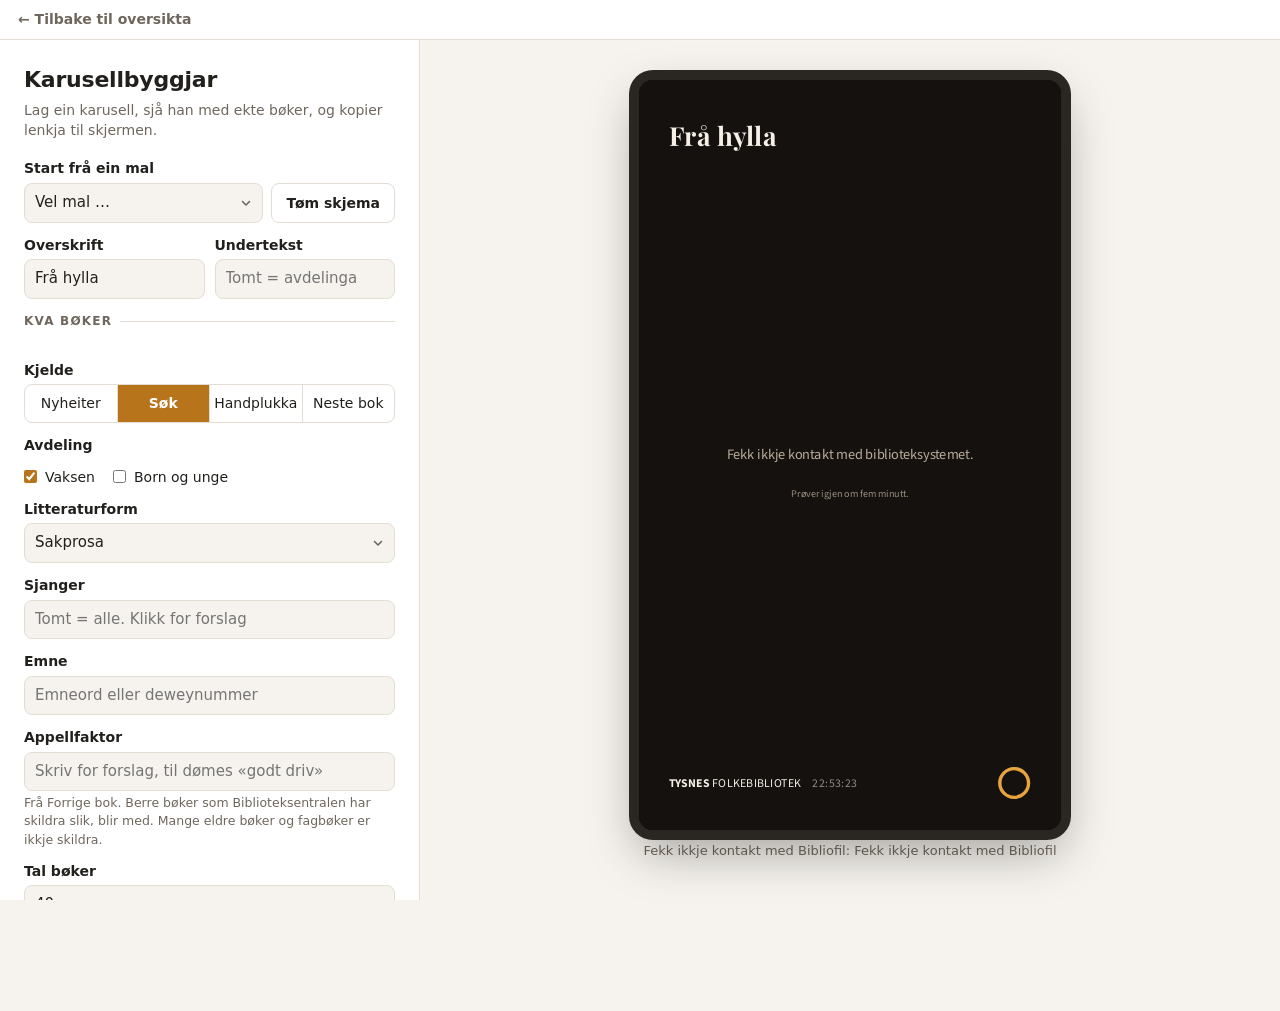
==== commit b8fe69af: "Lita klokke i botnen på karusellar, plakatar og video botnklokke.js set hh:mm:ss etter «Tysnes folke" ====
--- a/index.html
+++ b/index.html
@@ -469,6 +469,7 @@
 </style>
 <!-- Alle tema (fargar, CSS og pynt) ligg i tema.js -->
 <script src="tema.js"></script>
+<script src="botnklokke.js"></script>
 <!-- Skriftene (Google Fonts) ligg i skrifter.js, som plakatane òg brukar -->
 <script src="skrifter.js"></script>
 </head>
@@ -2701,7 +2702,7 @@
     const id = String(r.recordId).replace(/\D/g, "");
     if (!id || sett.has(id)) continue;
     sett.add(id);
-    ut.push({ id, tekst: bibnoTekst(it.teaser), tittel: w.title || "" });
+    ut.push({ id, tekst: bibnoTekst(it.teaser), tittel: w.title || "", år: Number(w.publicationYear) || 0 });
   }
   return { bøker: ut, digitale, utanfor, digitaleTitlar };
 }
@@ -2725,18 +2726,33 @@
 }
 
 // Eit innslag på lista utan kopling til katalogen (records tom), t.d. ei ny utgåve nettsida
-// ikkje har kopla enno. Vi søkjer på tittel (og forfattar) og godtek berre ei utgåve med
-// same utgjevingsår, så det ikkje blir feil utgåve. Er boka alt med på lista, blir ho ikkje teken med to gonger.
+// ikkje har kopla enno, eller året då verket først kom ut (Hobbiten 1937). Vi søkjer i
+// avdelingane våre og godtek ei utgåve der tittelen og forfattaren stemmer. Ei utgåve med
+// same utgjevingsår blir føretrekt. Utan forfattar må året stemme. Er boka alt med på
+// lista, blir ho ikkje teken med to gonger.
+const normTekst = t => String(t || "").toLowerCase().replace(/[^\p{L}\p{N}]+/gu, " ").trim();
+const hovudtittel = t => String(t || "").split(/\s*[:;,]\s*|\s+[–-]\s+/)[0].trim();   // «Hobbiten, eller Fram …» → «Hobbiten»
 async function finnUtanKopling(u, avdar, alt) {
-  if (!(u.år > 0)) return null;
-  const tittel = String(u.tittel || "").split(" : ")[0].trim();
+  const tittel = hovudtittel(u.tittel);
   if (!tittel) return null;
-  const etternamn = String(u.forfattar || "").split(",")[0].trim().split(/\s+/).pop() || "";
-  const årstal = p => Number((((p && p.sru_recordData) || {}).bsdc_date || "").match(/\d{4}/)?.[0] || 0);
+  const etternamn = normTekst(String(u.forfattar || "").split(",")[0]).split(" ").pop() || "";
+  if (!etternamn && !(u.år > 0)) return null;
+  const år = p => Number((((p && p.sru_recordData) || {}).bsdc_date || "").match(/\d{4}/)?.[0] || 0);
+  const nt = normTekst(tittel);
+  const passar = p => {
+    const d = (p && p.sru_recordData) || {};
+    if (alt.includes(String(p.id))) return false;
+    if (!(" " + normTekst(d.bsdc_title) + " ").includes(" " + nt + " ")) return false;
+    if (etternamn) return (" " + normTekst(JSON.stringify(d.bsdc_creator || "")) + " ").includes(" " + etternamn + " ");
+    return år(p) === u.år;
+  };
   try {
-    for (const tekst of etternamn ? [tittel + " " + etternamn, tittel] : [tittel]) {
-      const treff = (await søkTitlar(tekst, avdar)).filter(p => årstal(p) === u.år && !alt.includes(String(p.id)));
-      if (treff.length) { postCache.set(String(treff[0].id), treff[0]); return String(treff[0].id); }
+    for (const tekst of etternamn ? [nt + " " + etternamn, nt] : [nt]) {
+      const treff = (await søkTitlar(tekst, avdar)).filter(passar);
+      if (!treff.length) continue;
+      const p = treff.find(p => u.år > 0 && år(p) === u.år) || treff[0];
+      postCache.set(String(p.id), p);
+      return String(p.id);
     }
   } catch (e) {}
   return null;
@@ -2754,11 +2770,15 @@
     idar = l.bøker.map(b => b.id);
     tekstar = new Map(l.bøker.map(b => [b.id, b.tekst]));
     // Innslag utan kopling: prøv å finne utgåva på tittel og utgjevingsår. Set dei inn der dei stod på lista.
+    // Står same tittel med same år alt på lista (med kopling), er innslaget ein dublett og blir hoppa over.
+    // (Odysseen -800 to gonger er dublett; Odysseen 2025 er ei anna utgåve og skal med.)
+    const dublettNøkkel = b => normTekst(hovudtittel(b.tittel)) + "|" + (Number(b.år) || 0);
+    const påLista = new Set(l.bøker.map(dublettNøkkel));
     for (const u of [...(l.utanfor || [])].reverse()) {
+      if (typeof u === "object" && påLista.has(dublettNøkkel(u))) { utelat(`same tittel er alt med på lista («${u.tittel}»)`); continue; }
       const id = typeof u === "object" ? await finnUtanKopling(u, avdar, idar) : null;
       if (id) { idar.splice(u.pos, 0, id); if (u.tekst) tekstar.set(id, u.tekst); }
-      else if (typeof u === "object" && !(u.år > 0)) utelat(`utan kopling til katalogen og utan utgjevingsår («${u.tittel}»)`);
-      else utelat(`ikkje i samlinga («${typeof u === "object" ? u.tittel : u}», fann ikkje utgåva i katalogen)`);
+      else utelat(`ikkje i samlinga («${typeof u === "object" ? u.tittel : u}», fann inga utgåve med same tittel og forfattar)`);
     }
     meld(0, idar.length);
     const funne = new Map((await hentPostar(idar)).map(p => [String(p.id), p]));
@@ -3927,6 +3947,10 @@
     }
   }
   function velListe(id) {
+    // Overskrifta blir namnet på lista, med mindre ein har skrive ei eiga
+    const felt = skjema.elements.tittel, forrige = (listemeny.find(x => x.id === $("liste").value) || {}).tittel;
+    const ny = (listemeny.find(x => x.id === id) || {}).tittel;
+    if (ny && (!felt.value.trim() || felt.value === STANDARD.tittel || felt.value === forrige)) felt.value = ny;
     $("liste").value = sistListe = id;
     teiknListemeny();
     oppdater(false);
@@ -3954,7 +3978,7 @@
     if (l.bøker === 0) st.textContent = l.digitale ? "Lista har berre digitalt innhald (til dømes filmar), så karusellen blir tom. Vel ei anna liste."
       : "Ingen av bøkene på lista finst i samlinga, så karusellen blir tom. Vel ei anna liste.";
     else st.textContent = [l.bøker != null ? `${l.bøker} ${l.bøker === 1 ? "bok" : "bøker"} frå samlinga` : "", l.digitale ? `${l.digitale === 1 ? "1 digital tittel" : l.digitale + " digitale titlar"} blir hoppa over` + ((l.digitaleTitlar || []).length ? ` (${l.digitaleTitlar.map(t => "«" + t + "»").join(", ")})` : " (filmar o.l.)") : "",
-      (l.utanfor || []).length ? `${l.utanfor.length} utan kopling til katalogen (${l.utanfor.map(u => "«" + (u.tittel || u) + (u.år ? " " + u.år : "") + "»").join(", ")}) – karusellen prøver å finne dei på tittel og år` : ""].filter(Boolean).join(", ") + ". ";
+      (l.utanfor || []).length ? `${l.utanfor.length} utan kopling til katalogen (${l.utanfor.map(u => "«" + (u.tittel || u) + (u.år ? " " + u.år : "") + "»").join(", ")}) – karusellen prøver å finne ei utgåve med same tittel og forfattar` : ""].filter(Boolean).join(", ") + ". ";
     if (l.url) {
       const a = Object.assign(document.createElement("a"), { href: l.url, target: "_blank", rel: "noopener", textContent: "Sjå lista på nettsida" });
       st.append(a);
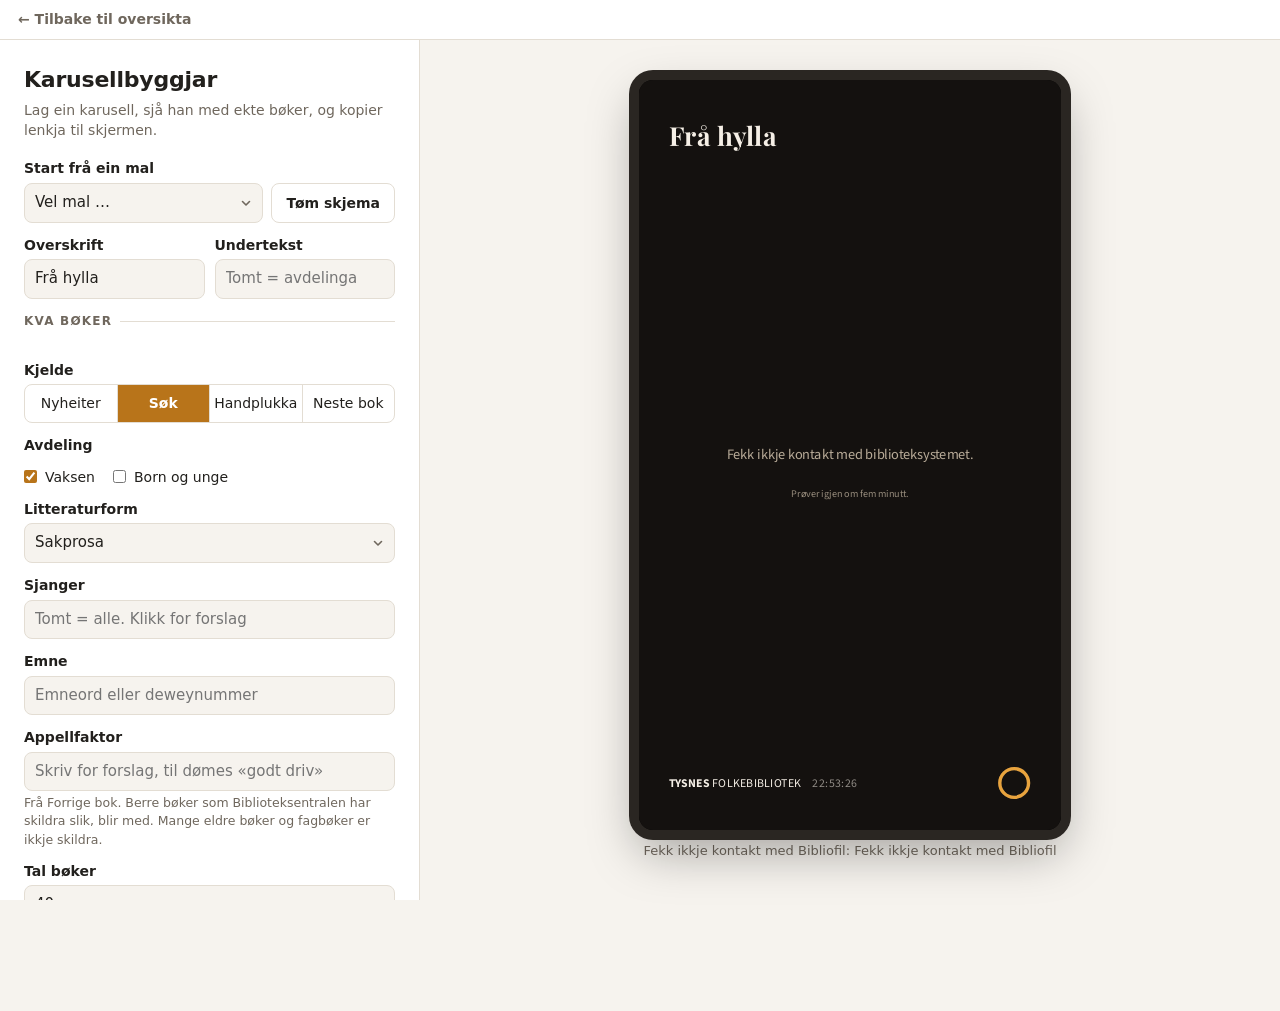
==== commit e998dcaa: "Omslag: prøv på nytt når hentinga heng (60 s), og etter 1 min ved feil Eit bilete har inga tidsgrens" ====
--- a/index.html
+++ b/index.html
@@ -1378,14 +1378,26 @@
   // med ein gong, og karusellen viser berre bøker der omslaget er ferdig.
   const bilete = new Map();   // adresse → "lastar" | "ok" | "feil"
   const forhold = new Map();  // adresse → breidd/høgd på omslaget (til julekalenderen)
-  const PRØV_IGJEN_MIN = 2;
+  const PRØV_IGJEN_MIN = 1;
+  // Eit bilete har inga tidsgrense i nettlesaren. Heng hentinga (t.d. når
+  // wifi-en fell ut midt i), ville omslaget stått som «lastar» til skjermen
+  // starta på nytt. Etter GI_OPP_SEK prøver vi difor på nytt.
+  const GI_OPP_SEK = 60;
+  const forsøk = new Map();   // adresse → det siste Image-objektet vi prøvde med
 
   function forlast(url) {
-    if (!url || bilete.has(url)) return;
+    if (!url) return;
+    const st = bilete.get(url);
+    if (st === "ok" || st === "feil") return;
+    if (st === "lastar" && Date.now() - (lastarSidan.get(url) || 0) < GI_OPP_SEK * 1000) return;
     bilete.set(url, "lastar"); lastarSidan.set(url, Date.now());
     const img = new Image();
+    forsøk.set(url, img);
     img.onload = () => { bilete.set(url, "ok"); if (img.naturalHeight) forhold.set(url, img.naturalWidth / img.naturalHeight); if (ventarPåBilete) { ventarPåBilete = false; clearTimeout(tidtakar); tidtakar = null; fortset(); } };
-    img.onerror = () => { bilete.set(url, "feil"); setTimeout(() => bilete.delete(url), PRØV_IGJEN_MIN * 60000); };
+    img.onerror = () => {
+      if (forsøk.get(url) !== img || bilete.get(url) === "ok") return;   // eit nyare forsøk har teke over
+      bilete.set(url, "feil"); setTimeout(() => bilete.delete(url), PRØV_IGJEN_MIN * 60000);
+    };
     img.src = url;
   }
 
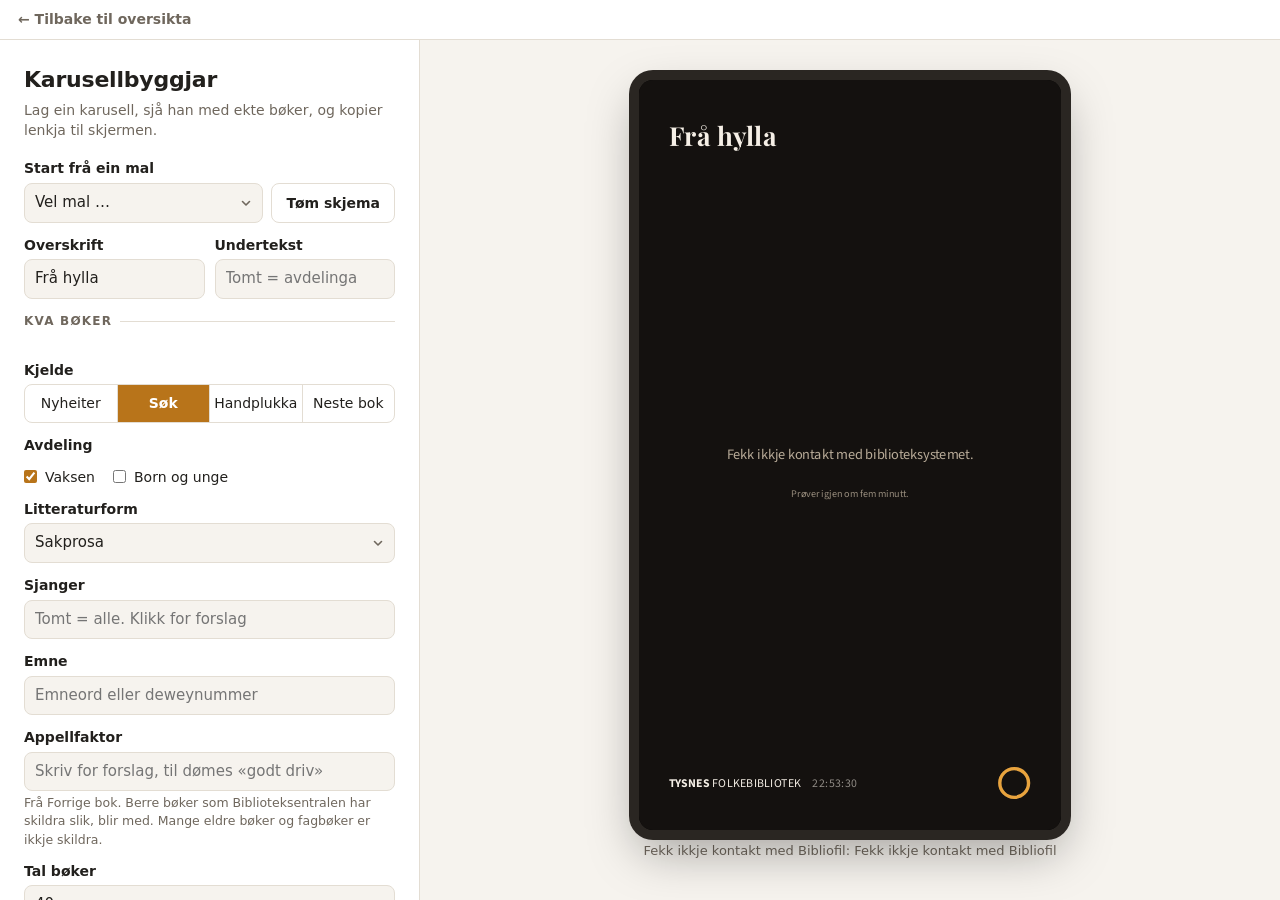
==== commit 6c763bd0: "Byggjaren: heile sida rulla ikkje lenger og kutta panelet nedst Dei skjulte radioknappane i segmentv" ====
--- a/index.html
+++ b/index.html
@@ -314,7 +314,7 @@
   /* ================================================================== */
   body.byggjar { background: var(--b-bg); color: var(--b-tekst); font-size: 15px; line-height: 1.45; }
   .b-ramme { display: grid; grid-template-columns: minmax(320px, 420px) 1fr; height: 100vh; }
-  .b-skjema { overflow-y: auto; padding: 24px 24px 40px; border-right: 1px solid var(--b-strek); background: var(--b-flate); }
+  .b-skjema { position: relative; overflow-y: auto; padding: 24px 24px 40px; border-right: 1px solid var(--b-strek); background: var(--b-flate); }
   .b-skjema h1 { font-size: 22px; font-weight: 700; letter-spacing: -.01em; }
   .b-skjema .ingress { color: var(--b-dempa); margin: 4px 0 18px; font-size: 14px; }
 
@@ -421,7 +421,7 @@
   .temaalternativ[aria-checked="true"] { background: color-mix(in srgb, var(--b-aksent) 16%, transparent); }
   .temaalternativ .temadato { color: var(--b-dempa); font-size: 12.5px; white-space: nowrap; overflow: hidden; text-overflow: ellipsis; }
   .temaalternativ .hake { margin-left: auto; color: var(--b-aksent); }
-  .segment { display: flex; border: 1px solid var(--b-strek); border-radius: 8px; overflow: hidden; }
+  .segment { position: relative; display: flex; border: 1px solid var(--b-strek); border-radius: 8px; overflow: hidden; }
   .segment label { flex: 1; text-align: center; padding: 8px 4px; white-space: nowrap; font-size: 14px; cursor: pointer; border-right: 1px solid var(--b-strek); }
   .segment label:last-child { border-right: 0; }
   .segment input { position: absolute; opacity: 0; pointer-events: none; }
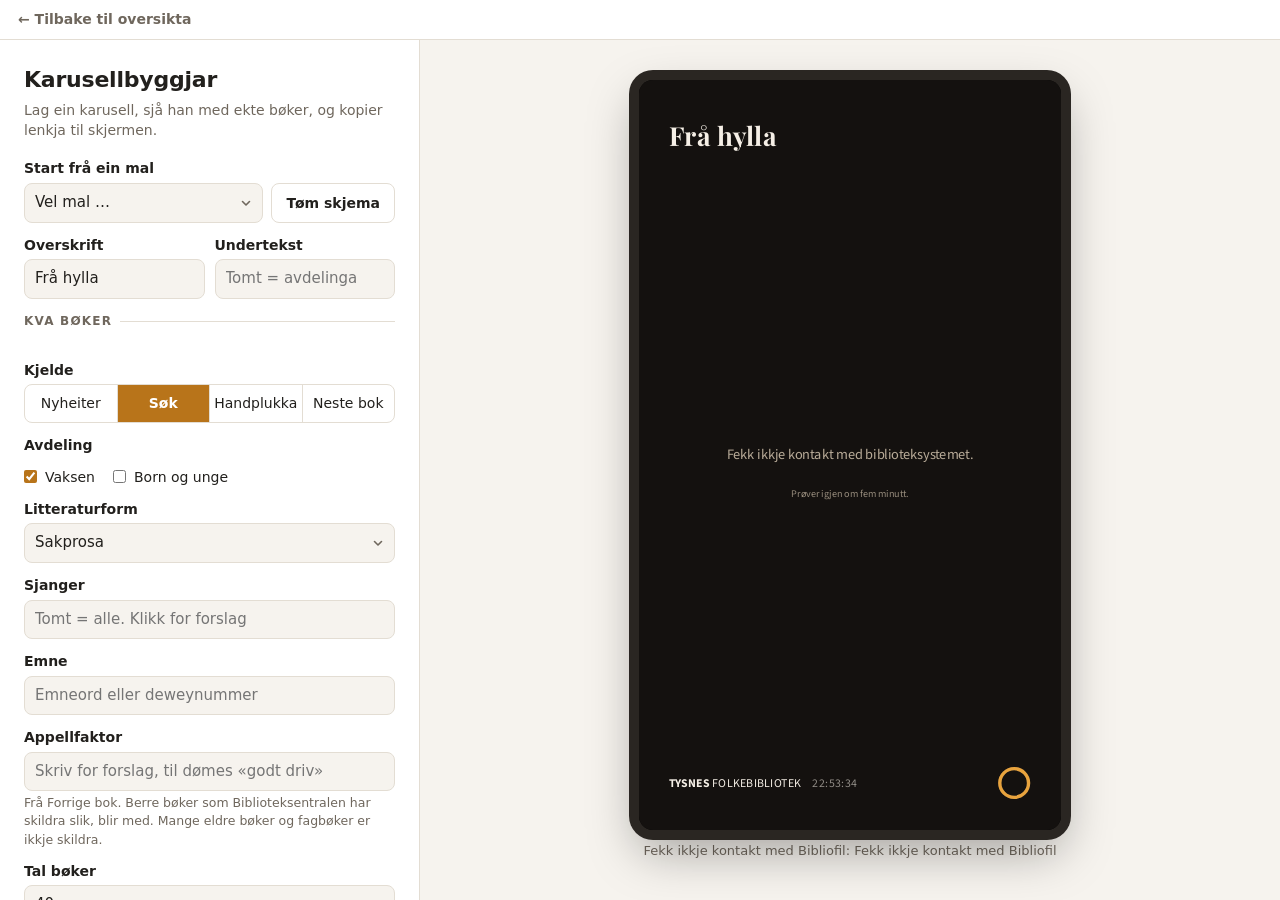
==== commit 96d3e87b: "Byggjaren: ingen vassrett rulling i skjemaet Kolonnane i .rad (1fr 1fr) kunne ikkje krympe under inn" ====
--- a/index.html
+++ b/index.html
@@ -335,7 +335,7 @@
   .hjelpknapp > summary:hover, .hjelpknapp[open] > summary { color: var(--b-aksent); border-color: var(--b-aksent); }
   .hjelpknapp > .hjelp { margin-top: 4px; }
   input[type=text], textarea, input[type=search], input[type=number], select {
-    width: 100%; font: inherit; padding: 8px 10px; border-radius: 8px;
+    width: 100%; min-width: 0; font: inherit; padding: 8px 10px; border-radius: 8px;
     border: 1px solid var(--b-strek); background: var(--b-bg); color: var(--b-tekst);
   }
   /* Eiga pil på nedtrekkslistene, så ho ser lik ut i alle nettlesarar */
@@ -346,7 +346,7 @@
   .felt:has(> input:disabled, > select:disabled) > label:not(.val) { opacity: .5; }
   .val:has(> input:disabled) { opacity: .5; }
   input:focus-visible, select:focus-visible, button:focus-visible { outline: 2px solid var(--b-fokus); outline-offset: 1px; }
-  .rad { display: grid; grid-template-columns: 1fr 1fr; gap: 10px; }
+  .rad { display: grid; grid-template-columns: repeat(2, minmax(0, 1fr)); gap: 10px; }
   .malrad { display: flex; gap: 8px; align-items: stretch; }
   .malrad input { flex: 1; min-width: 0; }
   /* Søkjefelt med eige ✕ som tømmer det (Firefox har ikkje noko innebygd) */
@@ -422,7 +422,7 @@
   .temaalternativ .temadato { color: var(--b-dempa); font-size: 12.5px; white-space: nowrap; overflow: hidden; text-overflow: ellipsis; }
   .temaalternativ .hake { margin-left: auto; color: var(--b-aksent); }
   .segment { position: relative; display: flex; border: 1px solid var(--b-strek); border-radius: 8px; overflow: hidden; }
-  .segment label { flex: 1; text-align: center; padding: 8px 4px; white-space: nowrap; font-size: 14px; cursor: pointer; border-right: 1px solid var(--b-strek); }
+  .segment label { flex: 1; min-width: 0; overflow: hidden; text-overflow: ellipsis; text-align: center; padding: 8px 4px; white-space: nowrap; font-size: 14px; cursor: pointer; border-right: 1px solid var(--b-strek); }
   .segment label:last-child { border-right: 0; }
   .segment input { position: absolute; opacity: 0; pointer-events: none; }
   .segment label:has(input:checked) { background: var(--b-aksent); color: var(--b-aksent-tekst); font-weight: 600; }
